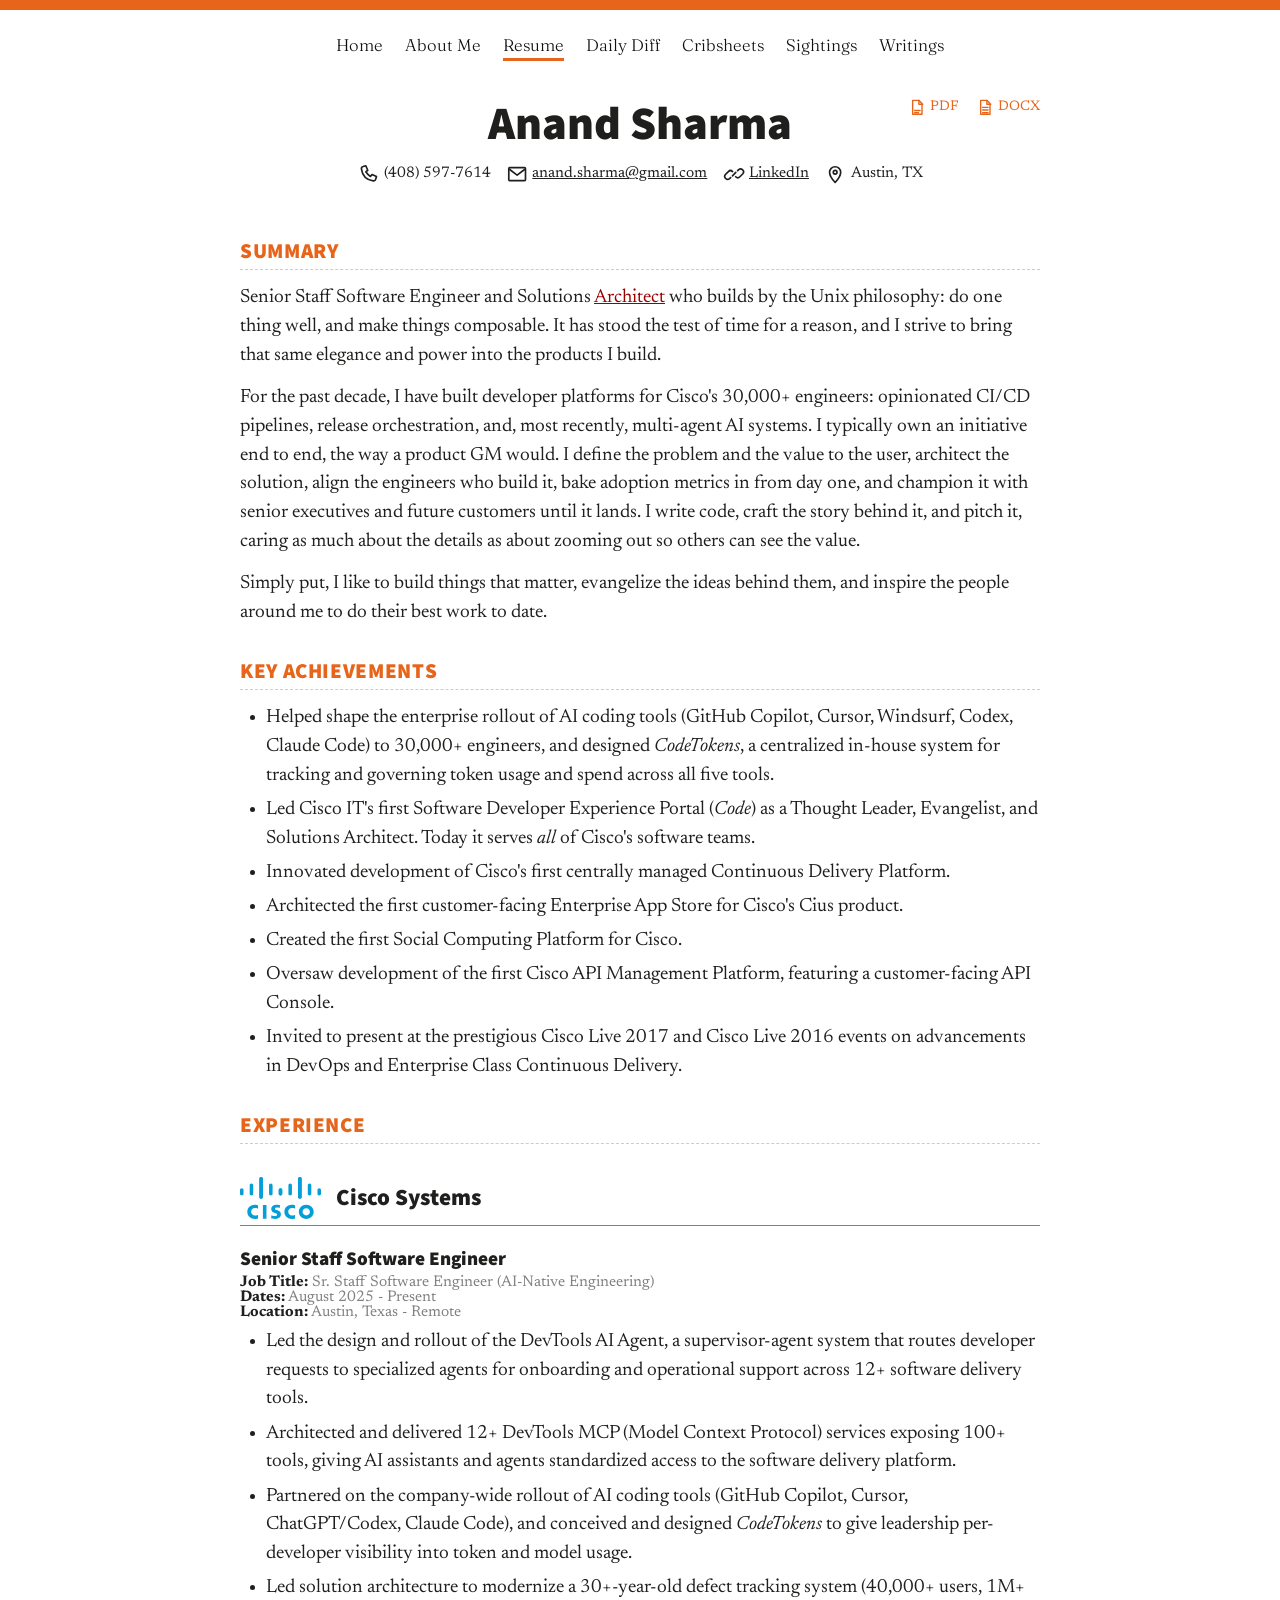
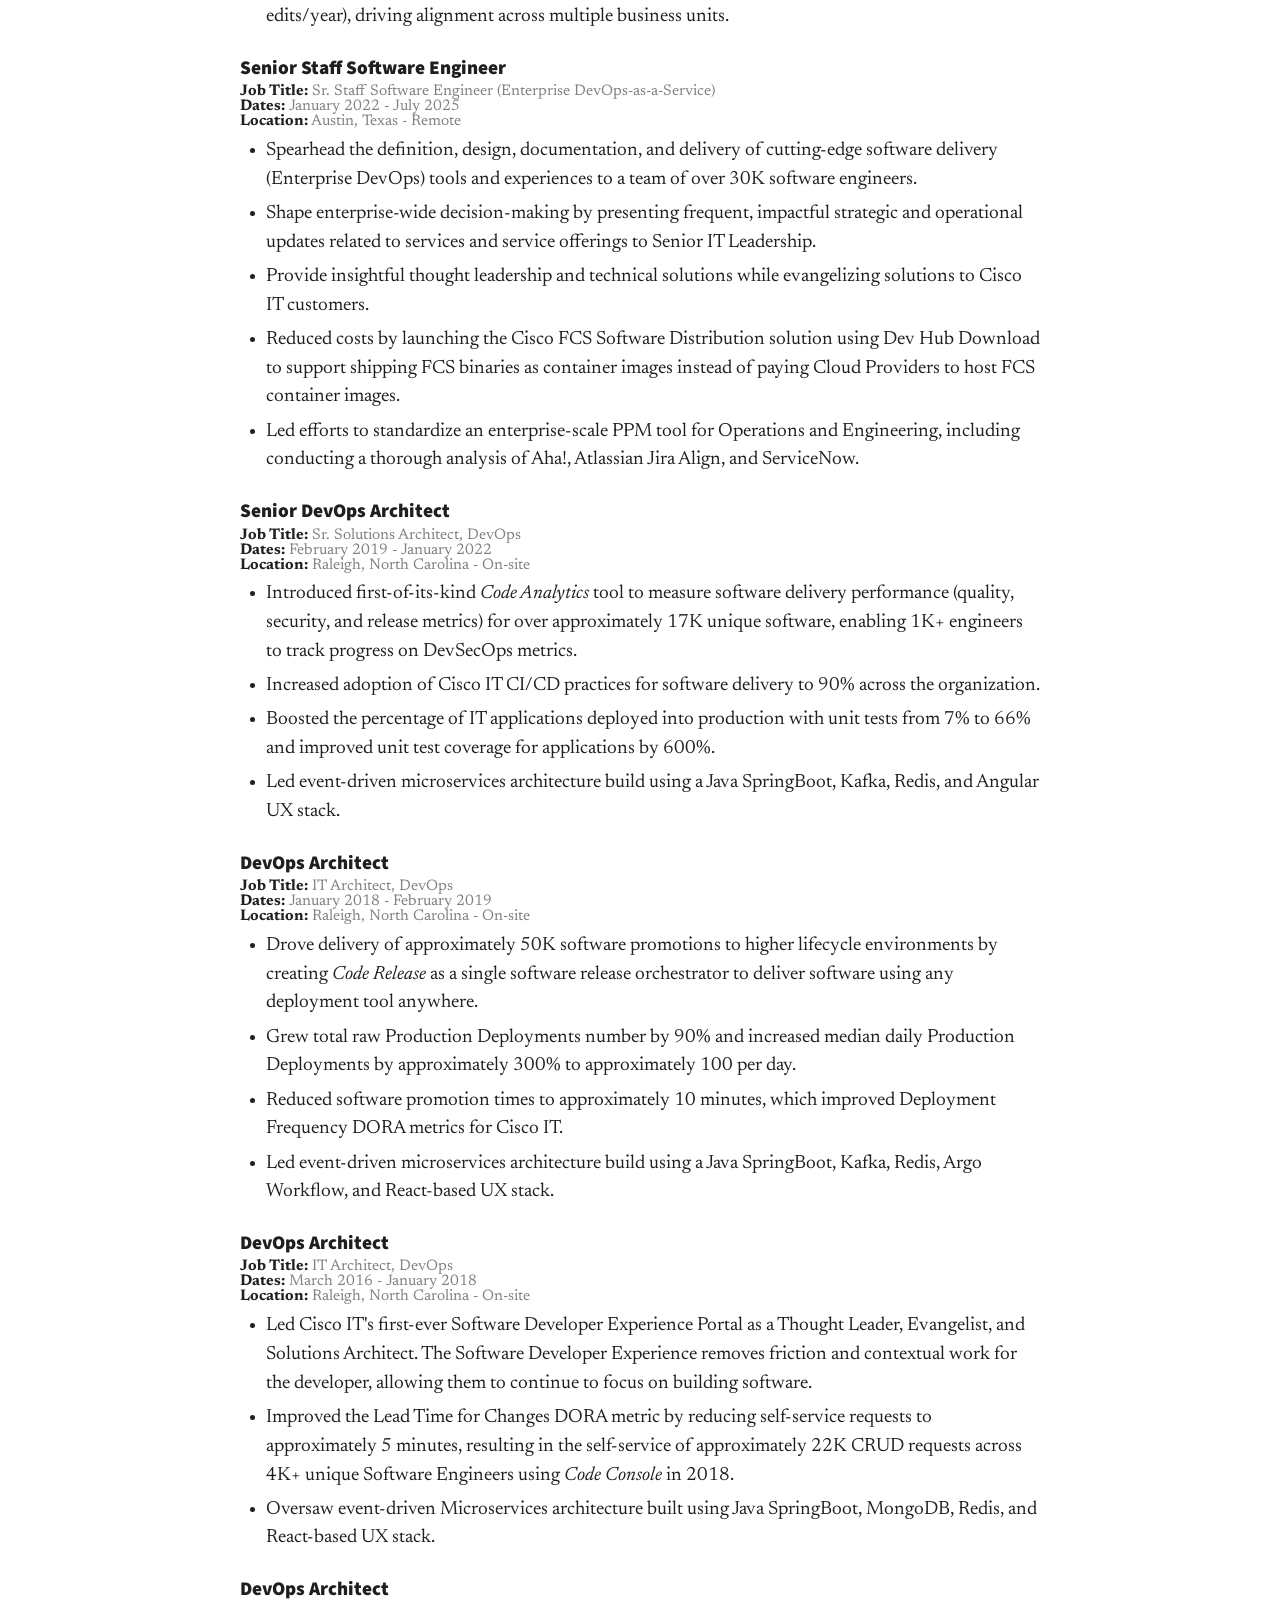
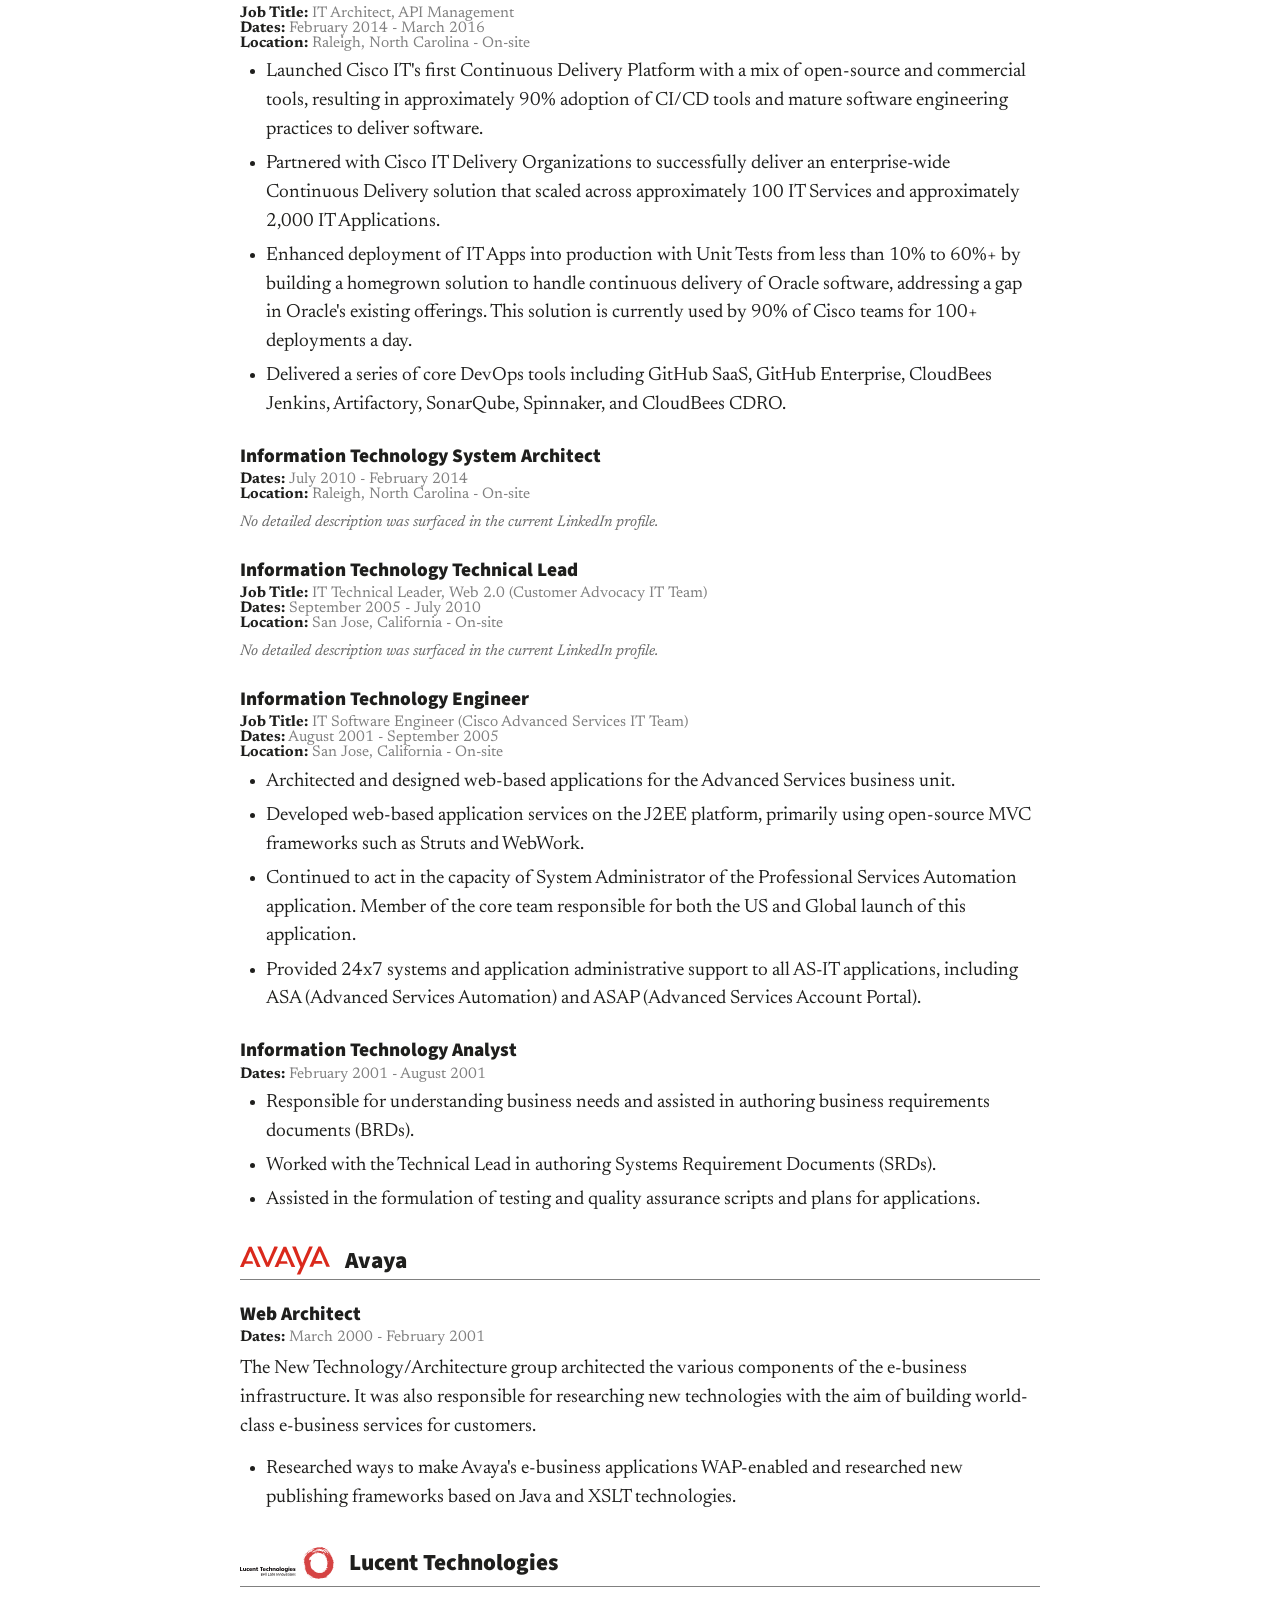
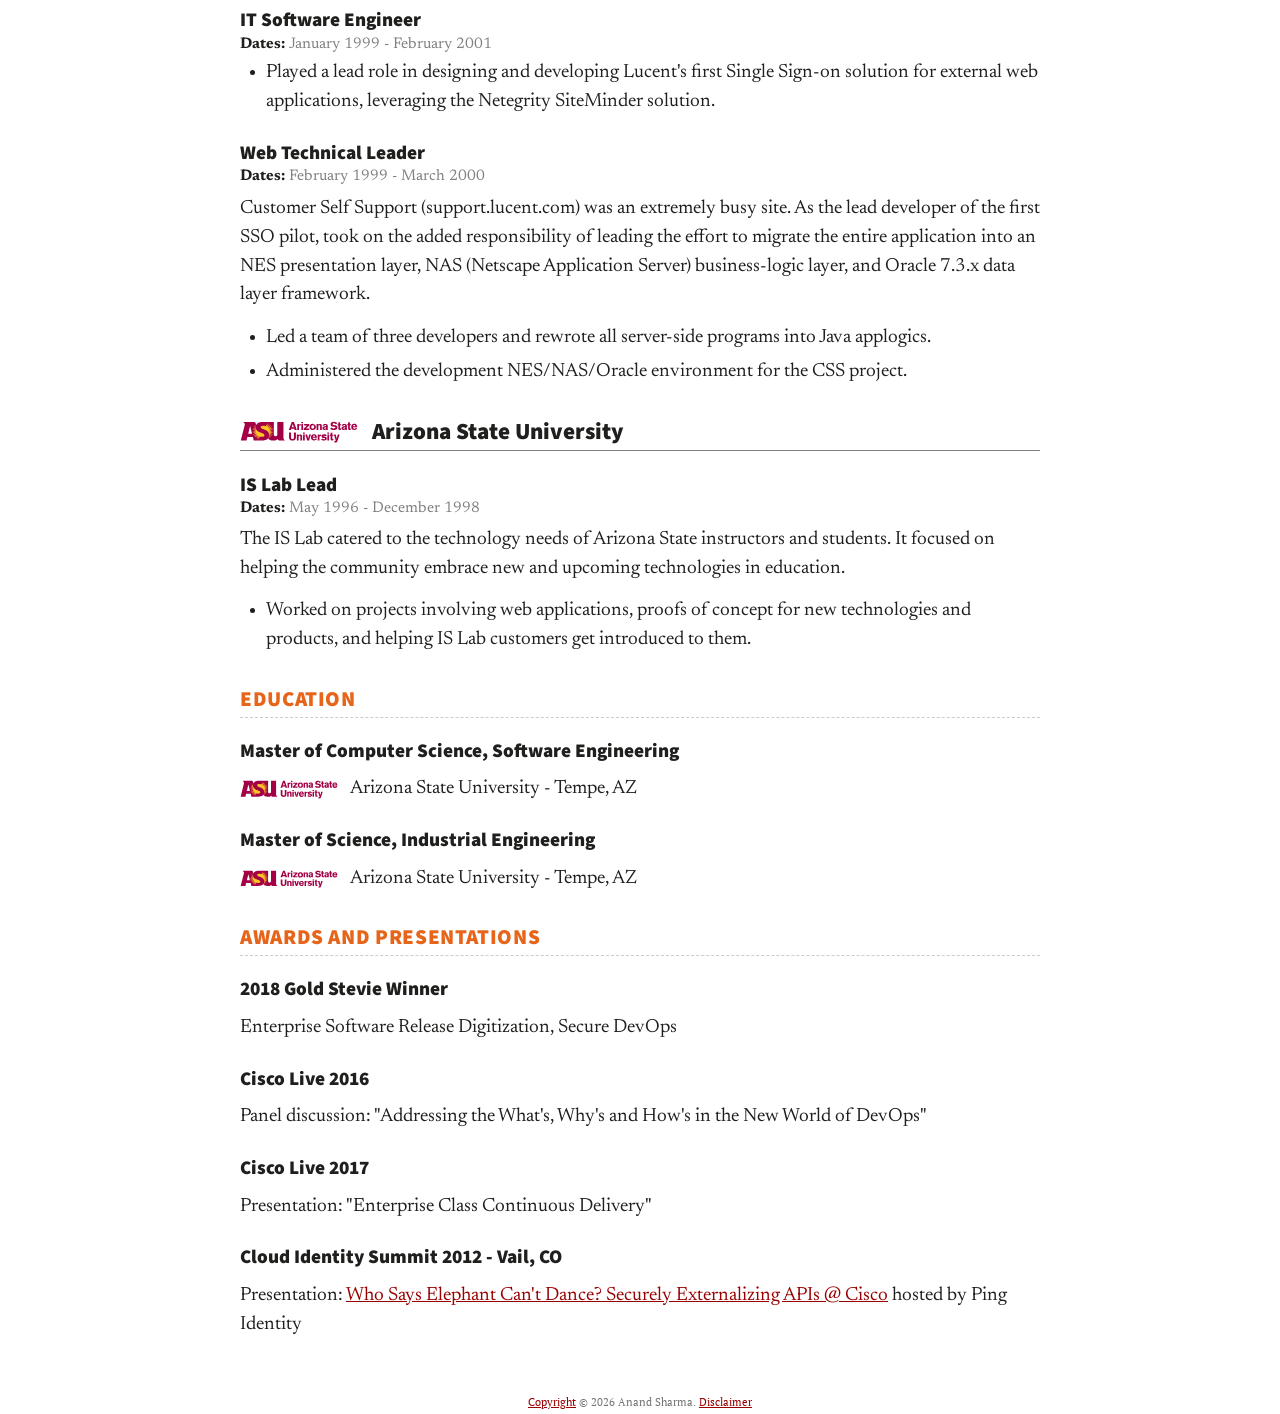
==== index.html @ 770afbb3 "Add Sightings to the site nav Sightings (sightings.indrayam.com) joins the shared nav after Cribshee" ====
<!DOCTYPE html>
<html lang="en">

<head>
    <meta charset="utf-8">
    <meta name="viewport" content="width=device-width, initial-scale=1">
    <title>Anand Sharma's Resume</title>
    <meta name="description"
        content="Anand Sharma's resume: software architect, developer platform builder, and DevOps leader.">
        <link rel="canonical" href="https://resume.indrayam.com/">
        <meta property="og:type" content="website">
        <meta property="og:title" content="Anand Sharma&#x27;s Resume">
        <meta property="og:description" content="Anand Sharma&#x27;s resume: software architect, developer platform builder, and DevOps leader.">
        <meta property="og:url" content="https://resume.indrayam.com/">
        <meta property="og:site_name" content="Anand Sharma&#x27;s Resume">
        <meta property="og:image" content="https://resume.indrayam.com/images/og-resume.png">
        <meta property="og:image:alt" content="Anand Sharma&#x27;s Resume">
        <meta name="twitter:card" content="summary_large_image">
        <meta name="twitter:title" content="Anand Sharma&#x27;s Resume">
        <meta name="twitter:description" content="Anand Sharma&#x27;s resume: software architect, developer platform builder, and DevOps leader.">
        <meta name="twitter:image" content="https://resume.indrayam.com/images/og-resume.png">
    <meta name="content-source" content="./references/resume.md">
    <link rel="icon" href="/favicon.ico" sizes="any">
    <link rel="apple-touch-icon" href="/apple-touch-icon.png">
    <link rel="preconnect" href="https://fonts.googleapis.com">
    <link rel="preconnect" href="https://fonts.gstatic.com" crossorigin>
    <link rel="stylesheet" href="https://fonts.googleapis.com/css2?family=Fraunces:opsz,wght@9..144,300&amp;family=Lora:wght@400;700;900&amp;family=Newsreader:opsz,wght@6..72,400;6..72,700;6..72,900&amp;family=PT+Serif:wght@400;700&amp;family=Source+Sans+Pro:wght@400;700;900&amp;display=swap">
    <link rel="stylesheet" href="./style.css">
</head>

<body class="resume-site">
    <header class="site-header">
      <nav class="site-nav" aria-label="Site navigation">
        <ul>
          <li><a href="https://indrayam.com/">Home</a></li>
          <li><a href="https://blog.indrayam.com/aboutme.html">About Me</a></li>
          <li><a href="https://resume.indrayam.com/" aria-current="page">Resume</a></li>
          <li><a href="https://dailydiff.indrayam.com/">Daily Diff</a></li>
          <li><a href="https://cribsheets.indrayam.com/">Cribsheets</a></li>
          <li><a href="https://sightings.indrayam.com/">Sightings</a></li>
          <li><a href="https://blog.indrayam.com/">Writings</a></li>
        </ul>
      </nav>
    </header>

    <main class="post resume-page">
        <!-- Resume content is maintained in references/resume.md. -->
        <header class="resume-identity">
            <div class="resume-actions">
                <a class="resume-download" href="./output/pdf/anand-sharma-resume.pdf" target="_blank"
                    rel="noopener" aria-label="Open resume as PDF">
                    <svg class="resume-download-icon" xmlns="http://www.w3.org/2000/svg" viewBox="0 0 24 24" fill="none"
                        stroke="currentColor" stroke-width="1.8" stroke-linecap="round" stroke-linejoin="round"
                        aria-hidden="true">
                        <path d="M6 3h8l4 4v14H6z"></path>
                        <path d="M14 3v5h5"></path>
                        <path d="M8.5 16h7"></path>
                        <path d="M8.5 19h5"></path>
                    </svg>
                    <span>PDF</span>
                </a>
                <a class="resume-download" href="./output/docx/anand-sharma-resume.docx" download
                    aria-label="Download resume as a Word document (DOCX)">
                    <svg class="resume-download-icon" xmlns="http://www.w3.org/2000/svg" viewBox="0 0 24 24" fill="none"
                        stroke="currentColor" stroke-width="1.8" stroke-linecap="round" stroke-linejoin="round"
                        aria-hidden="true">
                        <path d="M6 3h8l4 4v14H6z"></path>
                        <path d="M14 3v5h5"></path>
                        <path d="M8.5 12h7"></path>
                        <path d="M8.5 15.5h7"></path>
                        <path d="M8.5 19h7"></path>
                    </svg>
                    <span>DOCX</span>
                </a>
            </div>
            <h1>Anand Sharma</h1>
            <div class="resume-contact" aria-label="Contact information">
                <span class="resume-contact-item">
                    <svg class="resume-contact-icon" viewBox="0 0 24 24" aria-hidden="true">
                        <path
                            d="M6.6 3.8 9.5 3l2.1 4.8-2.1 1.7a16.6 16.6 0 0 0 5 5l1.7-2.1 4.8 2.1-.8 2.9c-.3 1.2-1.5 2-2.7 1.8C10.4 18.2 5.8 13.6 4.8 6.5 4.6 5.3 5.4 4.1 6.6 3.8Z">
                        </path>
                    </svg>
                    <span>(408) 597-7614</span>
                </span>
                <a href="mailto:anand.sharma@gmail.com">
                    <svg class="resume-contact-icon" viewBox="0 0 24 24" aria-hidden="true">
                        <rect x="3" y="5" width="18" height="14" rx="1"></rect>
                        <path d="m4 7 8 6 8-6"></path>
                    </svg>
                    <span>anand.sharma@gmail.com</span>
                </a>
                <a href="https://www.linkedin.com/in/indrayam/">
                    <svg class="resume-contact-icon" viewBox="0 0 24 24" aria-hidden="true">
                        <path d="M10.2 13.8 13.8 10.2"></path>
                        <path d="m8.2 15.8-1.1 1.1a3.2 3.2 0 0 1-4.5-4.5l3.2-3.2a3.2 3.2 0 0 1 4.5 0"></path>
                        <path d="m15.8 8.2 1.1-1.1a3.2 3.2 0 0 1 4.5 4.5l-3.2 3.2a3.2 3.2 0 0 1-4.5 0"></path>
                    </svg>
                    <span>LinkedIn</span>
                </a>
                <span class="resume-contact-item">
                    <svg class="resume-contact-icon" viewBox="0 0 24 24" aria-hidden="true">
                        <path d="M12 21s6-6.3 6-11a6 6 0 1 0-12 0c0 4.7 6 11 6 11Z"></path>
                        <circle cx="12" cy="10" r="2"></circle>
                    </svg>
                    <span>Austin, TX</span>
                </span>
            </div>
        </header>

        <h2>Summary</h2>

        <p>Senior Staff Software Engineer and Solutions <a href="/architect.html">Architect</a> who builds by the Unix
            philosophy: do one thing well, and make things composable. It has stood the test of time for a reason, and
            I strive to bring that same elegance and power into the products I build.</p>
        <p>For the past decade, I have built developer platforms for Cisco's 30,000+ engineers: opinionated CI/CD
            pipelines, release orchestration, and, most recently, multi-agent AI systems. I typically own an initiative
            end to end, the way a product GM would. I define the problem and the value to the user, architect the
            solution, align the engineers who build it, bake adoption metrics in from day one, and champion it with
            senior executives and future customers until it lands. I write code, craft the story behind it, and pitch
            it, caring as much about the details as about zooming out so others can see the value.</p>
        <p>Simply put, I like to build things that matter, evangelize the ideas behind them, and inspire the people
            around me to do their best work to date.</p>

        <h2>Key Achievements</h2>
        <ul>
            <li>Helped shape the enterprise rollout of AI coding tools (GitHub Copilot, Cursor, Windsurf, Codex, Claude
                Code) to 30,000+ engineers, and designed <em>CodeTokens</em>, a centralized in-house system for tracking and
                governing token usage and spend across all five tools.</li>
            <li>Led Cisco IT's first Software Developer Experience Portal (<em>Code</em>) as a Thought Leader,
                Evangelist, and Solutions Architect. Today it serves <em>all</em> of Cisco's software teams.</li>
            <li>Innovated development of Cisco's first centrally managed Continuous Delivery Platform.</li>
            <li>Architected the first customer-facing Enterprise App Store for Cisco's Cius product.</li>
            <li>Created the first Social Computing Platform for Cisco.</li>
            <li>Oversaw development of the first Cisco API Management Platform, featuring a customer-facing API Console.
            </li>
            <li>Invited to present at the prestigious Cisco Live 2017 and Cisco Live 2016 events on advancements in
                DevOps and Enterprise Class Continuous Delivery.</li>
        </ul>

        <h2>Experience</h2>

        <h3 class="resume-employer">
            <span class="resume-brand-logo resume-brand-cisco" aria-hidden="true"><img src="./images/cisco.svg"
                    alt="" loading="lazy" decoding="async"></span>
            <span>Cisco Systems</span>
        </h3>

        <section class="resume-role">
            <h4>Senior Staff Software Engineer</h4>
            <p class="resume-meta"><strong>Job Title:</strong> Sr. Staff Software Engineer (AI-Native
                Engineering)<br><strong>Dates:</strong> August 2025 - Present<br><strong>Location:</strong>
                Austin, Texas - Remote</p>
            <ul>
                <li>Led the design and rollout of the DevTools AI Agent, a supervisor-agent system that routes developer
                    requests to specialized agents for onboarding and operational support across 12+ software delivery
                    tools.</li>
                <li>Architected and delivered 12+ DevTools MCP (Model Context Protocol) services exposing 100+ tools,
                    giving AI assistants and agents standardized access to the software delivery platform.</li>
                <li>Partnered on the company-wide rollout of AI coding tools (GitHub Copilot, Cursor, ChatGPT/Codex,
                    Claude Code), and conceived and designed <em>CodeTokens</em> to give leadership per-developer visibility into
                    token and model usage.</li>
                <li>Led solution architecture to modernize a 30+-year-old defect tracking system (40,000+ users, 1M+
                    edits/year), driving alignment across multiple business units.</li>
            </ul>
        </section>

        <section class="resume-role">
            <h4>Senior Staff Software Engineer</h4>
            <p class="resume-meta"><strong>Job Title:</strong> Sr. Staff Software Engineer (Enterprise
                DevOps-as-a-Service)<br><strong>Dates:</strong> January 2022 - July 2025<br><strong>Location:</strong>
                Austin, Texas - Remote</p>
            <ul>
                <li>Spearhead the definition, design, documentation, and delivery of cutting-edge software delivery
                    (Enterprise DevOps) tools and experiences to a team of over 30K software engineers.</li>
                <li>Shape enterprise-wide decision-making by presenting frequent, impactful strategic and operational
                    updates related to services and service offerings to Senior IT Leadership.</li>
                <li>Provide insightful thought leadership and technical solutions while evangelizing solutions to Cisco
                    IT customers.</li>
                <li>Reduced costs by launching the Cisco FCS Software Distribution solution using Dev Hub Download to
                    support shipping FCS binaries as container images instead of paying Cloud Providers to host FCS
                    container images.</li>
                <li>Led efforts to standardize an enterprise-scale PPM tool for Operations and Engineering, including
                    conducting a thorough analysis of Aha!, Atlassian Jira Align, and ServiceNow.</li>
            </ul>
        </section>

        <section class="resume-role">
            <h4>Senior DevOps Architect</h4>
            <p class="resume-meta"><strong>Job Title:</strong> Sr. Solutions Architect,
                DevOps<br><strong>Dates:</strong> February 2019 - January 2022<br><strong>Location:</strong> Raleigh,
                North Carolina - On-site</p>
            <ul>
                <li>Introduced first-of-its-kind <em>Code Analytics</em> tool to measure software delivery performance (quality,
                    security, and release metrics) for over approximately 17K unique software, enabling 1K+ engineers to
                    track progress on DevSecOps metrics.</li>
                <li>Increased adoption of Cisco IT CI/CD practices for software delivery to 90% across the organization.
                </li>
                <li>Boosted the percentage of IT applications deployed into production with unit tests from 7% to 66%
                    and improved unit test coverage for applications by 600%.</li>
                <li>Led event-driven microservices architecture build using a Java SpringBoot, Kafka, Redis, and Angular
                    UX stack.</li>
            </ul>
        </section>

        <section class="resume-role">
            <h4>DevOps Architect</h4>
            <p class="resume-meta"><strong>Job Title:</strong> IT Architect, DevOps<br><strong>Dates:</strong> January
                2018 - February 2019<br><strong>Location:</strong> Raleigh, North Carolina - On-site</p>
            <ul>
                <li>Drove delivery of approximately 50K software promotions to higher lifecycle environments by creating
                    <em>Code Release</em> as a single software release orchestrator to deliver software using any deployment tool
                    anywhere.</li>
                <li>Grew total raw Production Deployments number by 90% and increased median daily Production
                    Deployments by approximately 300% to approximately 100 per day.</li>
                <li>Reduced software promotion times to approximately 10 minutes, which improved Deployment Frequency
                    DORA metrics for Cisco IT.</li>
                <li>Led event-driven microservices architecture build using a Java SpringBoot, Kafka, Redis, Argo
                    Workflow, and React-based UX stack.</li>
            </ul>
        </section>

        <section class="resume-role">
            <h4>DevOps Architect</h4>
            <p class="resume-meta"><strong>Job Title:</strong> IT Architect, DevOps<br><strong>Dates:</strong> March
                2016 - January 2018<br><strong>Location:</strong> Raleigh, North Carolina - On-site</p>
            <ul>
                <li>Led Cisco IT's first-ever Software Developer Experience Portal as a Thought Leader, Evangelist, and
                    Solutions Architect. The Software Developer Experience removes friction and contextual work for the
                    developer, allowing them to continue to focus on building software.</li>
                <li>Improved the Lead Time for Changes DORA metric by reducing self-service requests to approximately 5
                    minutes, resulting in the self-service of approximately 22K CRUD requests across 4K+ unique Software
                    Engineers using <em>Code Console</em> in 2018.</li>
                <li>Oversaw event-driven Microservices architecture built using Java SpringBoot, MongoDB, Redis, and
                    React-based UX stack.</li>
            </ul>
        </section>

        <section class="resume-role">
            <h4>DevOps Architect</h4>
            <p class="resume-meta"><strong>Job Title:</strong> IT Architect, API Management<br><strong>Dates:</strong>
                February 2014 - March 2016<br><strong>Location:</strong> Raleigh, North Carolina - On-site</p>
            <ul>
                <li>Launched Cisco IT's first Continuous Delivery Platform with a mix of open-source and commercial
                    tools, resulting in approximately 90% adoption of CI/CD tools and mature software engineering
                    practices to deliver software.</li>
                <li>Partnered with Cisco IT Delivery Organizations to successfully deliver an enterprise-wide Continuous
                    Delivery solution that scaled across approximately 100 IT Services and approximately 2,000 IT
                    Applications.</li>
                <li>Enhanced deployment of IT Apps into production with Unit Tests from less than 10% to 60%+ by
                    building a homegrown solution to handle continuous delivery of Oracle software, addressing a gap in
                    Oracle's existing offerings. This solution is currently used by 90% of Cisco teams for 100+
                    deployments a day.</li>
                <li>Delivered a series of core DevOps tools including GitHub SaaS, GitHub Enterprise, CloudBees Jenkins,
                    Artifactory, SonarQube, Spinnaker, and CloudBees CDRO.</li>
            </ul>
        </section>

        <section class="resume-role">
            <h4>Information Technology System Architect</h4>
            <p class="resume-meta"><strong>Dates:</strong> July 2010 - February 2014<br><strong>Location:</strong>
                Raleigh, North Carolina - On-site</p>
            <p class="resume-note">No detailed description was surfaced in the current LinkedIn profile.</p>
        </section>

        <section class="resume-role">
            <h4>Information Technology Technical Lead</h4>
            <p class="resume-meta"><strong>Job Title:</strong> IT Technical Leader, Web 2.0 (Customer Advocacy IT
                Team)<br><strong>Dates:</strong> September 2005 - July 2010<br><strong>Location:</strong> San Jose,
                California - On-site</p>
            <p class="resume-note">No detailed description was surfaced in the current LinkedIn profile.</p>
        </section>

        <section class="resume-role">
            <h4>Information Technology Engineer</h4>
            <p class="resume-meta"><strong>Job Title:</strong> IT Software Engineer (Cisco Advanced Services IT
                Team)<br><strong>Dates:</strong> August 2001 - September 2005<br><strong>Location:</strong> San Jose,
                California - On-site</p>
            <ul>
                <li>Architected and designed web-based applications for the Advanced Services business unit.</li>
                <li>Developed web-based application services on the J2EE platform, primarily using open-source MVC
                    frameworks such as Struts and WebWork.</li>
                <li>Continued to act in the capacity of System Administrator of the Professional Services Automation
                    application. Member of the core team responsible for both the US and Global launch of this
                    application.</li>
                <li>Provided 24x7 systems and application administrative support to all AS-IT applications, including
                    ASA (Advanced Services Automation) and ASAP (Advanced Services Account Portal).</li>
            </ul>
        </section>

        <section class="resume-role">
            <h4>Information Technology Analyst</h4>
            <p class="resume-meta"><strong>Dates:</strong> February 2001 - August 2001</p>
            <ul>
                <li>Responsible for understanding business needs and assisted in authoring business requirements
                    documents (BRDs).</li>
                <li>Worked with the Technical Lead in authoring Systems Requirement Documents (SRDs).</li>
                <li>Assisted in the formulation of testing and quality assurance scripts and plans for applications.
                </li>
            </ul>
        </section>

        <h3 class="resume-employer">
            <span class="resume-brand-logo resume-brand-avaya" aria-hidden="true"><img src="./images/avaya.svg"
                    alt="" loading="lazy" decoding="async"></span>
            <span>Avaya</span>
        </h3>
        <section class="resume-role">
            <h4>Web Architect</h4>
            <p class="resume-meta"><strong>Dates:</strong> March 2000 - February 2001</p>
            <p>The New Technology/Architecture group architected the various components of the e-business
                infrastructure. It was also responsible for researching new technologies with the aim of building
                world-class e-business services for customers.</p>
            <ul>
                <li>Researched ways to make Avaya's e-business applications WAP-enabled and researched new publishing
                    frameworks based on Java and XSLT technologies.</li>
            </ul>
        </section>

        <h3 class="resume-employer">
            <span class="resume-brand-logo resume-brand-lucent" aria-hidden="true"><img src="./images/lucent.svg"
                    alt="" loading="lazy" decoding="async"></span>
            <span>Lucent Technologies</span>
        </h3>
        <section class="resume-role">
            <h4>IT Software Engineer</h4>
            <p class="resume-meta"><strong>Dates:</strong> January 1999 - February 2001</p>
            <ul>
                <li>Played a lead role in designing and developing Lucent's first Single Sign-on solution for external
                    web applications, leveraging the Netegrity SiteMinder solution.</li>
            </ul>
        </section>

        <section class="resume-role">
            <h4>Web Technical Leader</h4>
            <p class="resume-meta"><strong>Dates:</strong> February 1999 - March 2000</p>
            <p>Customer Self Support (support.lucent.com) was an extremely busy site. As the lead developer of the first
                SSO pilot, took on the added responsibility of leading the effort to migrate the entire application into
                an NES presentation layer, NAS (Netscape Application Server) business-logic layer, and Oracle 7.3.x data
                layer framework.</p>
            <ul>
                <li>Led a team of three developers and rewrote all server-side programs into Java applogics.</li>
                <li>Administered the development NES/NAS/Oracle environment for the CSS project.</li>
            </ul>
        </section>

        <h3 class="resume-employer">
            <span class="resume-brand-logo resume-brand-asu" aria-hidden="true"><img src="./images/asu.svg"
                    alt="" loading="lazy" decoding="async"></span>
            <span>Arizona State University</span>
        </h3>
        <section class="resume-role">
            <h4>IS Lab Lead</h4>
            <p class="resume-meta"><strong>Dates:</strong> May 1996 - December 1998</p>
            <p>The IS Lab catered to the technology needs of Arizona State instructors and students. It focused on
                helping the community embrace new and upcoming technologies in education.</p>
            <ul>
                <li>Worked on projects involving web applications, proofs of concept for new technologies and products,
                    and helping IS Lab customers get introduced to them.</li>
            </ul>
        </section>

        <h2>Education</h2>
        <section class="resume-role">
            <h3 class="resume-item">Master of Computer Science, Software Engineering</h3>
            <div class="resume-institution">
                <span class="resume-brand-logo resume-brand-asu" aria-hidden="true"><img src="./images/asu.svg"
                        alt="" loading="lazy" decoding="async"></span>
                <span>Arizona State University - Tempe, AZ</span>
            </div>
        </section>
        <section class="resume-role">
            <h3 class="resume-item">Master of Science, Industrial Engineering</h3>
            <div class="resume-institution">
                <span class="resume-brand-logo resume-brand-asu" aria-hidden="true"><img src="./images/asu.svg"
                        alt="" loading="lazy" decoding="async"></span>
                <span>Arizona State University - Tempe, AZ</span>
            </div>
        </section>

        <h2>Awards and Presentations</h2>
        <section class="resume-role">
            <h3 class="resume-item">2018 Gold Stevie Winner</h3>
            <p>Enterprise Software Release Digitization, Secure DevOps</p>
        </section>

        <section class="resume-role">
            <h3 class="resume-item">Cisco Live 2016</h3>
            <p>Panel discussion: "Addressing the What's, Why's and How's in the New World of DevOps"</p>
        </section>
        <section class="resume-role">
            <h3 class="resume-item">Cisco Live 2017</h3>
            <p>Presentation: "Enterprise Class Continuous Delivery"</p>
        </section>
        <section class="resume-role">
            <h3 class="resume-item">Cloud Identity Summit 2012 - Vail, CO</h3>
            <p>Presentation: <a
                    href="https://www.slideshare.net/slideshow/who-says-elephant-cant-dance/13698356?utm_source=clipboard_share_button&amp;utm_campaign=slideshare_make_sharing_viral_v2&amp;utm_variation=variant&amp;utm_medium=share">Who
                    Says Elephant Can't Dance? Securely Externalizing APIs @ Cisco</a> hosted by Ping Identity</p>
        </section>
    </main>

    <footer class="copyright">
        <a href="https://creativecommons.org/licenses/by-nd-nc/1.0/">Copyright</a> &copy; 2026 Anand Sharma. <a
            href="https://blog.indrayam.com/disclaimer.html">Disclaimer</a>
    </footer>
</body>

</html>
---- style.css ----
/*  
Theme Name: Emma
Theme URI: http://indrayam.com/
Description: A simple theme with lots of orange.
Version: 1.0
Author: Anand Sharma
Author URI: http://indrayam.com/

*/

/* Shared visual vocabulary with the main site. */
:root {
	--color-text: #333333;
	--color-heading: #333333;
	--color-content: #1f1f1d;
	--color-muted: #808080;
	--color-faint: #999999;
	--color-link: #990000;
	--color-accent: #e7651a;
	--color-panel: #ffffff;
	--color-panel-alt: #fcf7f4;
	--color-border: #808080;
	--color-border-light: #cccccc;
	--color-quote-border: #ebd4c8;
	--color-archive-border: #cbd5d8;
	--color-archive-accent: #8fa6ad;
	--font-site-body: "PT Serif", Georgia, "Times New Roman", serif;
	--font-content: Newsreader, Georgia, "Times New Roman", serif;
	--font-heading: Lora, Georgia, "Times New Roman", serif;
	--font-ui: "Source Sans Pro", Arial, sans-serif;
}

/* Shared responsive baseline for every page in this project. */
html {
	max-width: 100%;
	overflow-x: hidden;
}

*,
*::before,
*::after {
	box-sizing: border-box;
}

img,
svg,
video,
canvas {
	max-width: 100%;
	height: auto;
}

iframe,
object,
embed {
	max-width: 100%;
}

.post iframe,
.post object,
.post embed {
	display: block;
	width: 100%;
}

table {
	max-width: 100%;
	overflow-x: auto;
}

.post table {
	display: block;
	width: 100%;
	overflow-x: auto;
}

pre,
code,
a {
	max-width: 100%;
	overflow-wrap: anywhere;
}

body {
	margin: 0 0 5px;
	max-width: 100%;
	overflow-x: hidden;
	color: var(--color-text);
	font-family: var(--font-site-body);
	font-size: 17px;
	background-image: url("./images/blue-dash.gif");
	border-top: 10px solid var(--color-accent);
}

h1 {
	font-family: var(--font-heading);
	font-size: 2em;
	font-weight: 900;
	line-height: normal;
	margin-top: 0pt;
	margin-bottom: 0pt;
	padding-top: 1pt;
}

h2 {
	font-family: var(--font-heading);
	font-size: 1.5em;
	font-weight: 700;
	line-height: normal;
	margin-top: 0pt;
	margin-bottom: 5pt;
	padding-top: 0pt;
	border-style: none none dashed none;
	border-color: var(--color-border-light);
	border-width: 0 0 1px 0;
}

h2 a {
	color: var(--color-heading);
	text-decoration: none;
}

h3 {
	font-size: 1.17em;
	font-weight: normal;
	line-height: normal;
	color: var(--color-muted);
	margin-top: 0pt;
	padding-top: 0pt;
}

h4 {
	font-size: 1em;
	font-weight: bold;
	line-height: normal;
	color: var(--color-muted);
	margin-top: 0pt;
	margin-bottom: 0pt;
	padding-top: 0pt;
}

a {
	color: var(--color-link);
	text-decoration: underline;
}

blockquote {
	font: normal 17px/1.6 var(--font-heading);
	margin: 1.2em clamp(10px, 5vw, 45px) 1.4em;
	border: 1px solid var(--color-quote-border);
	border-left: 4px solid var(--color-accent);
	padding: 12px 16px 10px 16px;
	background-color: var(--color-panel-alt);
}

blockquote p {
	margin: 0;
}

blockquote cite {
	display: block;
	margin-top: 10px;
	font: italic 14px/1.5 var(--font-site-body);
	color: #666666;
	text-align: right;
}

blockquote cite a {
	color: var(--color-link);
}

.archival-note {
	font: italic 11pt Georgia, "Times New Roman", Times, serif;
	line-height: 1.55;
	text-align: left;
	margin: 1.2em clamp(10px, 5vw, 45px) 1.4em;
	border: 1px solid var(--color-archive-border);
	border-left: 4px solid var(--color-archive-accent);
	padding: 12px 16px 10px 16px;
	background-color: #f4f7f7;
	color: #59666a;
}

.archival-note p {
	margin: 0;
}

pre {
	font: normal 9pt courier, sans-serif;
	margin-left: 10px; 
	margin-right: 10px; 
	border: 1px solid var(--color-accent);
	border-left: 1px solid var(--color-accent);
	padding: 5px 5px 5px 10px;
	background-color: #FFFFCC;
	overflow: auto;
	max-width: 100%;
}

/* Reusable content components */

.post {
	margin-top: 24pt;
	margin-bottom: 10pt;
	background-color: var(--color-panel);
	border: 1px solid var(--color-border);
	padding:15px;
	width: calc(100% - 20px);
	max-width: 760px;
	margin-left: auto;
	margin-right: auto;
	min-width: 0;
	overflow-wrap: anywhere;
}

.copyright {
	font-family: var(--font-site-body);
	font-size: 0.6875rem;
	margin-top: 5px;
	text-align:center;
	color: #767676;
}

/* Narrower viewports: content nearly full width with 10px insets. */
@media screen and (max-width: 899px) {
	.post {
		width: auto !important;
		max-width: none !important;
		margin-left: 10px !important;
		margin-right: 10px !important;
	}

	.post {
		padding: 12px;
	}

	blockquote,
	.archival-note {
		margin-left: 0.5rem;
		margin-right: 0.5rem;
	}
}

/* Give large desktop screens a little more breathing room without changing
   the existing tablet and phone layouts. */
@media screen and (min-width: 1280px) and (hover: hover) and (pointer: fine) {
	.post {
		max-width: 840px;
	}
}

/* Resume page additions. The surrounding chrome intentionally remains the
   same as the blog: the resume is another post on the same site. */
.resume-page {
	padding: 20px;
	font-family: var(--font-content);
	font-size: 19.2px;
	line-height: 1.5;
	color: var(--color-content);
}

.resume-identity {
	position: relative;
	clear: both;
	margin: 0 0 1.25em;
	padding: 0.2em 0 1.2em;
	text-align: center;
}

.resume-actions {
	position: absolute;
	top: 0;
	right: 0;
	display: inline-flex;
	align-items: center;
	gap: 0.9em;
}

/* PDF and DOCX links */
.resume-download {
	display: inline-flex;
	align-items: center;
	gap: 0.25em;
	color: var(--color-accent);
	font-size: 0.72em;
	text-decoration: none;
}

.resume-download-icon {
	width: 1.35em;
	height: 1.35em;
}

.article-page {
	clear: both;
	padding: 20px;
	font-family: var(--font-content);
	font-size: 19.2px;
	line-height: 1.5;
	color: var(--color-content);
}

.error-page {
	font-family: var(--font-content);
	font-size: 19.2px;
	line-height: 1.5;
	color: var(--color-content);
}

.error-page .aboutme-hero {
	clear: both;
	margin: 0 auto 28px;
	text-align: center;
}

.error-page .aboutme-hero img {
	display: block;
	height: auto;
	width: 80%;
	max-width: 100%;
	margin: 0 auto;
}

.error-page .aboutme-image-caption {
	width: 80%;
	margin: 4px auto 0;
	color: #767676;
	font-size: 0.5625rem;
	line-height: 1.3;
	text-align: center;
}

.error-page .aboutme {
	margin: 0;
	padding: 0;
}

.error-page .error-code {
	box-sizing: border-box;
	max-width: 100%;
	margin: 1.4rem 0;
	padding: 1rem 1.15rem;
	overflow-x: auto;
	color: var(--color-content);
	background: var(--color-panel-alt);
	border: 1px solid var(--color-border-light);
	border-left: 4px solid var(--color-accent);
	border-radius: 6px;
	font: 0.9rem/1.55 ui-monospace, SFMono-Regular, Menlo, Monaco, Consolas, "Liberation Mono", "Courier New", monospace;
	white-space: pre;
}

.error-page .error-code code {
	font: inherit;
}

.architect-book {
	margin: 1.4em 0 2em;
	text-align: center;
}

.architect-book img {
	display: inline-block;
	max-width: min(100%, 300px);
	height: auto;
	border: 0;
}

.architect-mantra {
	font-style: italic;
}

.resume-identity h1 {
	font-family: var(--font-ui);
	font-size: clamp(1.875rem, 3.75vw, 2.9rem);
	font-weight: 900;
	letter-spacing: 0;
	line-height: 1.02;
	margin: 0;
	margin-bottom: 0.315em;
	padding: 0;
}

.resume-contact {
	display: flex;
	align-items: center;
	justify-content: center;
	flex-wrap: wrap;
	gap: 0.55em 1em;
	font-family: var(--font-content);
	font-size: 0.8em;
	line-height: normal;
}

.resume-contact a,
.resume-contact-item {
	display: inline-flex;
	align-items: center;
	gap: 4px;
	color: var(--color-content);
	white-space: nowrap;
}

.resume-contact a {
	text-decoration: underline;
}

.resume-contact a:hover {
	color: var(--color-link);
}

.resume-contact-icon {
	width: 1.45em;
	height: 1.45em;
	fill: none;
	stroke: currentColor;
	stroke-linecap: round;
	stroke-linejoin: round;
	stroke-width: 1.8;
	flex: 0 0 auto;
}

.resume-page h2 {
	font-family: var(--font-ui);
	font-weight: 900;
	color: var(--color-accent);
	font-size: 1.1em;
	letter-spacing: 0.03em;
	margin-top: 1.35em;
	margin-bottom: 0.65em;
	padding-bottom: 3px;
	border-bottom: 1px dashed var(--color-border-light);
	text-transform: uppercase;
}

.resume-page > h2:first-child {
	margin-top: 0;
}

.resume-page h3.resume-employer {
	font-family: var(--font-ui);
	font-weight: 900;
	color: var(--color-content);
	font-size: 1.2em;
	display: flex;
	align-items: center;
	flex-wrap: wrap;
	gap: 0.65em;
	margin-top: 1.25em;
	margin-bottom: 0.35em;
	padding-bottom: 2px;
	border-bottom: 1px solid var(--color-border);
}

.resume-brand-logo {
	display: inline-flex;
	align-items: center;
	justify-content: center;
	flex: 0 0 auto;
	line-height: 1;
}

.resume-page h3.resume-employer > span:last-child {
	min-width: 0;
}

.resume-brand-cisco {
	width: 3.5em;
	height: 2.15em;
}

.resume-brand-cisco img {
	display: block;
	width: 100%;
	height: 100%;
	object-fit: contain;
}

.resume-brand-avaya {
	width: 3.9em;
	height: 1.45em;
}

.resume-brand-lucent {
	width: 4.1em;
	height: 1.85em;
}

.resume-brand-asu {
	width: 5.1em;
	height: 1.25em;
}

.resume-brand-avaya img,
.resume-brand-lucent img,
.resume-brand-asu img {
	display: block;
	width: 100%;
	height: 100%;
	object-fit: contain;
}

.resume-institution {
	display: flex;
	align-items: center;
	gap: 0.65em;
	margin: 0.55em 0 0.7em;
}

.resume-page h4,
.resume-page h3.resume-item {
	font-family: var(--font-ui);
	font-weight: 900;
	color: var(--color-content);
	font-size: 1em;
	margin-top: 1em;
	margin-bottom: 0.12em;
}

.resume-page p {
	margin-top: 0.55em;
	margin-bottom: 0.7em;
}

.resume-page .resume-role {
	margin-bottom: 1.15em;
	page-break-inside: avoid;
}

.resume-page .resume-meta {
	color: var(--color-muted);
	font-size: 0.8em;
	line-height: normal;
	margin: 0 0 0.5em;
}

.resume-page .resume-meta strong {
	color: var(--color-content);
}

.resume-page ul {
	margin: 0.35em 0 0.7em 1.35em;
	padding: 0;
}

.resume-page li {
	list-style: disc;
	margin: 0.28em 0;
}

.resume-page .resume-list-tight li {
	margin: 0.12em 0;
}

.resume-page .resume-note {
	color: #666666;
	font-size: 0.8em;
	font-style: italic;
}

.resume-page .resume-skill-group {
	margin: 0.9em 0;
}

.resume-page .resume-skill-group strong {
	color: var(--color-accent);
	font-family: var(--font-ui);
	font-style: normal;
	font-weight: 700;
}

@media screen and (max-width: 600px) {
	body {
		font-size: 16px;
	}

	blockquote,
	.archival-note {
		margin-left: 0;
		margin-right: 0;
		padding: 10px 12px;
	}

	.resume-page {
		padding: 15px 10px;
	}

	.resume-actions {
		position: static;
		justify-content: flex-end;
		margin-bottom: 0.5em;
	}

	.resume-contact {
		font-size: 0.82em;
		gap: 0.55em 1em;
	}

	.resume-contact a,
	.resume-contact-item {
		min-width: 0;
		white-space: normal;
	}

	.resume-page h2 {
		font-size: 1em;
	}
}

@media print {
	.resume-page .resume-role {
		page-break-inside: avoid;
	}
}

/* Home-style chrome, matching The Daily Diff: white page, no box, centered site links, masthead heading. */
body { background-image: none !important; background-color: #ffffff; }
.site-header { max-width: 760px; margin: 18px auto 14px; }
.site-nav ul { display: flex; flex-wrap: wrap; justify-content: center; gap: 4px 22px; margin: 0; padding: 0; list-style: none; }
.site-nav li { margin: 0; padding: 0; background: none; }
.site-nav a { display: inline-block; padding: 4px 0; color: #111111; font-family: Fraunces, Georgia, "Times New Roman", serif; font-size: 1.05rem; font-weight: 300; line-height: 1.6; text-decoration: underline; text-decoration-color: transparent; text-decoration-thickness: 3px; text-underline-offset: 7px; transition: text-decoration-color 0.15s ease; }
.site-nav a:hover, .site-nav a:focus-visible, .site-nav a[aria-current="page"] { text-decoration-color: #e7651a; }
.site-nav a:focus-visible { outline: 2px solid #e7651a; outline-offset: 4px; }
.post { border: none !important; margin-top: 0 !important; }
.page-masthead { text-align: center; padding-bottom: 0.45rem; }
.page-masthead-name { font-family: "Source Sans Pro", Arial, sans-serif; font-weight: 900; font-size: clamp(2.5rem, 5vw, 3.85rem); letter-spacing: 0; line-height: 1.02; color: #333333; margin: 0; padding: 0; border: 0; }
.page-masthead-tagline { font-family: Newsreader, Georgia, "Times New Roman", serif; font-size: 0.92rem; letter-spacing: 0.02em; line-height: 1.6; color: #555555; margin: 0.15rem 0 0; }
.page-masthead + * { margin-top: 1em; }
.page-masthead-rule { height: 0; border: none; border-top: 4px double #808080; margin: 1.1rem 0 0.32rem; }
@media screen and (max-width: 899px) { .site-header { max-width: none; margin-left: 10px; margin-right: 10px; } }
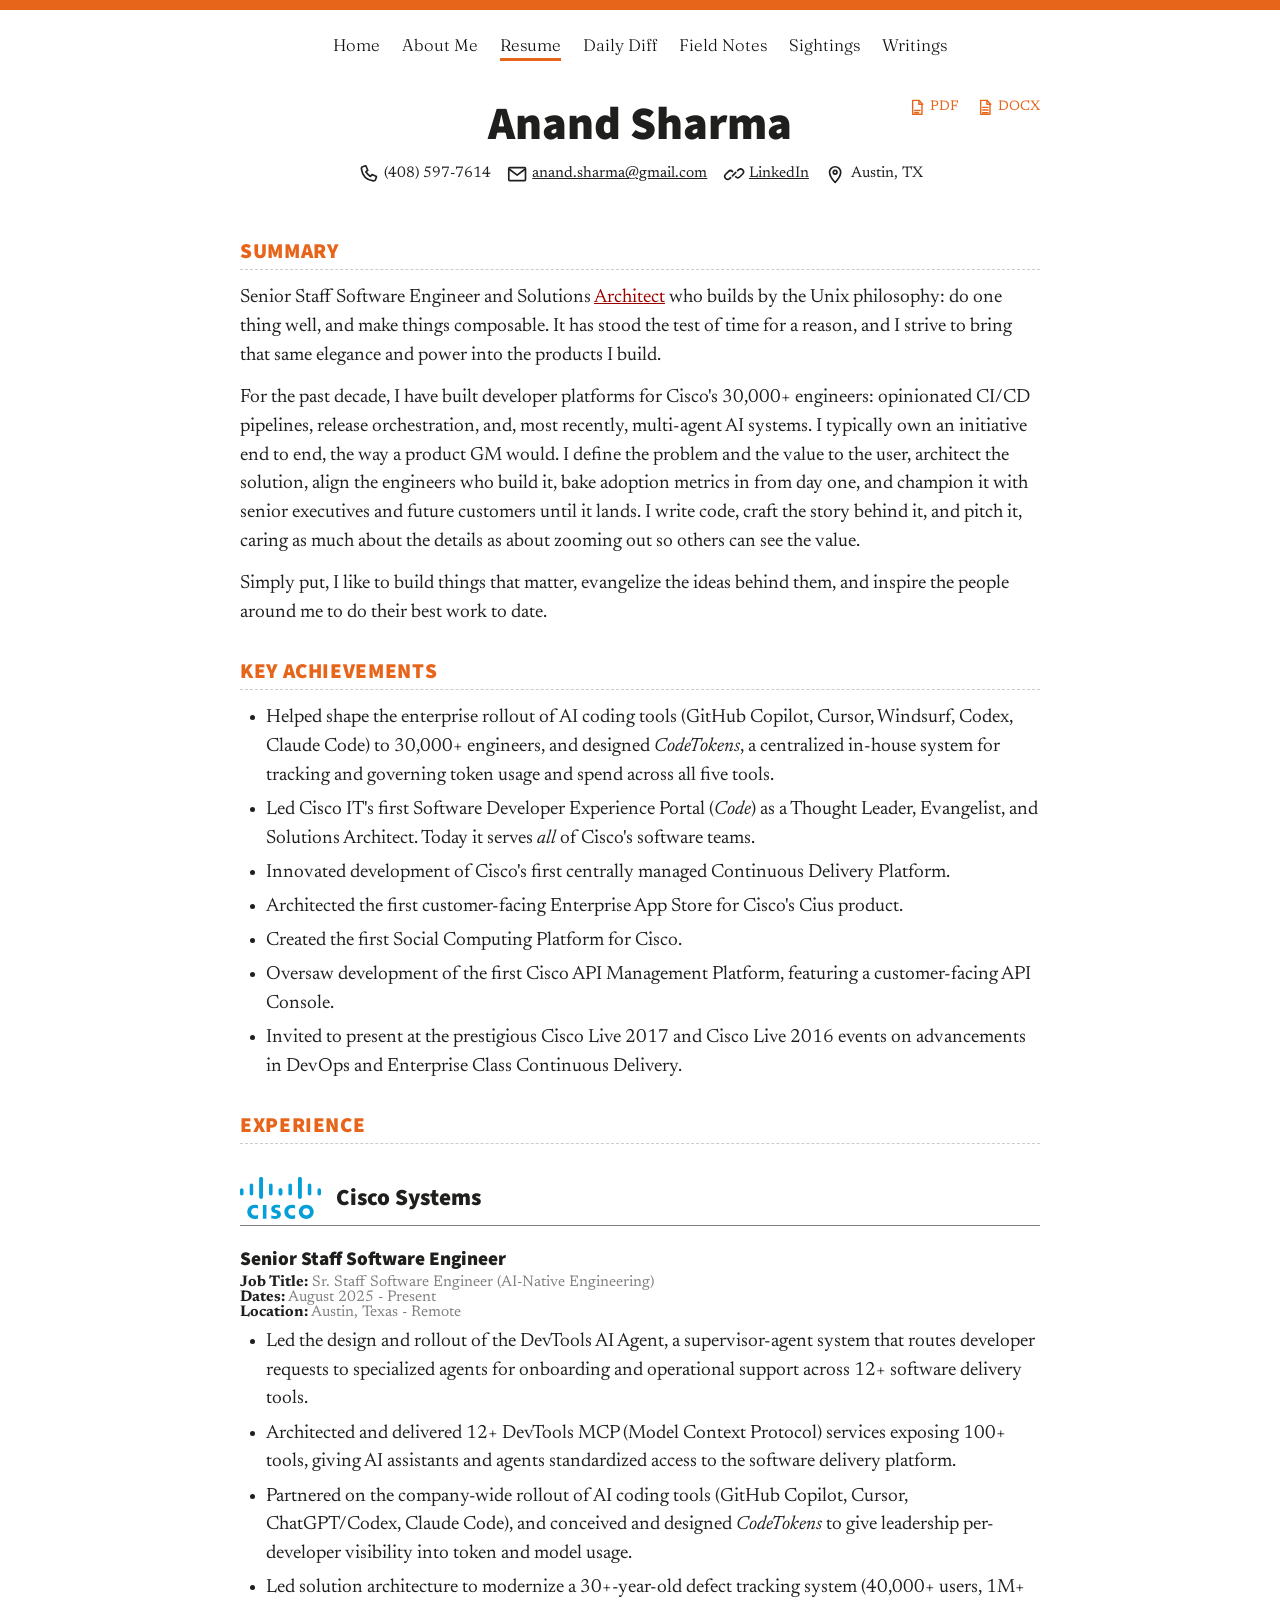
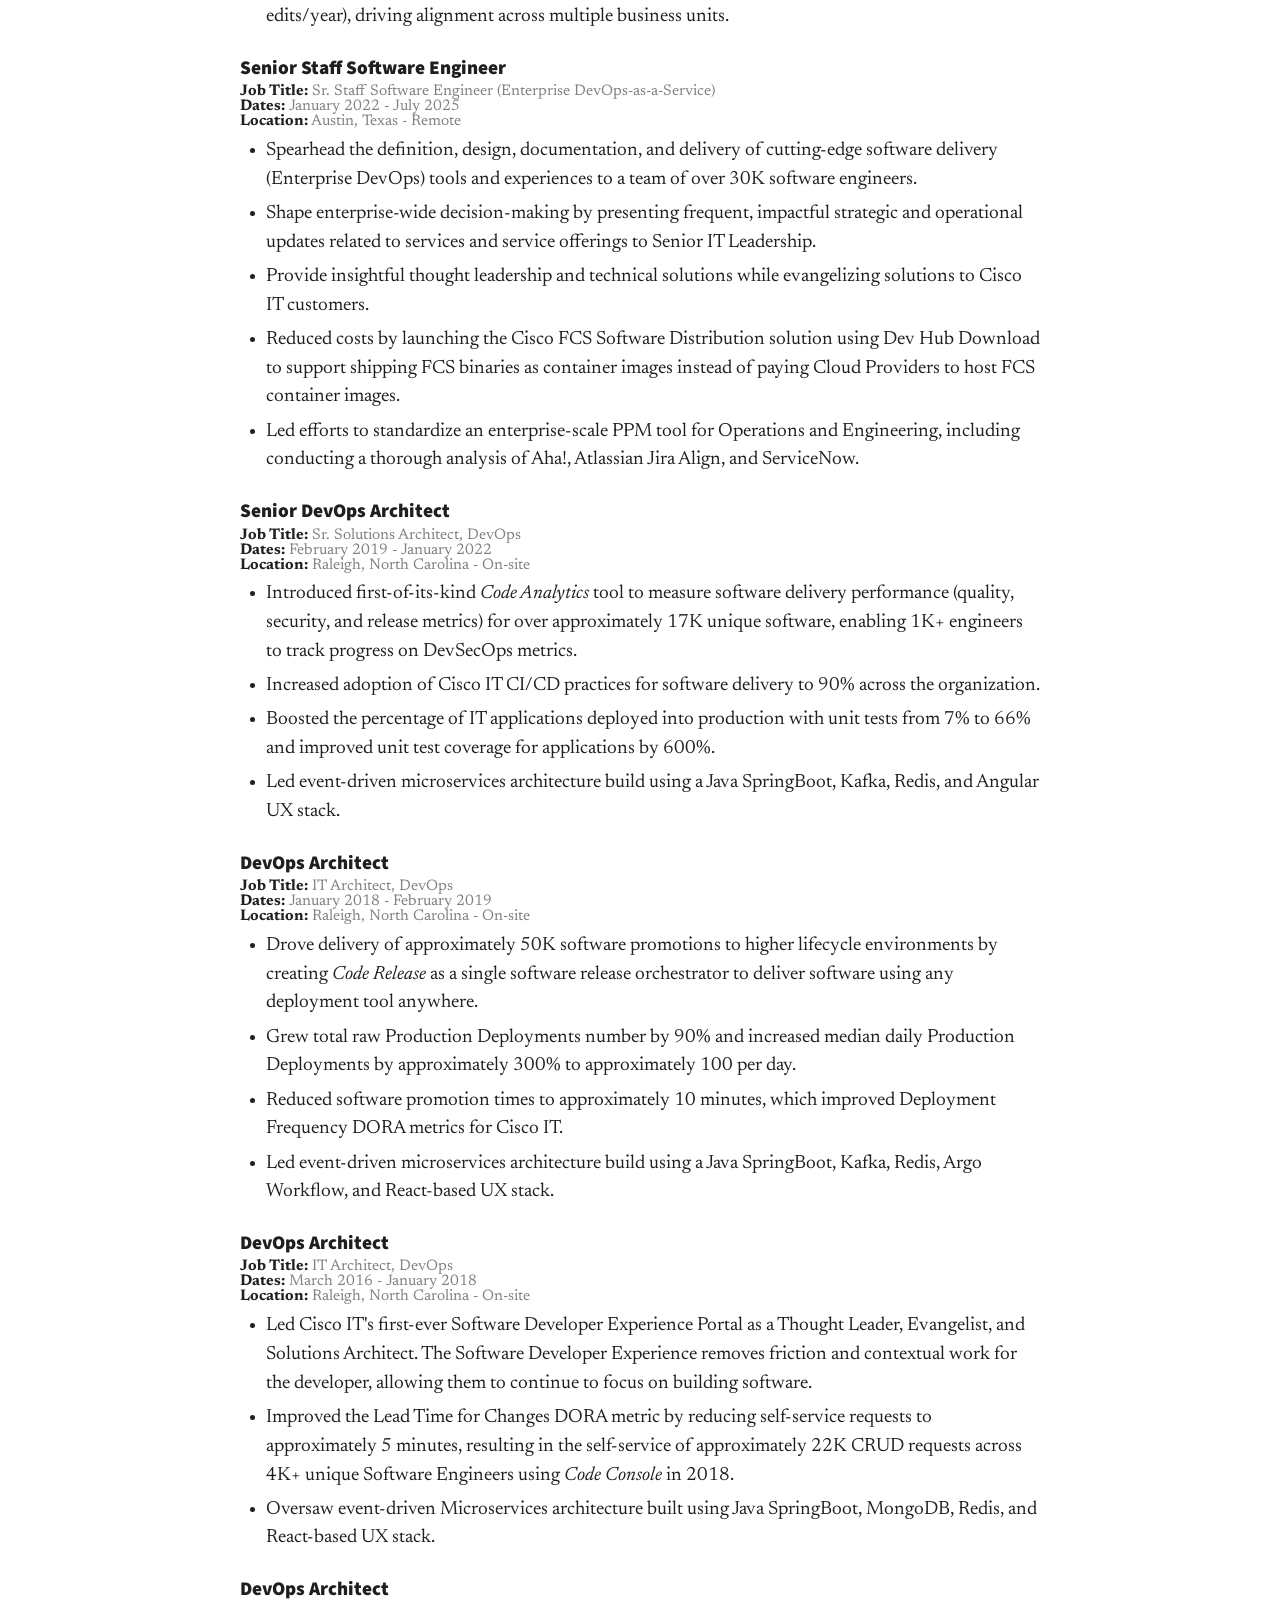
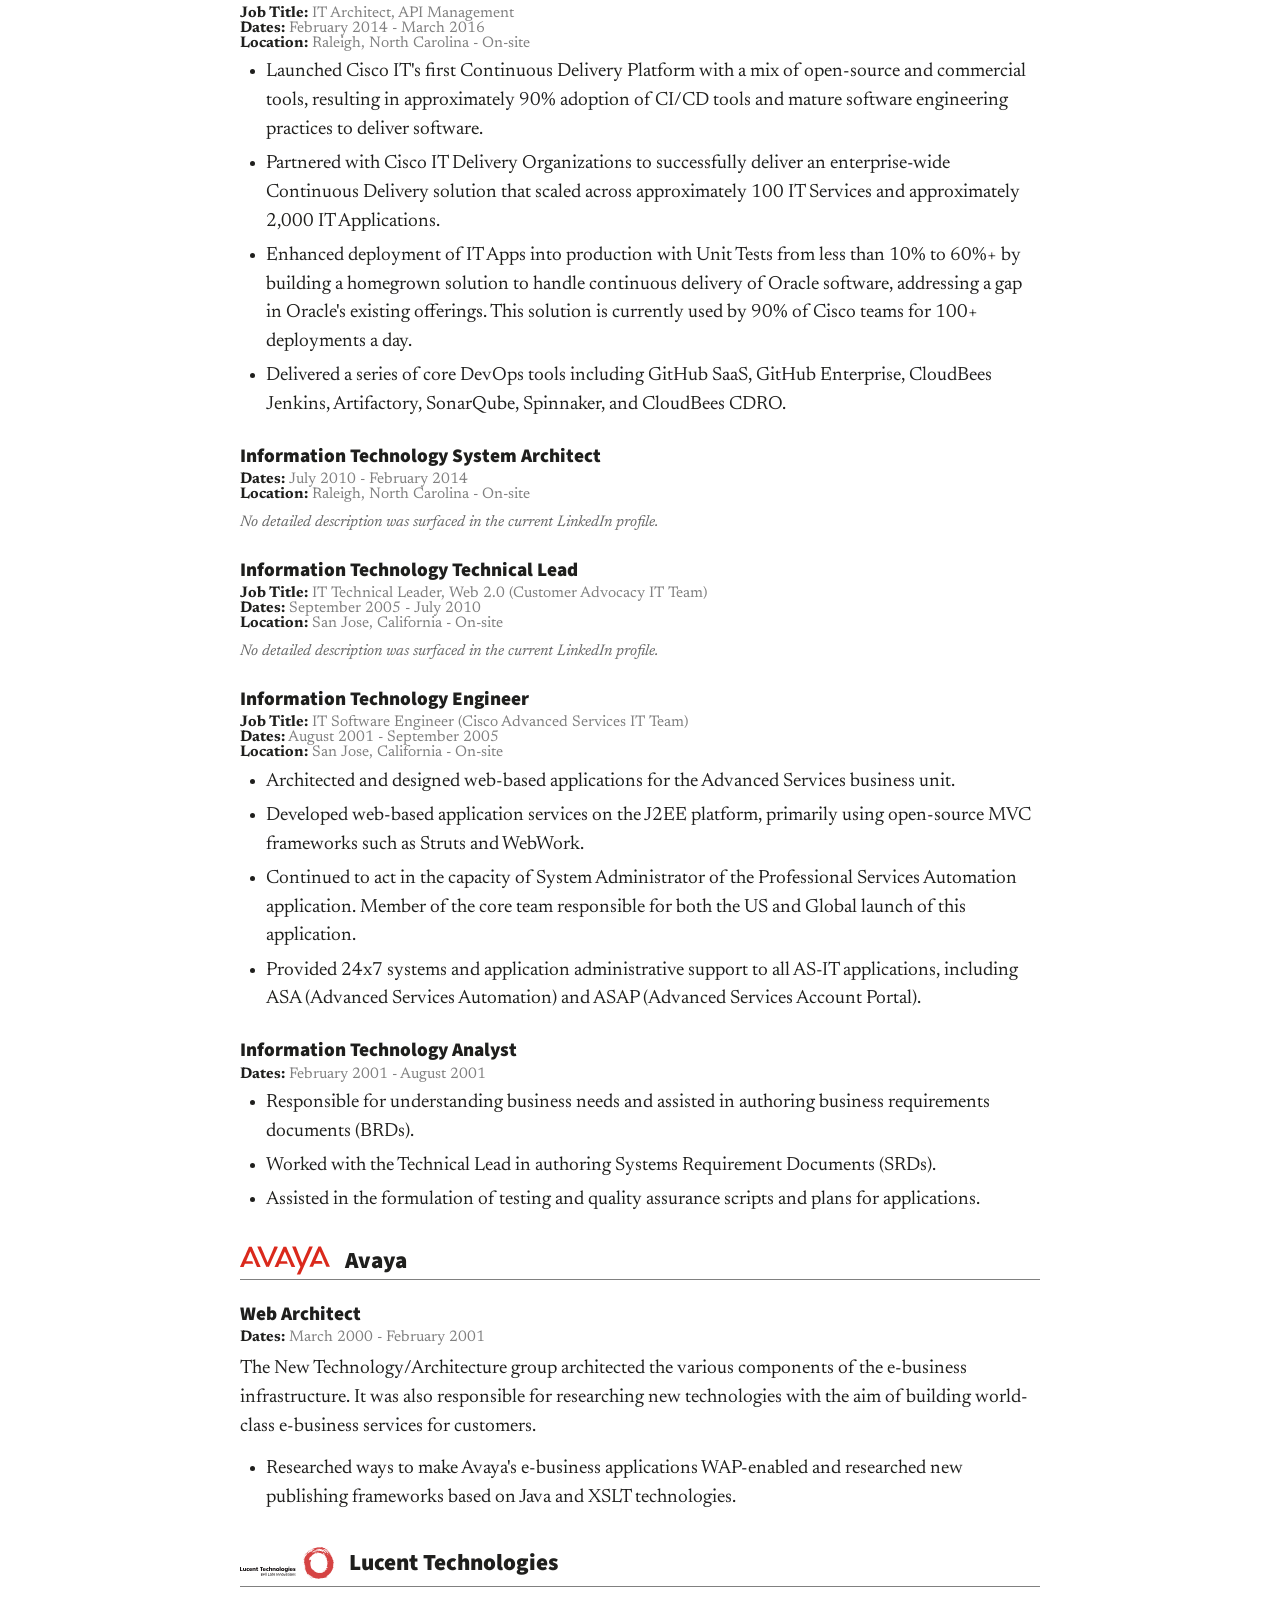
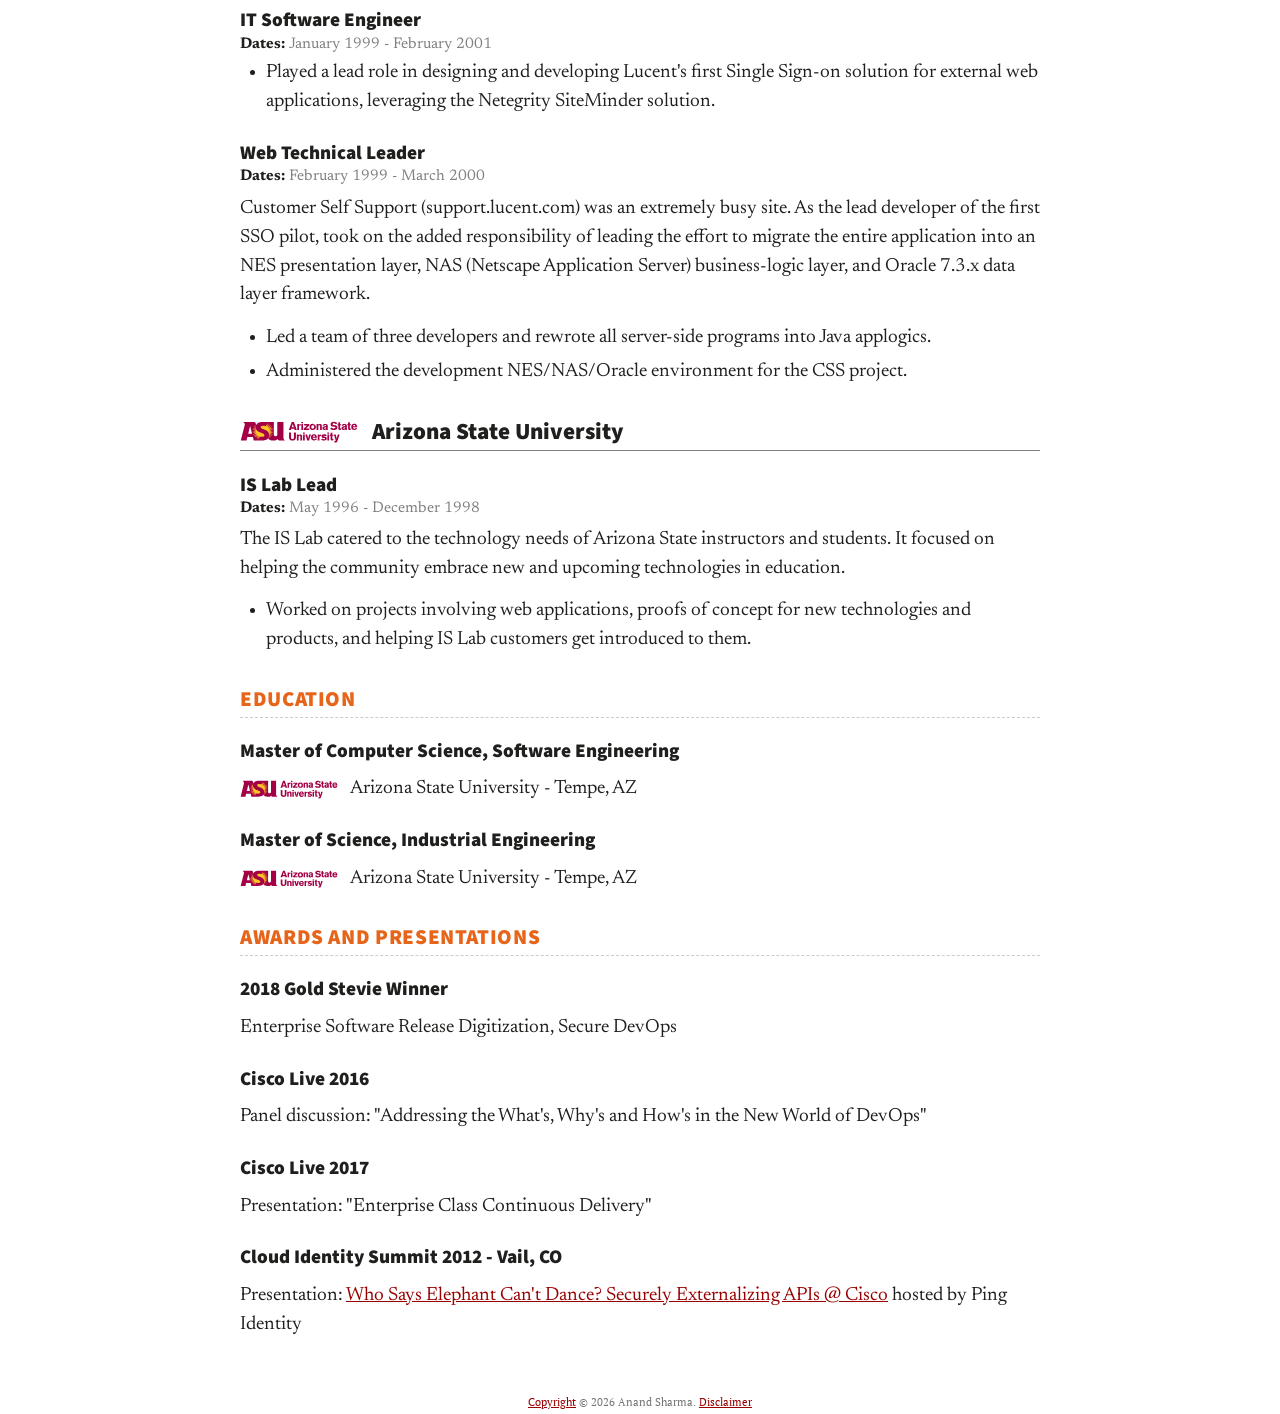
==== commit c1e9baf7: "Rebrand Cribsheets to Field Notes The explainer site is now Field Notes at fieldnotes.indrayam.com; " ====
--- a/index.html
+++ b/index.html
@@ -36,7 +36,7 @@
           <li><a href="https://blog.indrayam.com/aboutme.html">About Me</a></li>
           <li><a href="https://resume.indrayam.com/" aria-current="page">Resume</a></li>
           <li><a href="https://dailydiff.indrayam.com/">Daily Diff</a></li>
-          <li><a href="https://cribsheets.indrayam.com/">Cribsheets</a></li>
+          <li><a href="https://fieldnotes.indrayam.com/">Field Notes</a></li>
           <li><a href="https://sightings.indrayam.com/">Sightings</a></li>
           <li><a href="https://blog.indrayam.com/">Writings</a></li>
         </ul>
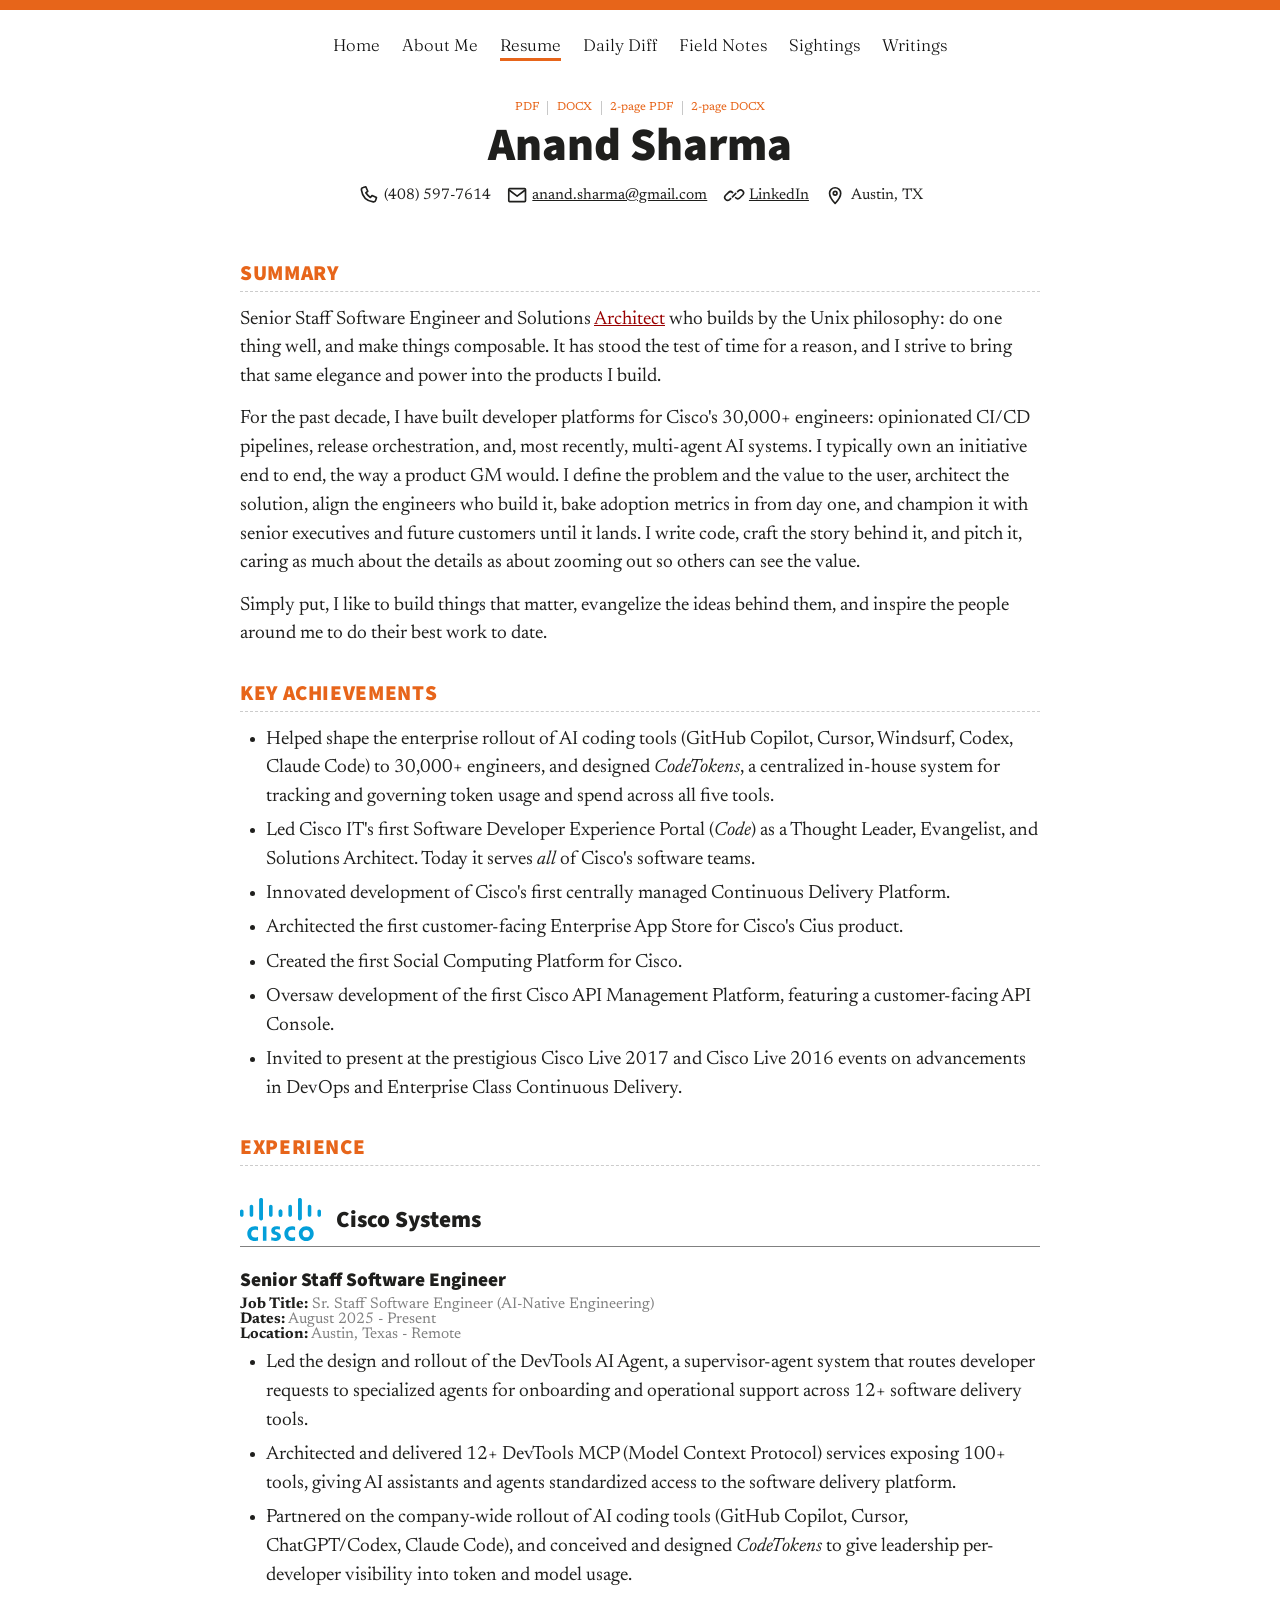
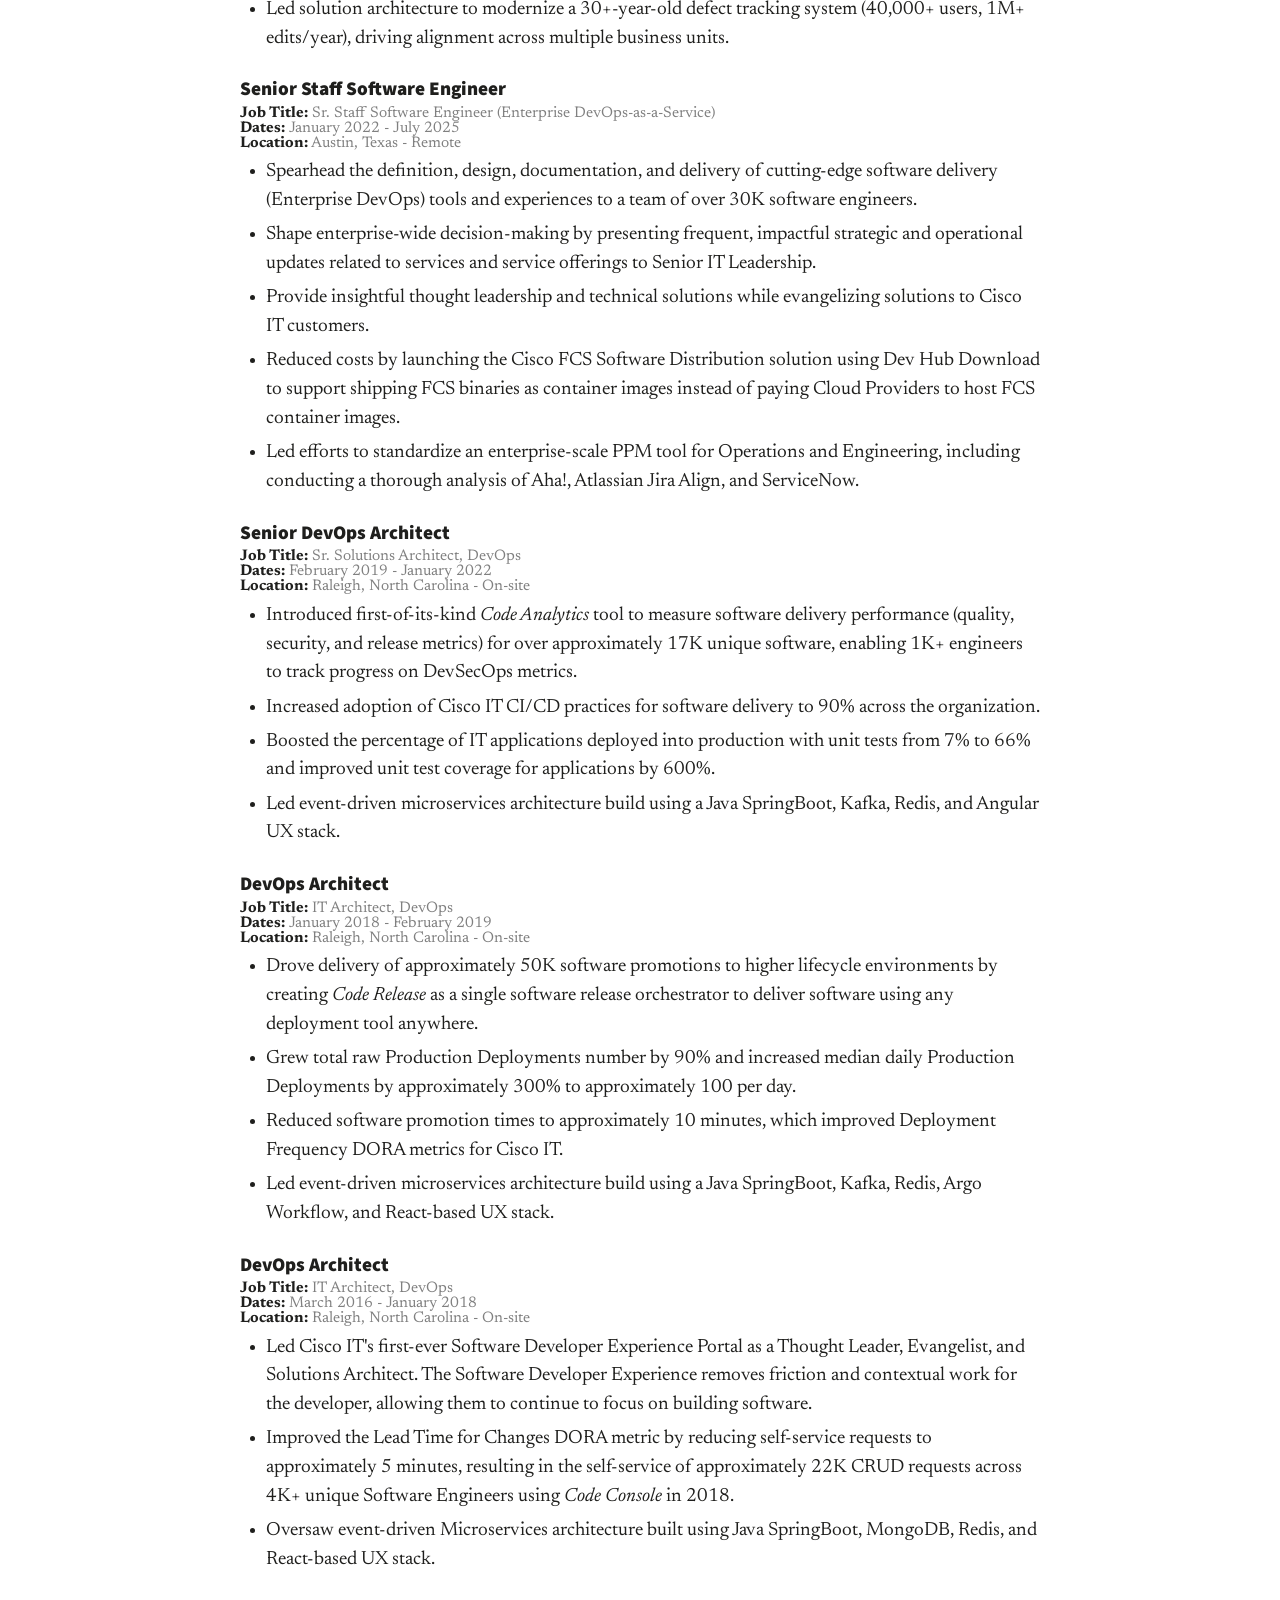
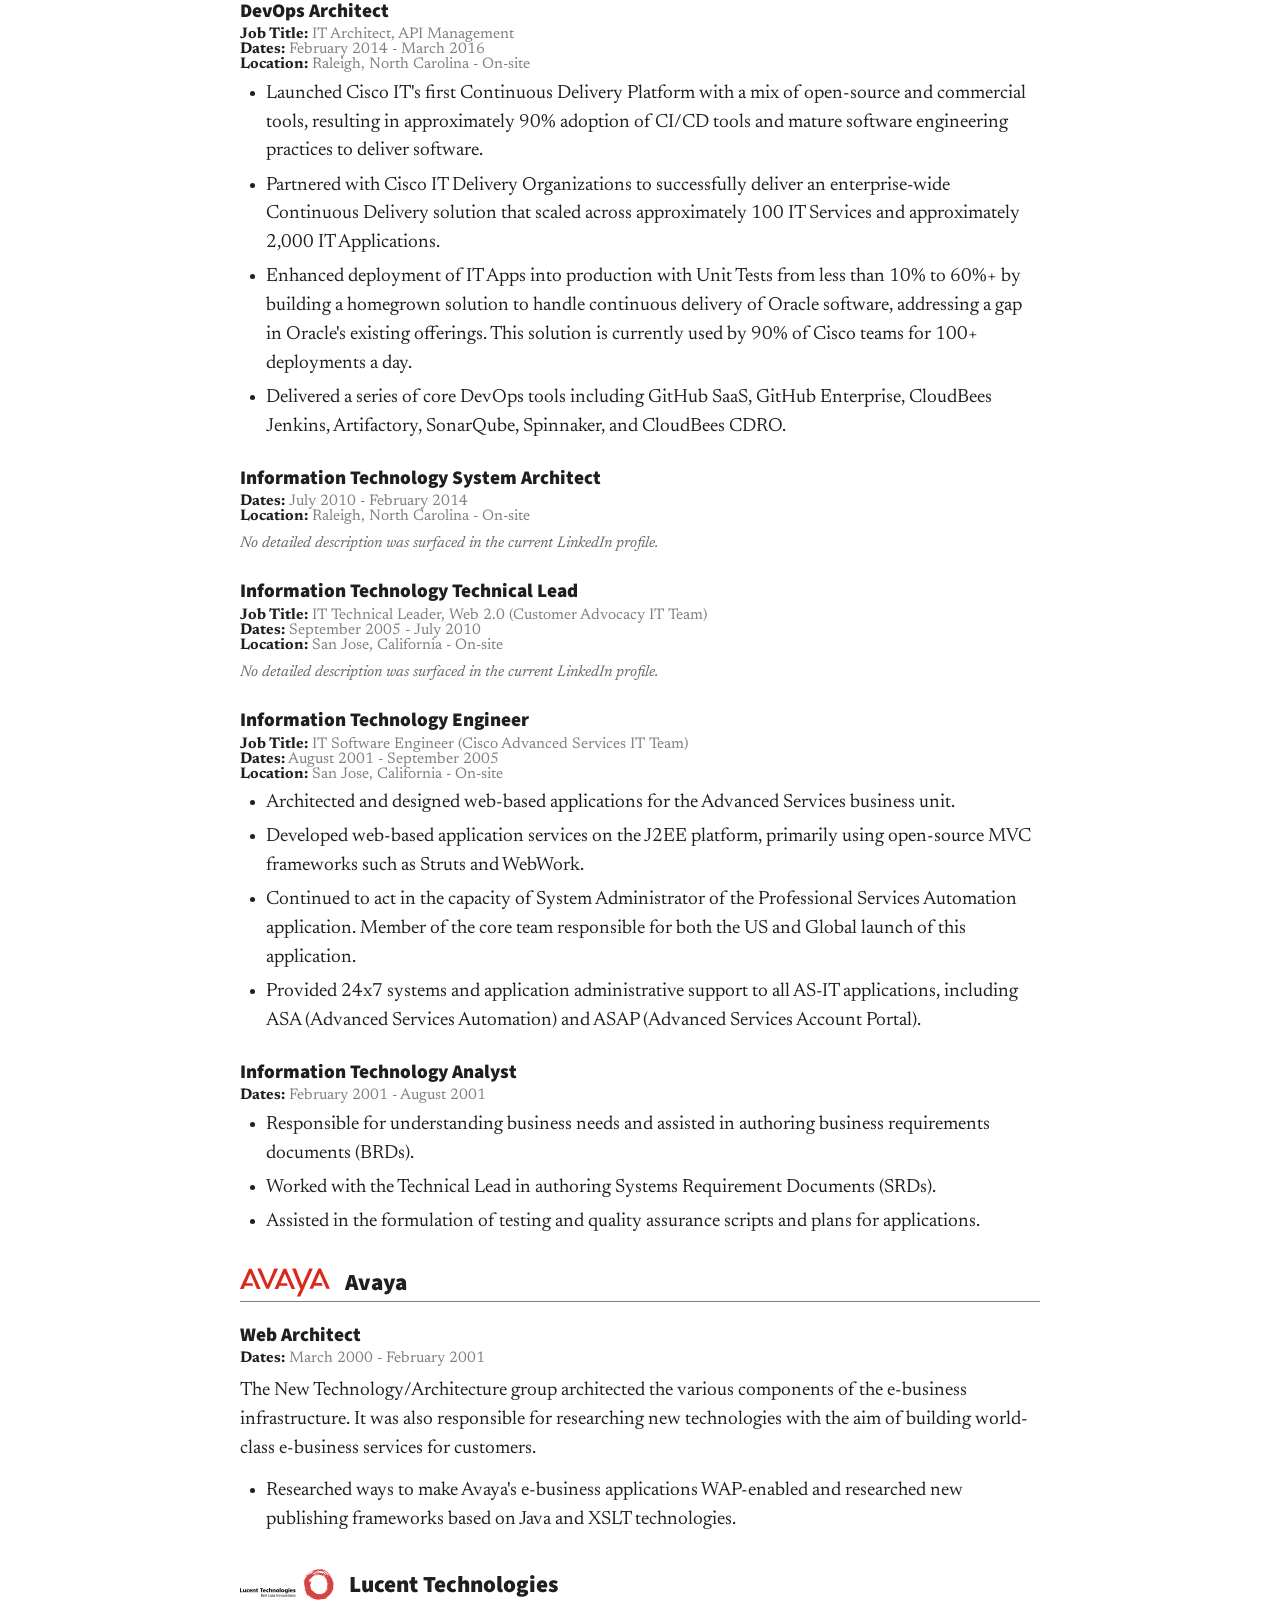
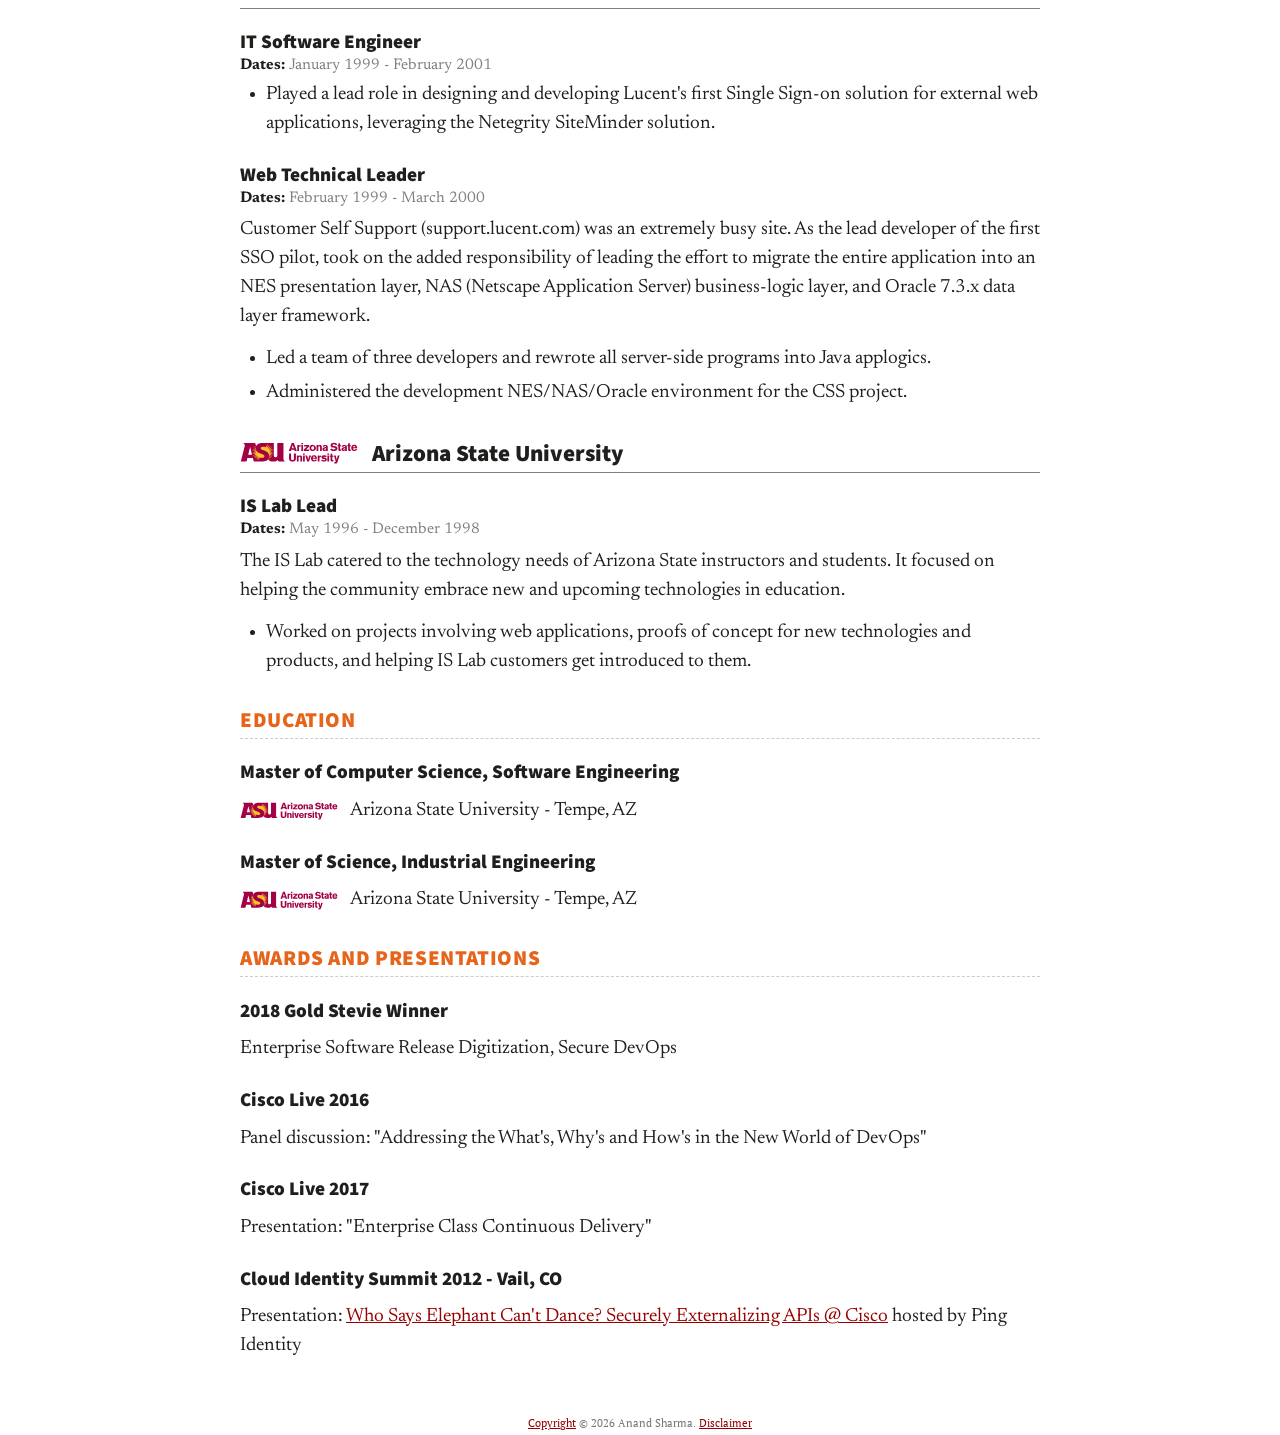
==== commit b5f2dc1d: "Add 2-page resume and restyle both 2-page versions - New general 2-page resume (DOCX and PDF), built" ====
--- a/index.html
+++ b/index.html
@@ -49,28 +49,19 @@
             <div class="resume-actions">
                 <a class="resume-download" href="./output/pdf/anand-sharma-resume.pdf" target="_blank"
                     rel="noopener" aria-label="Open resume as PDF">
-                    <svg class="resume-download-icon" xmlns="http://www.w3.org/2000/svg" viewBox="0 0 24 24" fill="none"
-                        stroke="currentColor" stroke-width="1.8" stroke-linecap="round" stroke-linejoin="round"
-                        aria-hidden="true">
-                        <path d="M6 3h8l4 4v14H6z"></path>
-                        <path d="M14 3v5h5"></path>
-                        <path d="M8.5 16h7"></path>
-                        <path d="M8.5 19h5"></path>
-                    </svg>
                     <span>PDF</span>
                 </a>
                 <a class="resume-download" href="./output/docx/anand-sharma-resume.docx" download
                     aria-label="Download resume as a Word document (DOCX)">
-                    <svg class="resume-download-icon" xmlns="http://www.w3.org/2000/svg" viewBox="0 0 24 24" fill="none"
-                        stroke="currentColor" stroke-width="1.8" stroke-linecap="round" stroke-linejoin="round"
-                        aria-hidden="true">
-                        <path d="M6 3h8l4 4v14H6z"></path>
-                        <path d="M14 3v5h5"></path>
-                        <path d="M8.5 12h7"></path>
-                        <path d="M8.5 15.5h7"></path>
-                        <path d="M8.5 19h7"></path>
-                    </svg>
                     <span>DOCX</span>
+                </a>
+                <a class="resume-download" href="./output/pdf/anand-sharma-resume-2page.pdf" target="_blank"
+                    rel="noopener" aria-label="Open 2-page resume as PDF">
+                    <span>2-page PDF</span>
+                </a>
+                <a class="resume-download" href="./output/docx/anand-sharma-resume-2page.docx" download
+                    aria-label="Download 2-page resume as a Word document (DOCX)">
+                    <span>2-page DOCX</span>
                 </a>
             </div>
             <h1>Anand Sharma</h1>
--- a/style.css
+++ b/style.css
@@ -268,27 +268,25 @@
 }
 
 .resume-actions {
-	position: absolute;
-	top: 0;
-	right: 0;
-	display: inline-flex;
+	display: flex;
+	flex-wrap: wrap;
+	justify-content: center;
 	align-items: center;
-	gap: 0.9em;
-}
-
-/* PDF and DOCX links */
+	row-gap: 0.3em;
+	margin-bottom: 0.4em;
+}
+
+/* PDF and DOCX links, separated by thin grey rules */
 .resume-download {
-	display: inline-flex;
-	align-items: center;
-	gap: 0.25em;
+	padding: 0 0.75em;
 	color: var(--color-accent);
-	font-size: 0.72em;
+	font-size: 0.6em;
+	line-height: 1.2;
 	text-decoration: none;
 }
 
-.resume-download-icon {
-	width: 1.35em;
-	height: 1.35em;
+.resume-download + .resume-download {
+	border-left: 1px solid #c8c8c8;
 }
 
 .article-page {
@@ -583,12 +581,6 @@
 
 	.resume-page {
 		padding: 15px 10px;
-	}
-
-	.resume-actions {
-		position: static;
-		justify-content: flex-end;
-		margin-bottom: 0.5em;
 	}
 
 	.resume-contact {
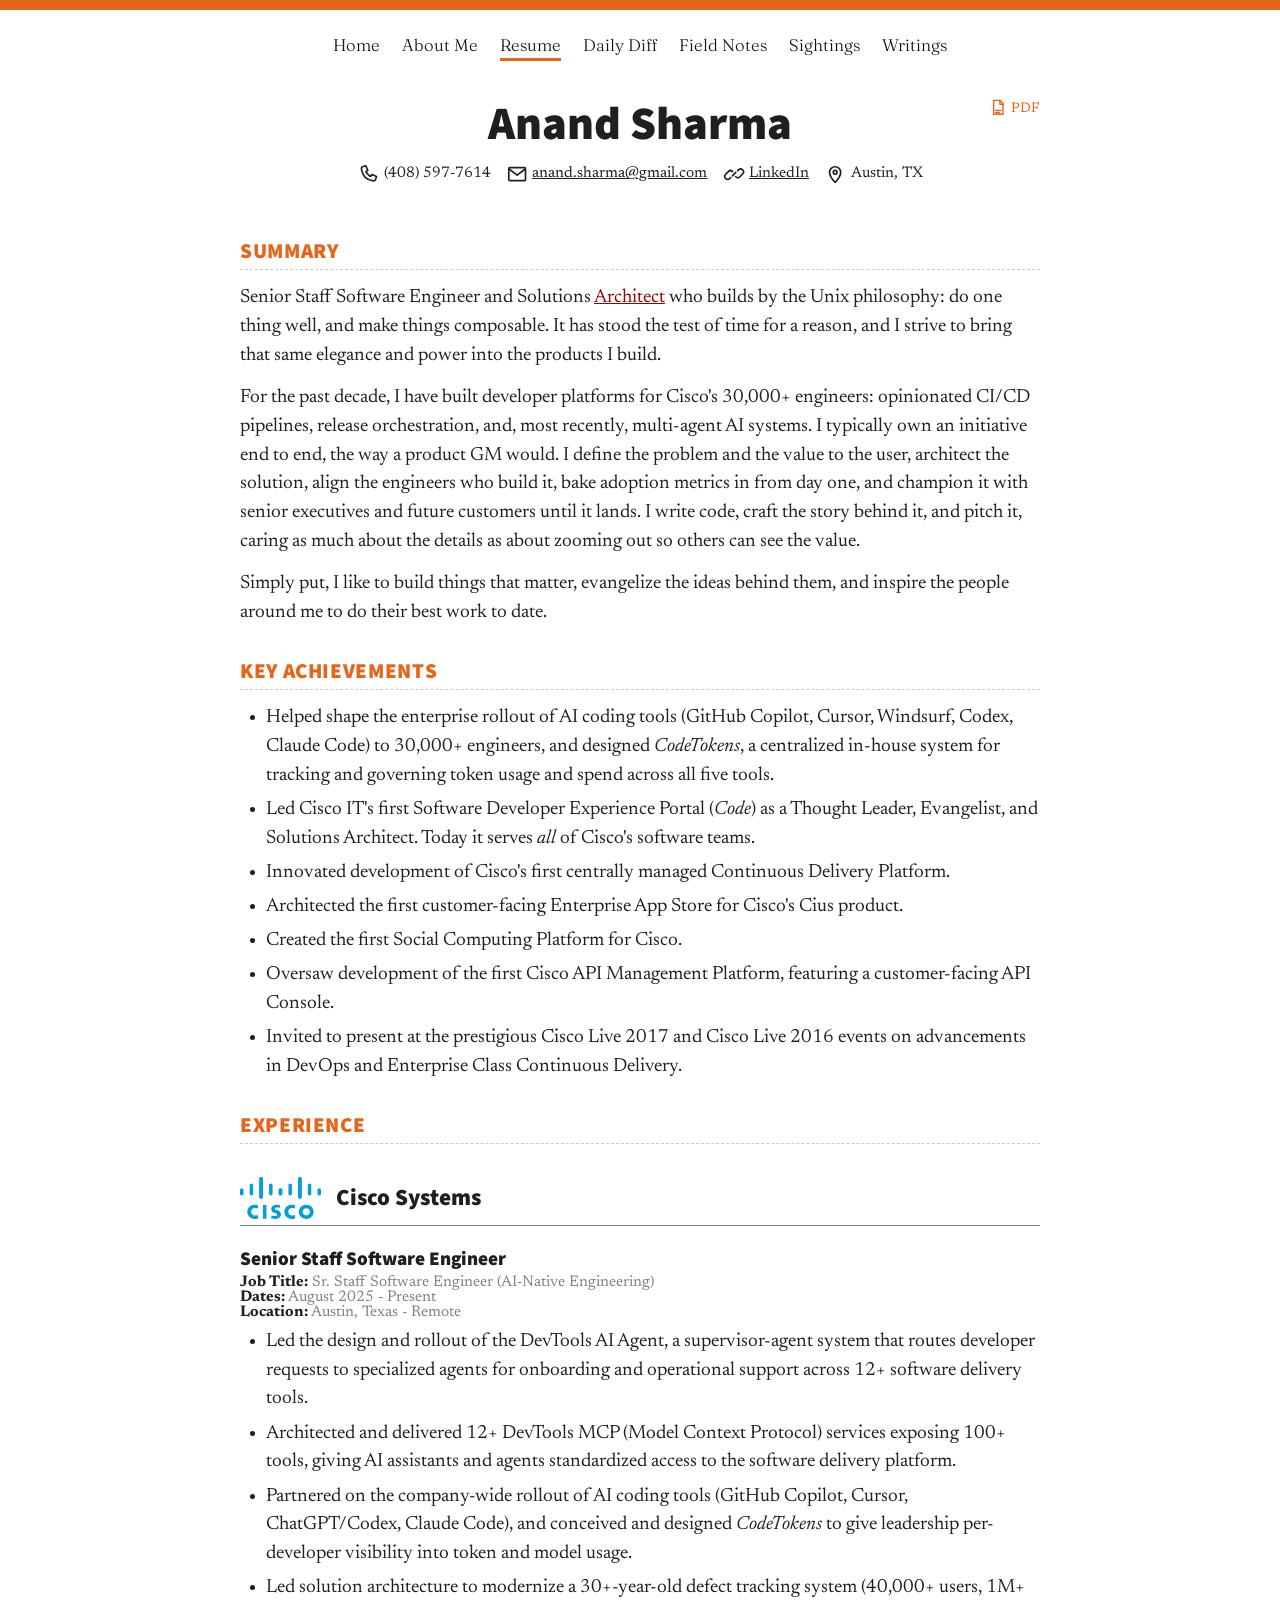
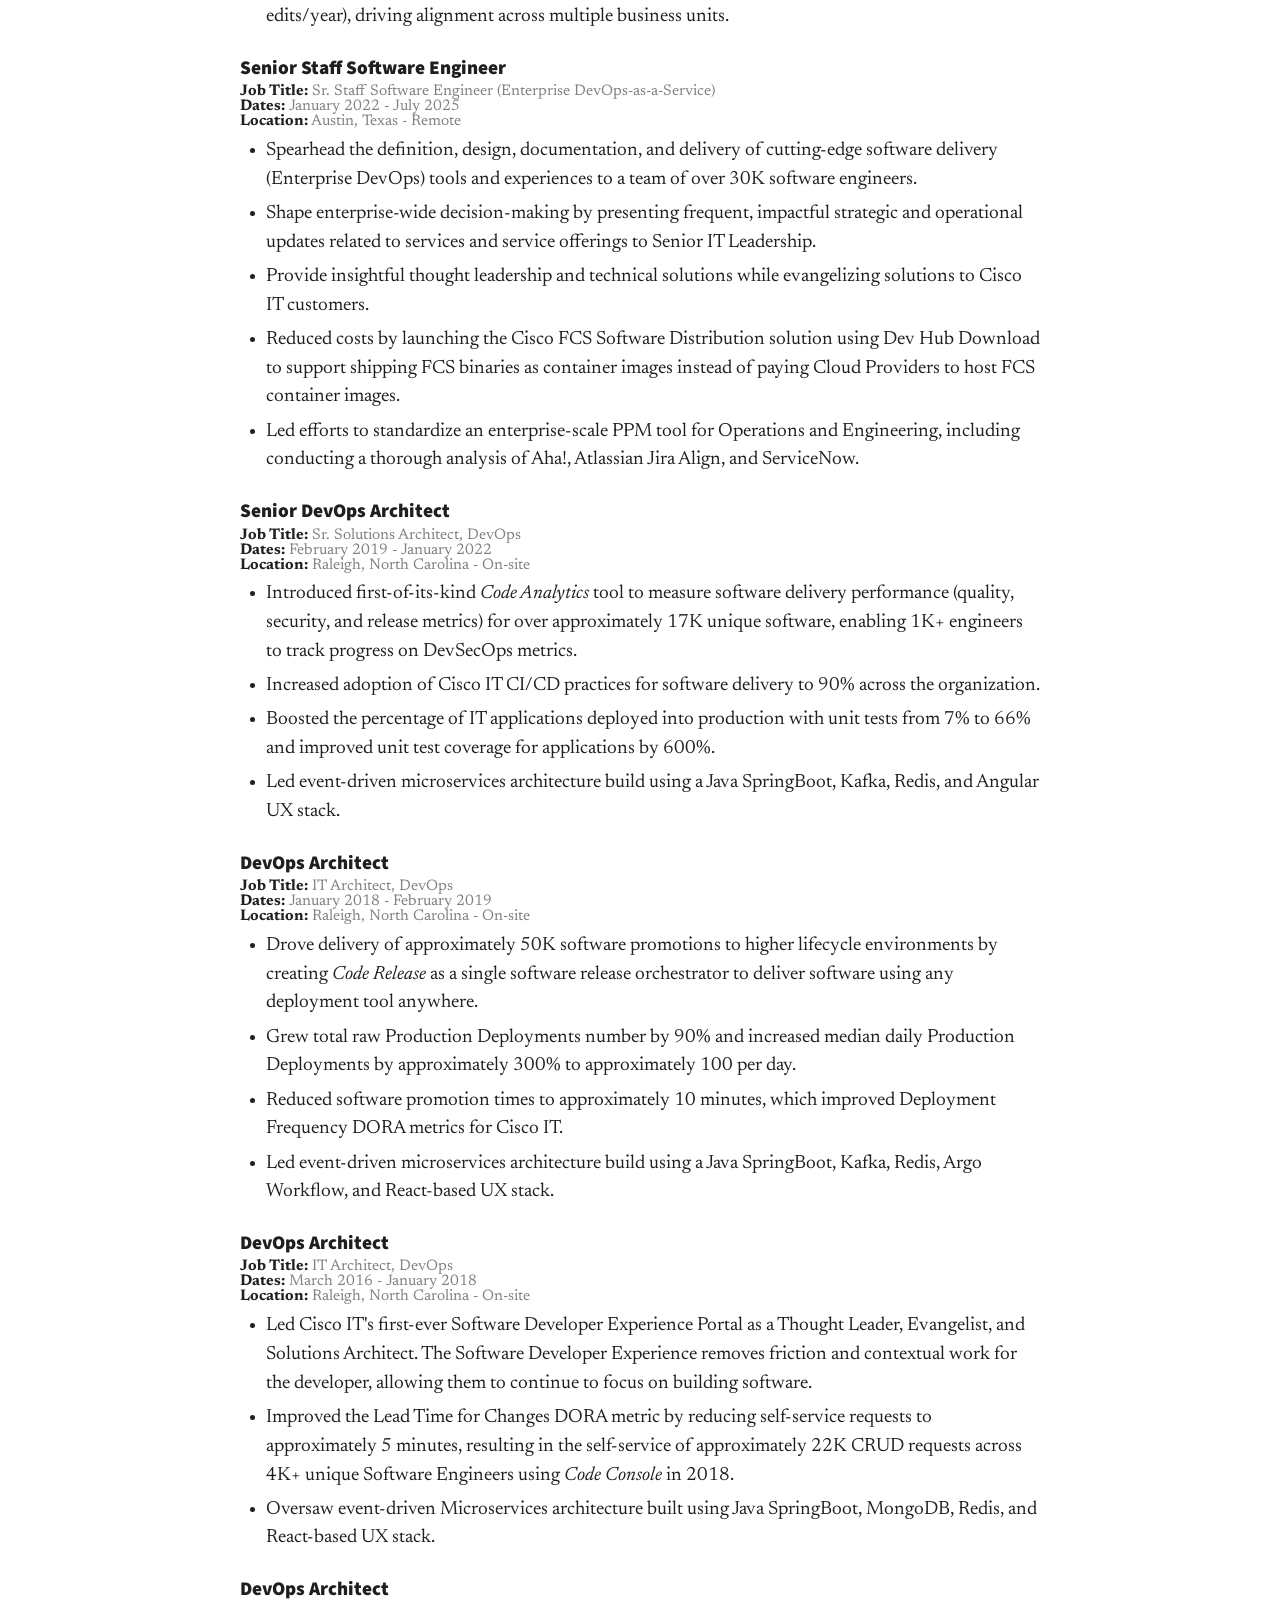
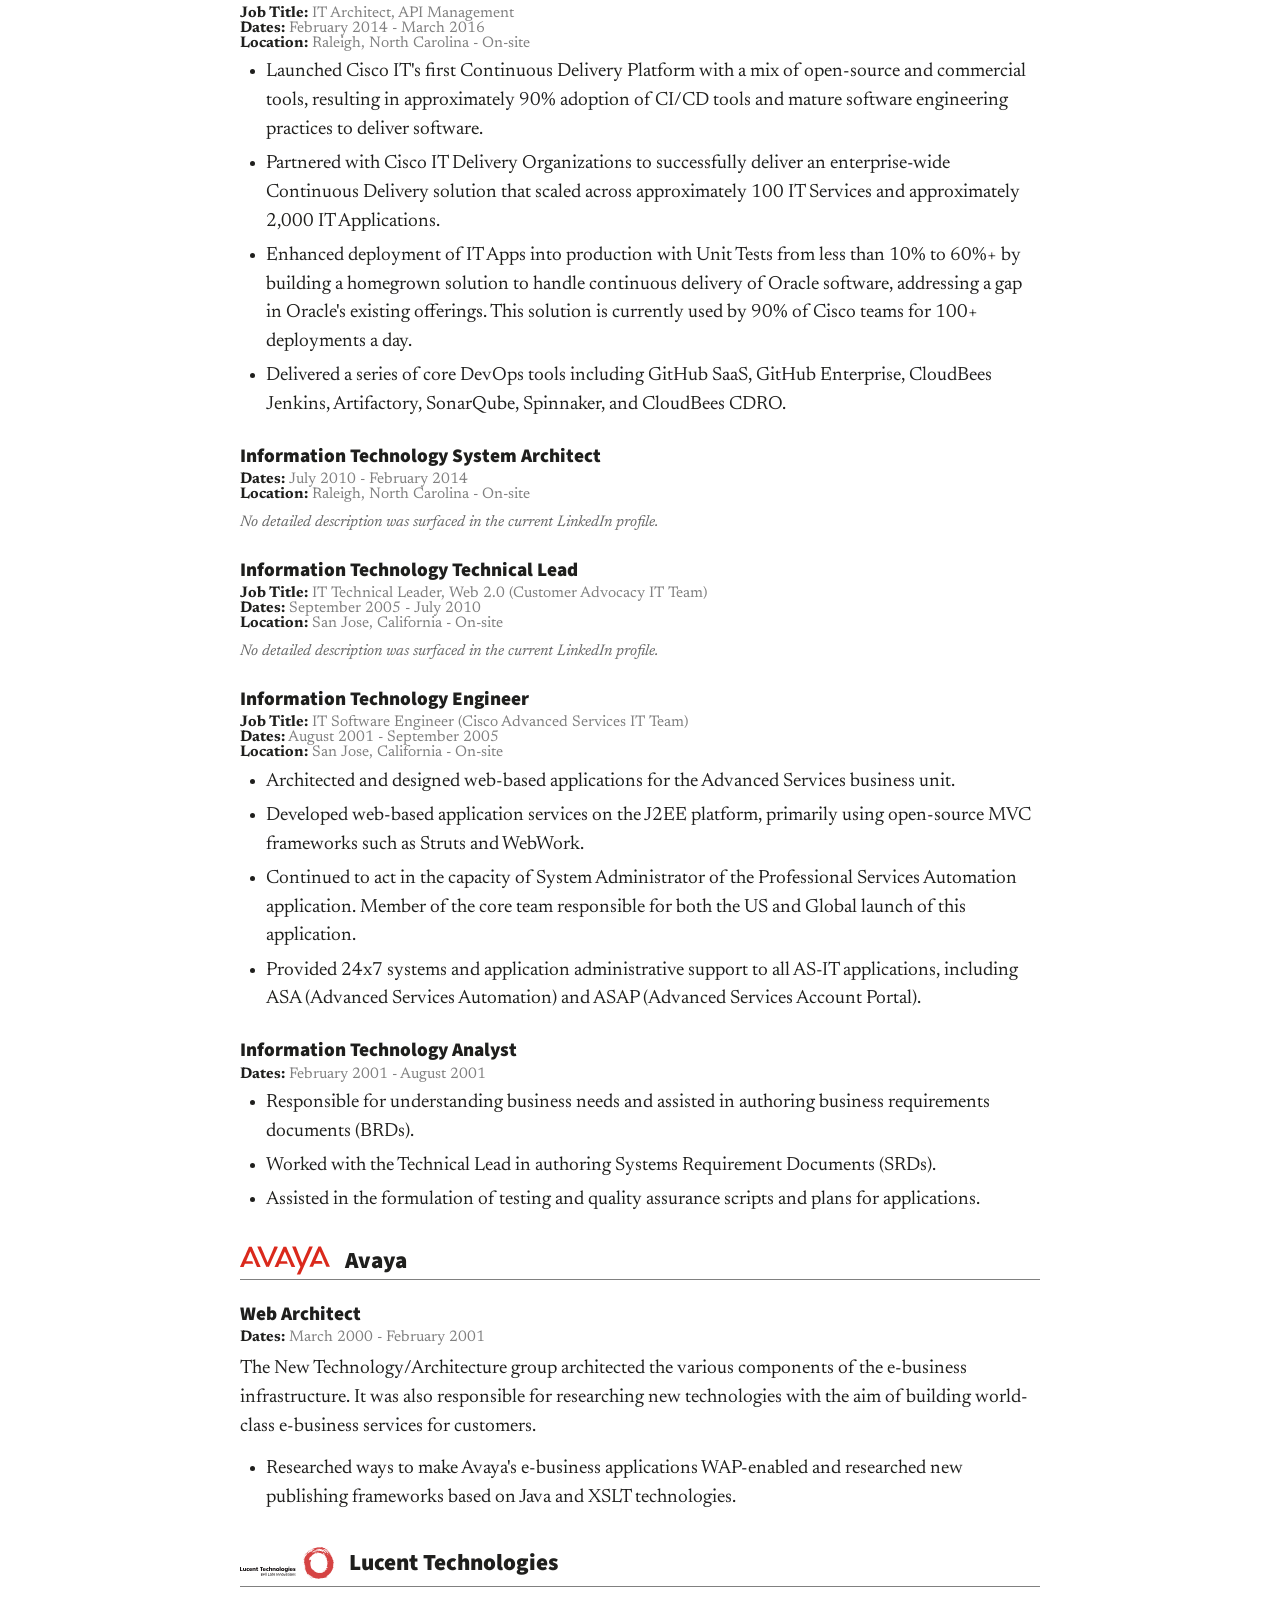
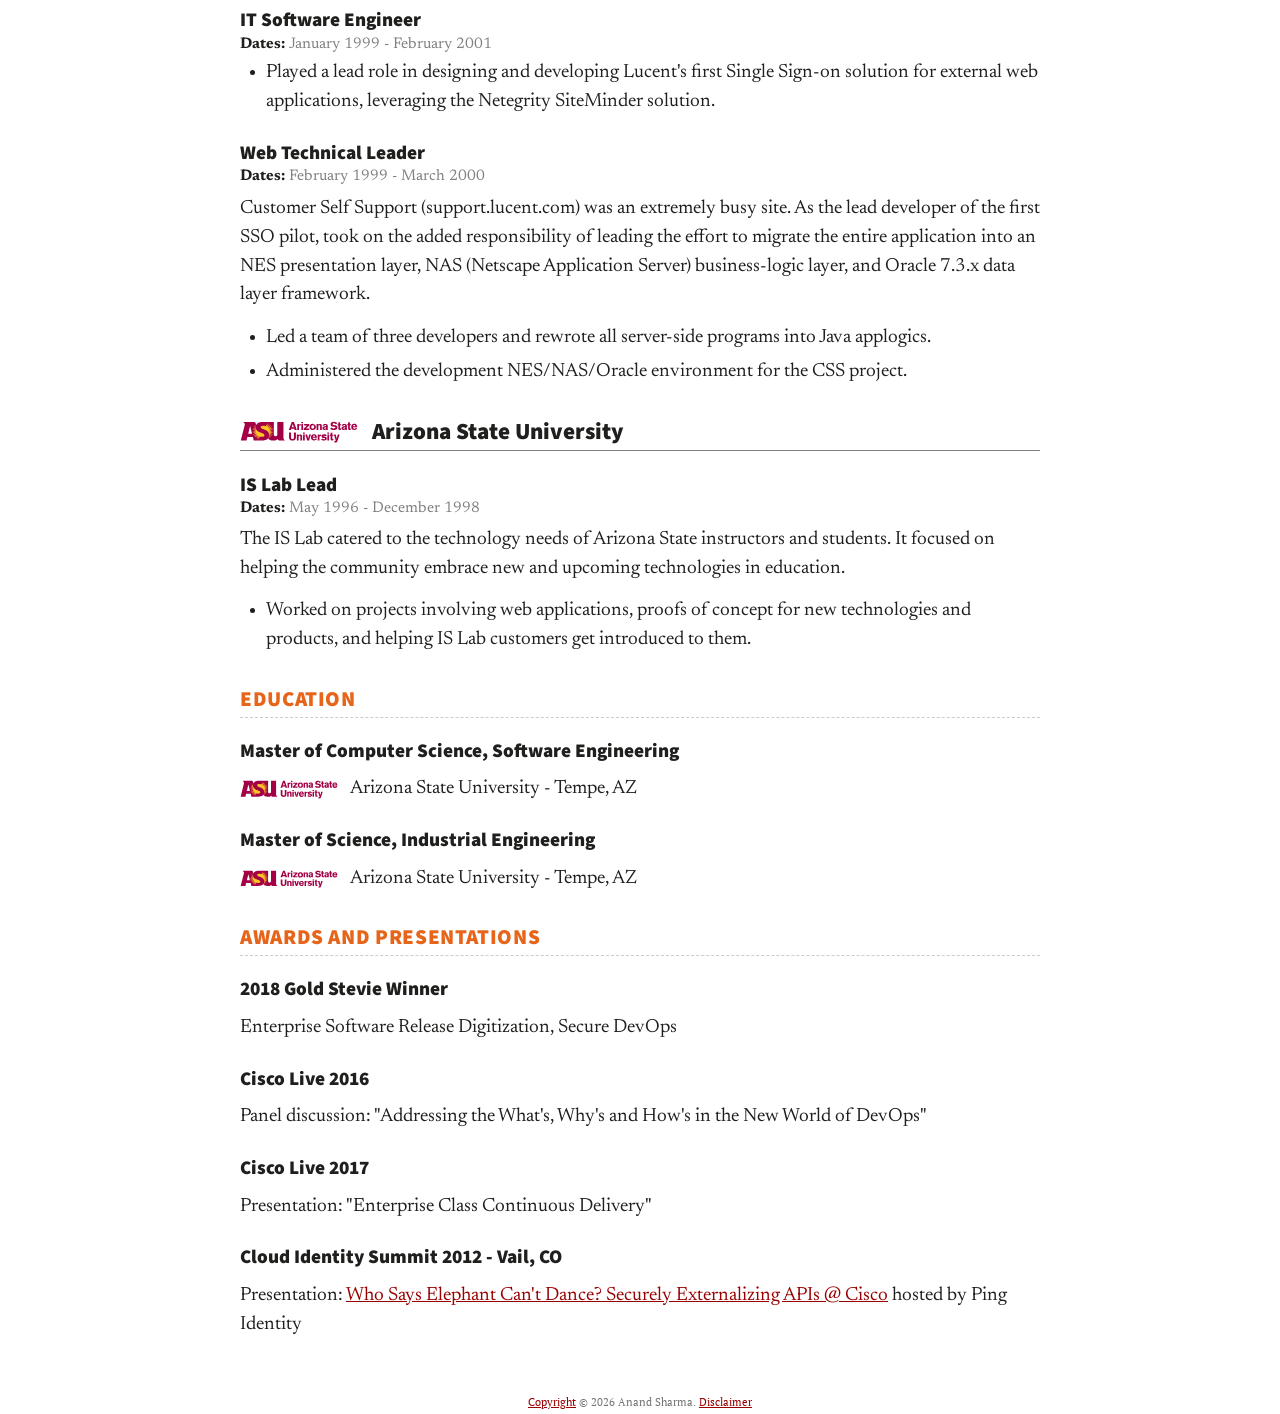
==== commit c638b1a9: "Federal resume IRS fixes; resume page links only the PDF - Federal resume: 10 pt body text (IRS mini" ====
--- a/index.html
+++ b/index.html
@@ -49,19 +49,15 @@
             <div class="resume-actions">
                 <a class="resume-download" href="./output/pdf/anand-sharma-resume.pdf" target="_blank"
                     rel="noopener" aria-label="Open resume as PDF">
+                    <svg class="resume-download-icon" xmlns="http://www.w3.org/2000/svg" viewBox="0 0 24 24" fill="none"
+                        stroke="currentColor" stroke-width="1.8" stroke-linecap="round" stroke-linejoin="round"
+                        aria-hidden="true">
+                        <path d="M6 3h8l4 4v14H6z"></path>
+                        <path d="M14 3v5h5"></path>
+                        <path d="M8.5 16h7"></path>
+                        <path d="M8.5 19h5"></path>
+                    </svg>
                     <span>PDF</span>
-                </a>
-                <a class="resume-download" href="./output/docx/anand-sharma-resume.docx" download
-                    aria-label="Download resume as a Word document (DOCX)">
-                    <span>DOCX</span>
-                </a>
-                <a class="resume-download" href="./output/pdf/anand-sharma-resume-2page.pdf" target="_blank"
-                    rel="noopener" aria-label="Open 2-page resume as PDF">
-                    <span>2-page PDF</span>
-                </a>
-                <a class="resume-download" href="./output/docx/anand-sharma-resume-2page.docx" download
-                    aria-label="Download 2-page resume as a Word document (DOCX)">
-                    <span>2-page DOCX</span>
                 </a>
             </div>
             <h1>Anand Sharma</h1>
--- a/style.css
+++ b/style.css
@@ -268,25 +268,34 @@
 }
 
 .resume-actions {
-	display: flex;
-	flex-wrap: wrap;
-	justify-content: center;
+	position: absolute;
+	top: 0;
+	right: 0;
+	display: inline-flex;
 	align-items: center;
-	row-gap: 0.3em;
-	margin-bottom: 0.4em;
-}
-
-/* PDF and DOCX links, separated by thin grey rules */
+	gap: 0.9em;
+}
+
+/* PDF and DOCX links */
 .resume-download {
-	padding: 0 0.75em;
+	display: inline-flex;
+	align-items: center;
+	gap: 0.25em;
 	color: var(--color-accent);
-	font-size: 0.6em;
-	line-height: 1.2;
+	font-size: 0.72em;
 	text-decoration: none;
 }
 
-.resume-download + .resume-download {
-	border-left: 1px solid #c8c8c8;
+.resume-download-icon {
+	width: 1.35em;
+	height: 1.35em;
+}
+
+/* The labels are capitals with no descenders, so centering the line box
+   leaves them about 2px above the icon's middle; nudge them down. */
+.resume-download span {
+	position: relative;
+	top: 0.14em;
 }
 
 .article-page {
@@ -581,6 +590,12 @@
 
 	.resume-page {
 		padding: 15px 10px;
+	}
+
+	.resume-actions {
+		position: static;
+		justify-content: flex-end;
+		margin-bottom: 0.5em;
 	}
 
 	.resume-contact {
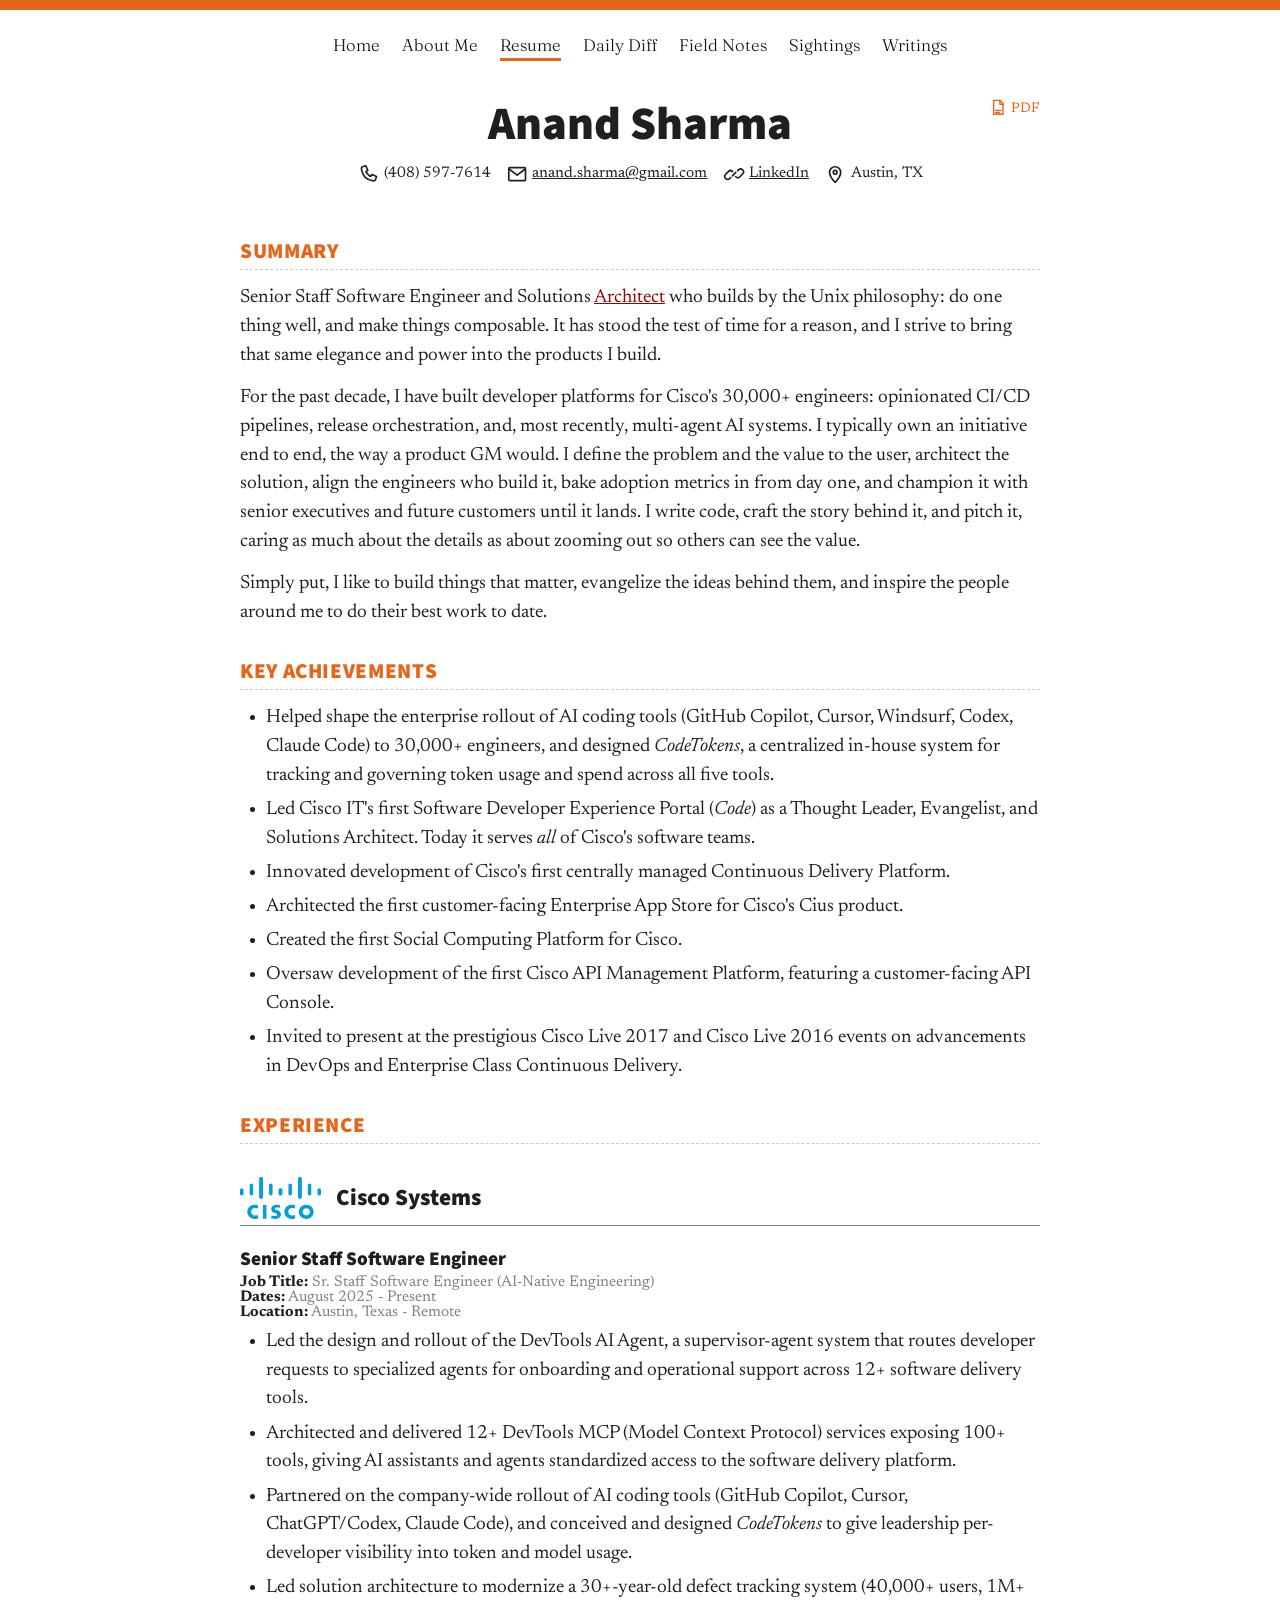
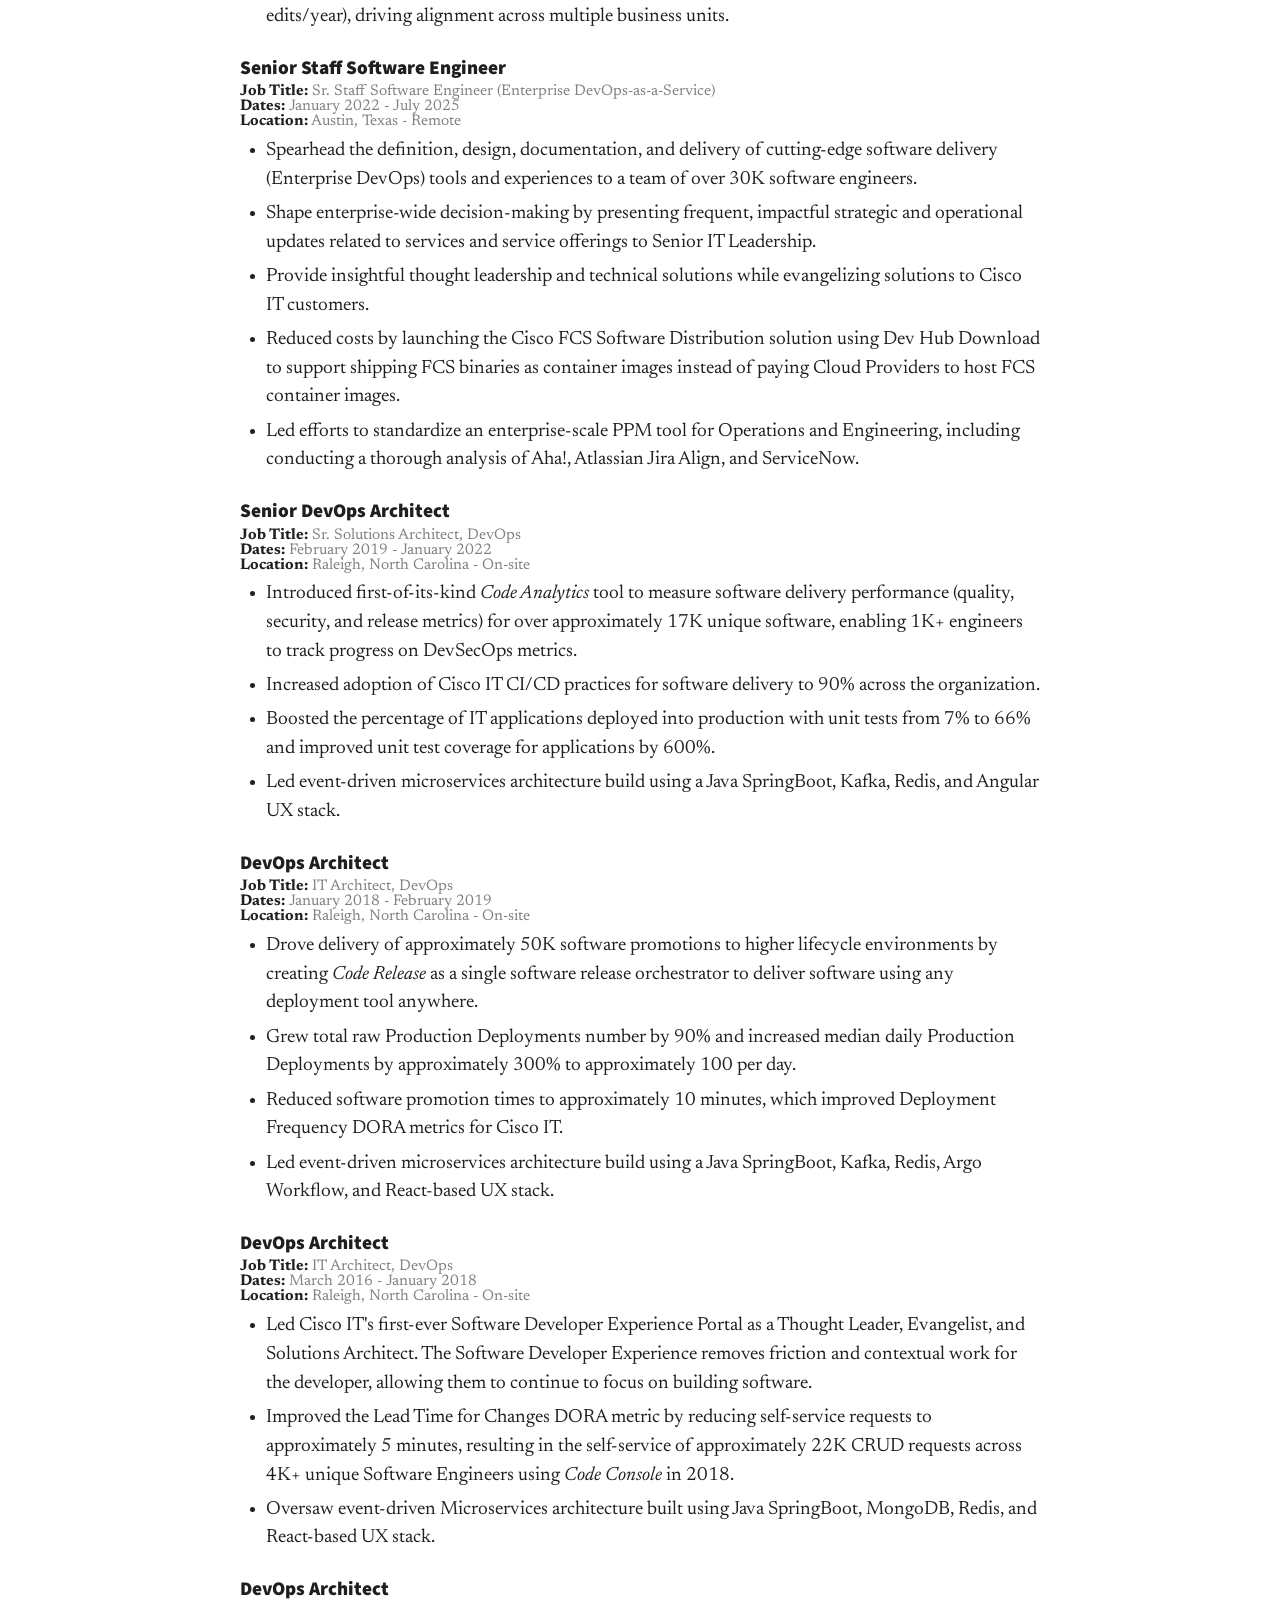
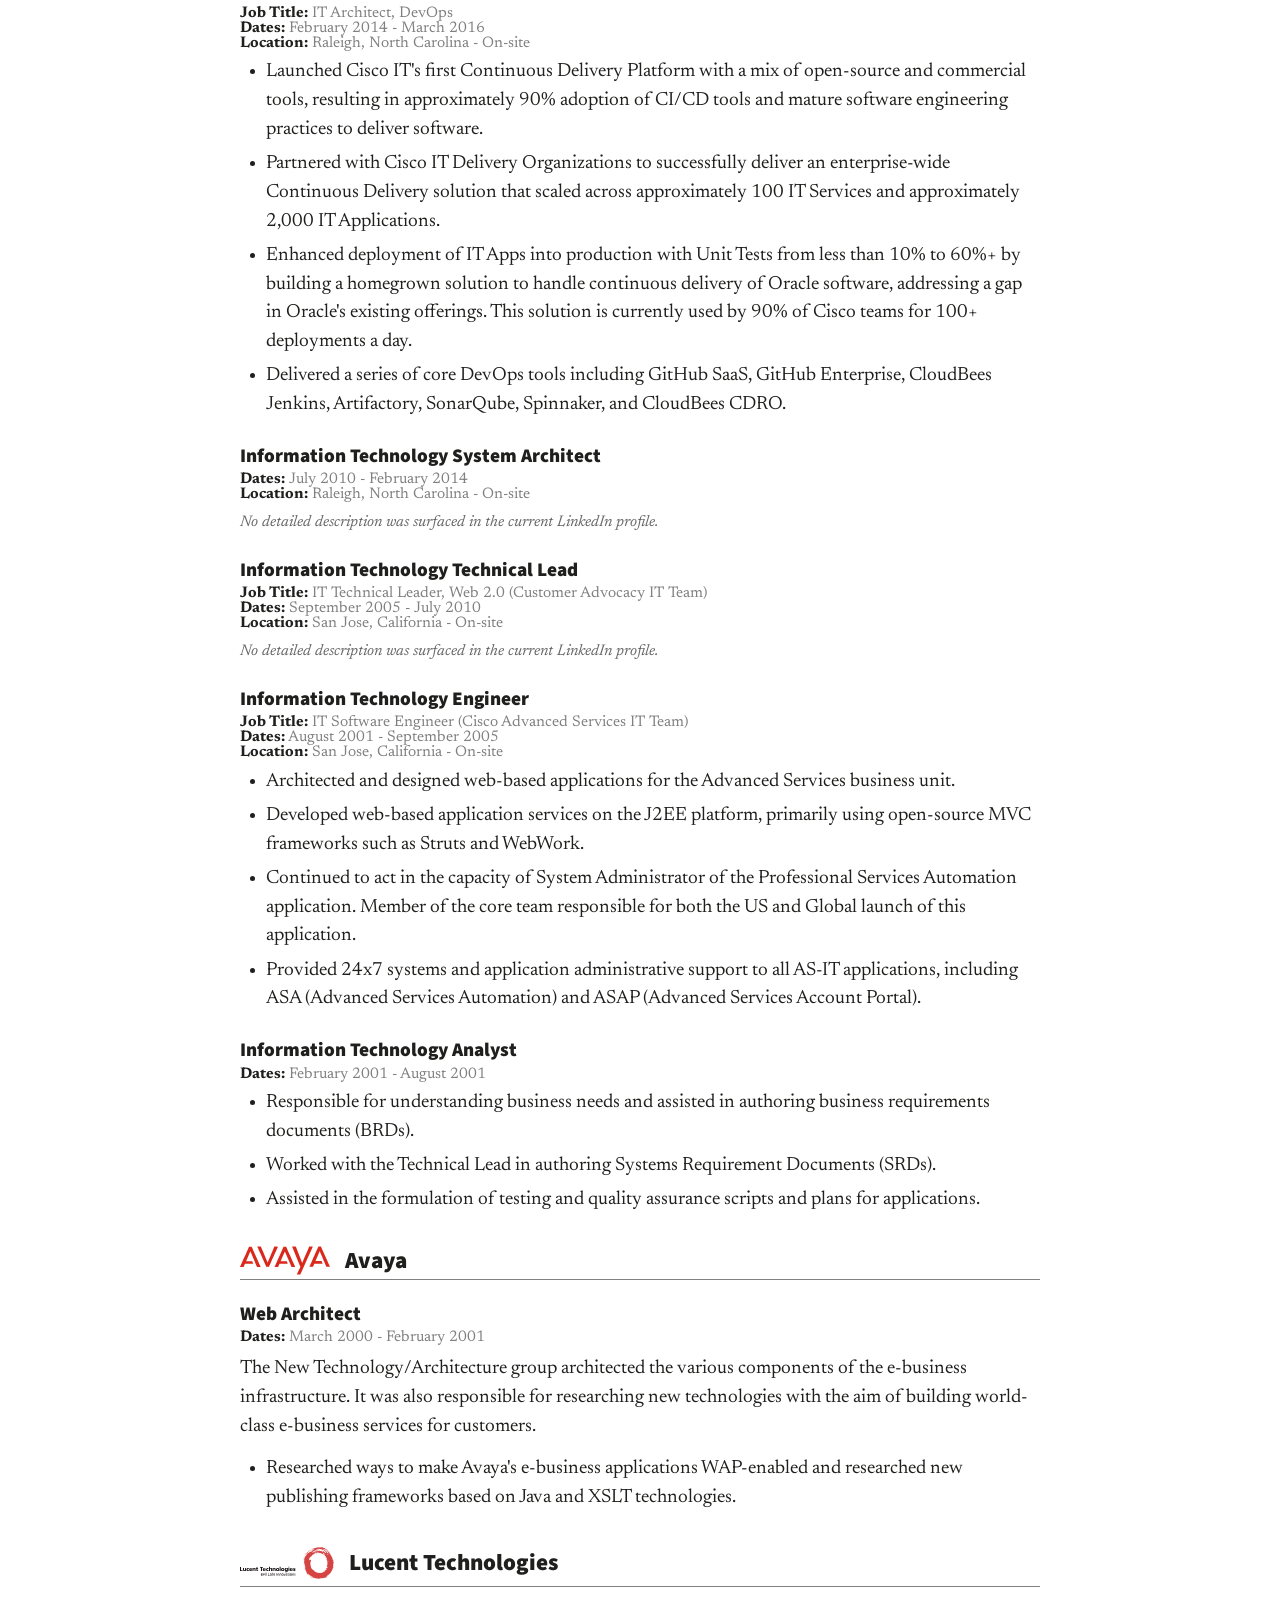
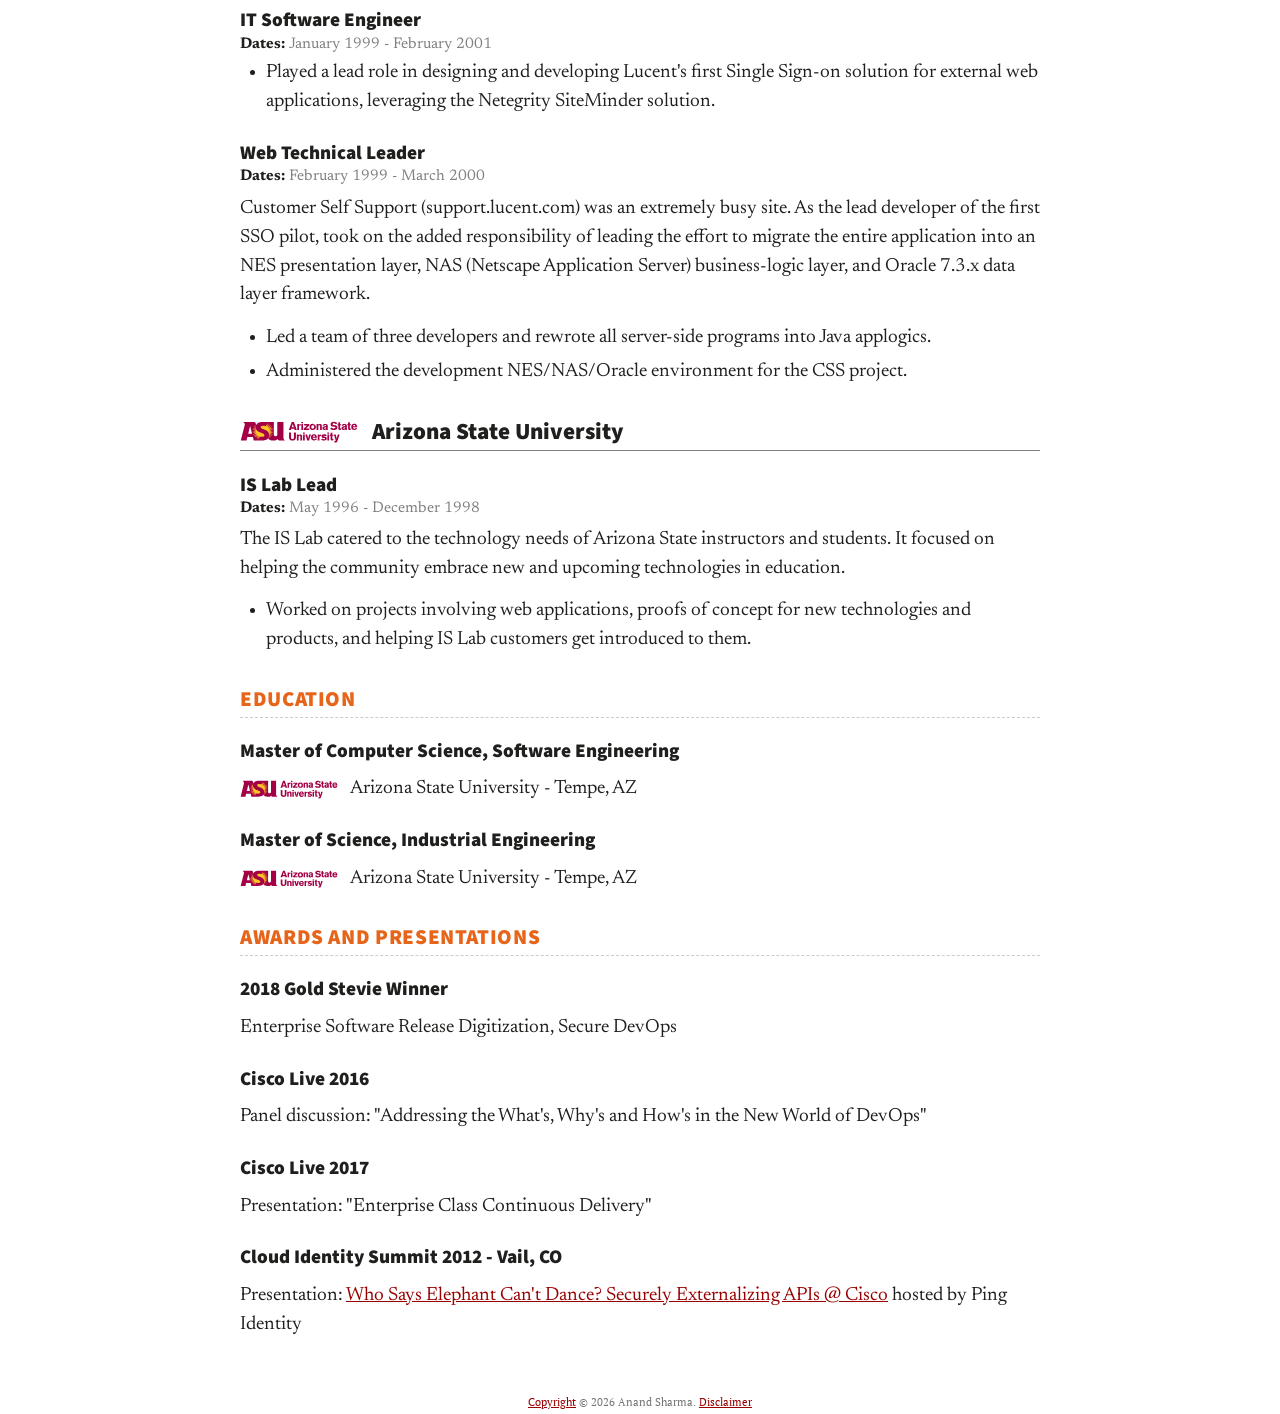
==== commit 56e5286d: "Federal resume: exact dates, merged Lucent role, 2014 title fix - Use MM/DD/YYYY dates for every rol" ====
--- a/index.html
+++ b/index.html
@@ -225,7 +225,7 @@
 
         <section class="resume-role">
             <h4>DevOps Architect</h4>
-            <p class="resume-meta"><strong>Job Title:</strong> IT Architect, API Management<br><strong>Dates:</strong>
+            <p class="resume-meta"><strong>Job Title:</strong> IT Architect, DevOps<br><strong>Dates:</strong>
                 February 2014 - March 2016<br><strong>Location:</strong> Raleigh, North Carolina - On-site</p>
             <ul>
                 <li>Launched Cisco IT's first Continuous Delivery Platform with a mix of open-source and commercial
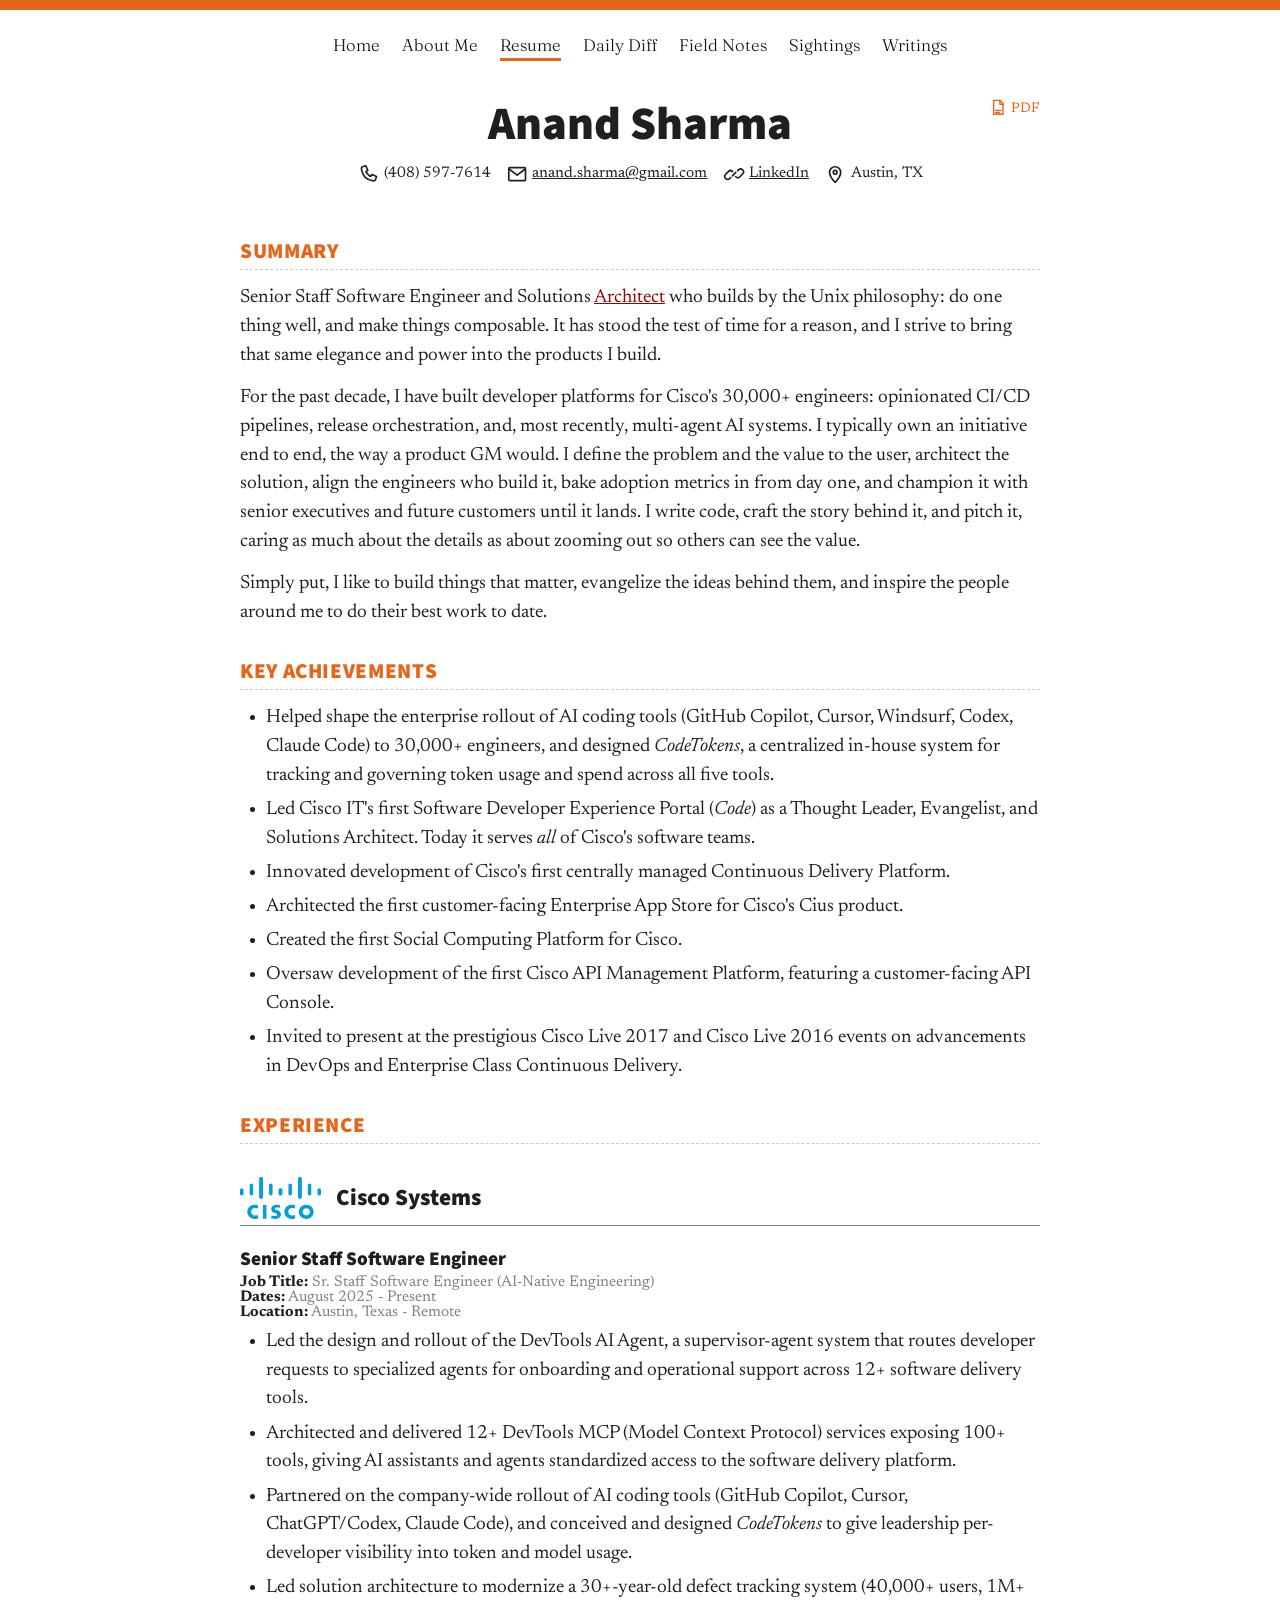
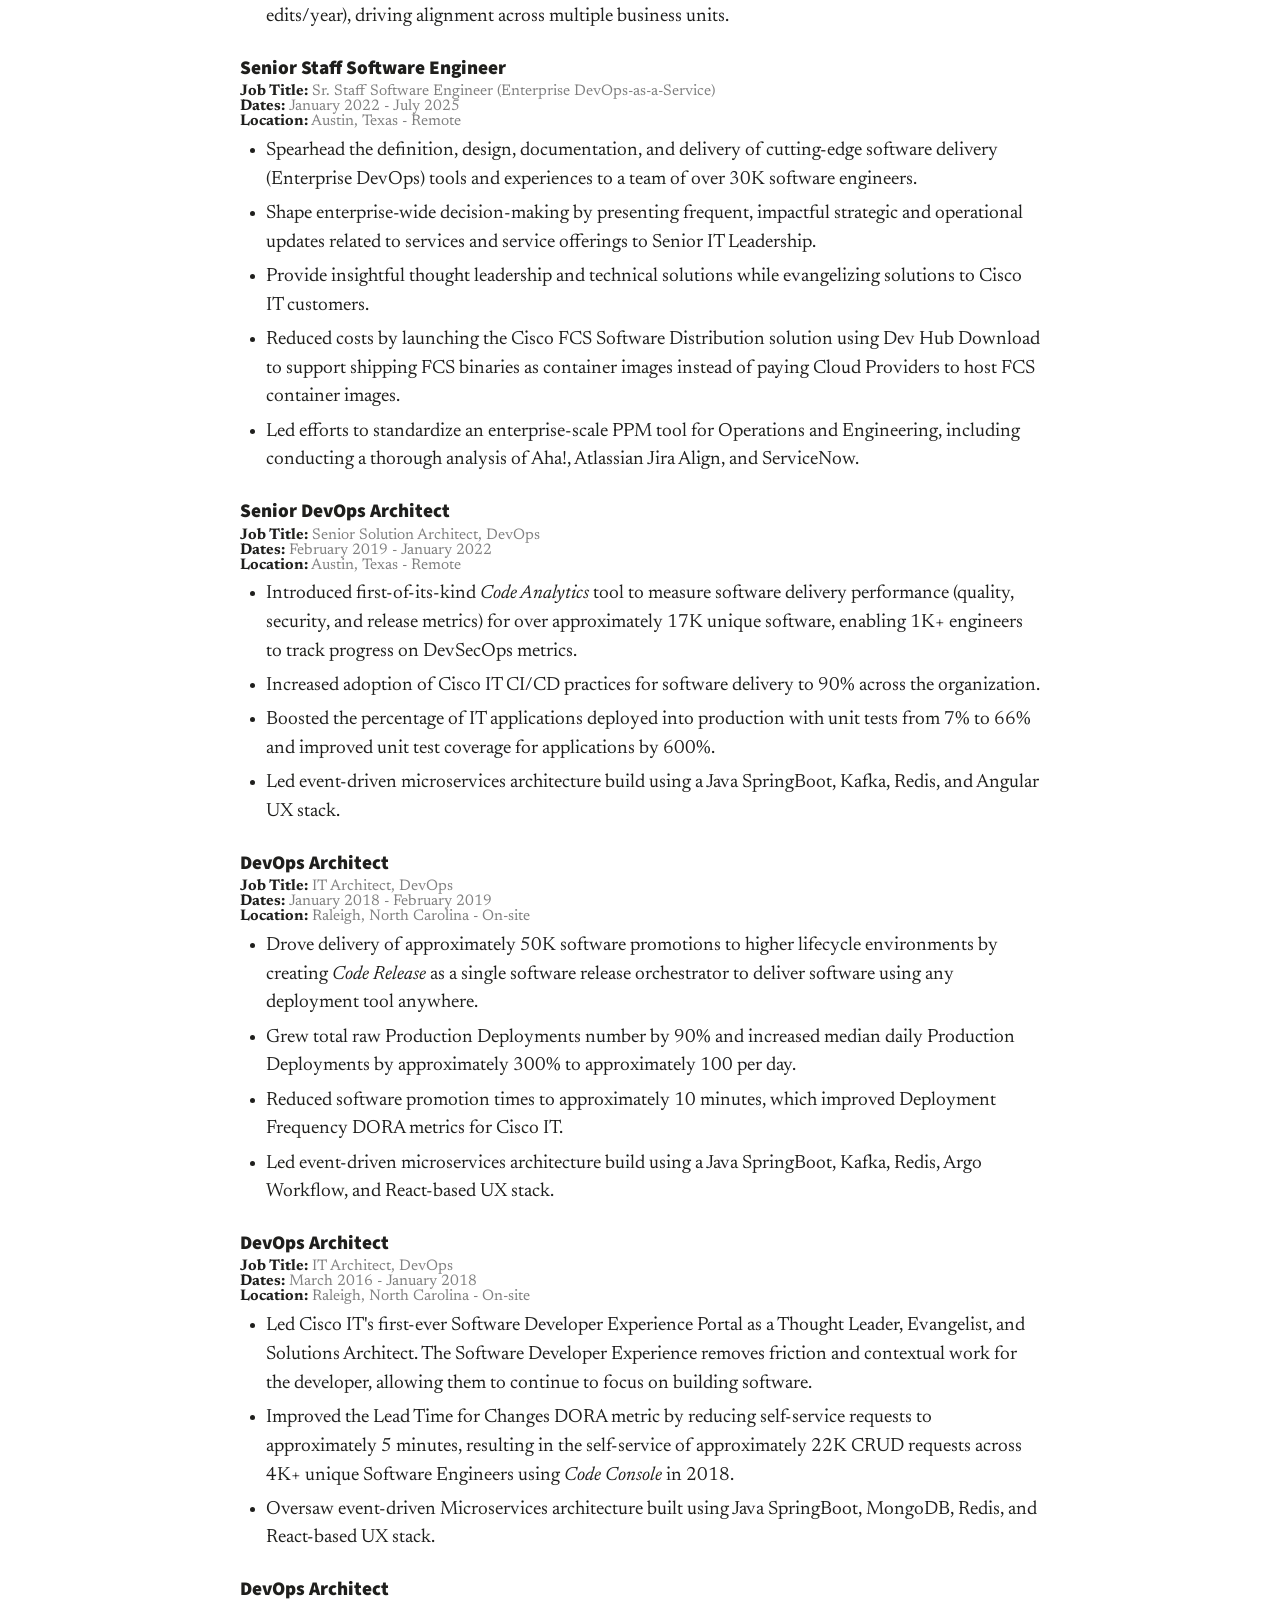
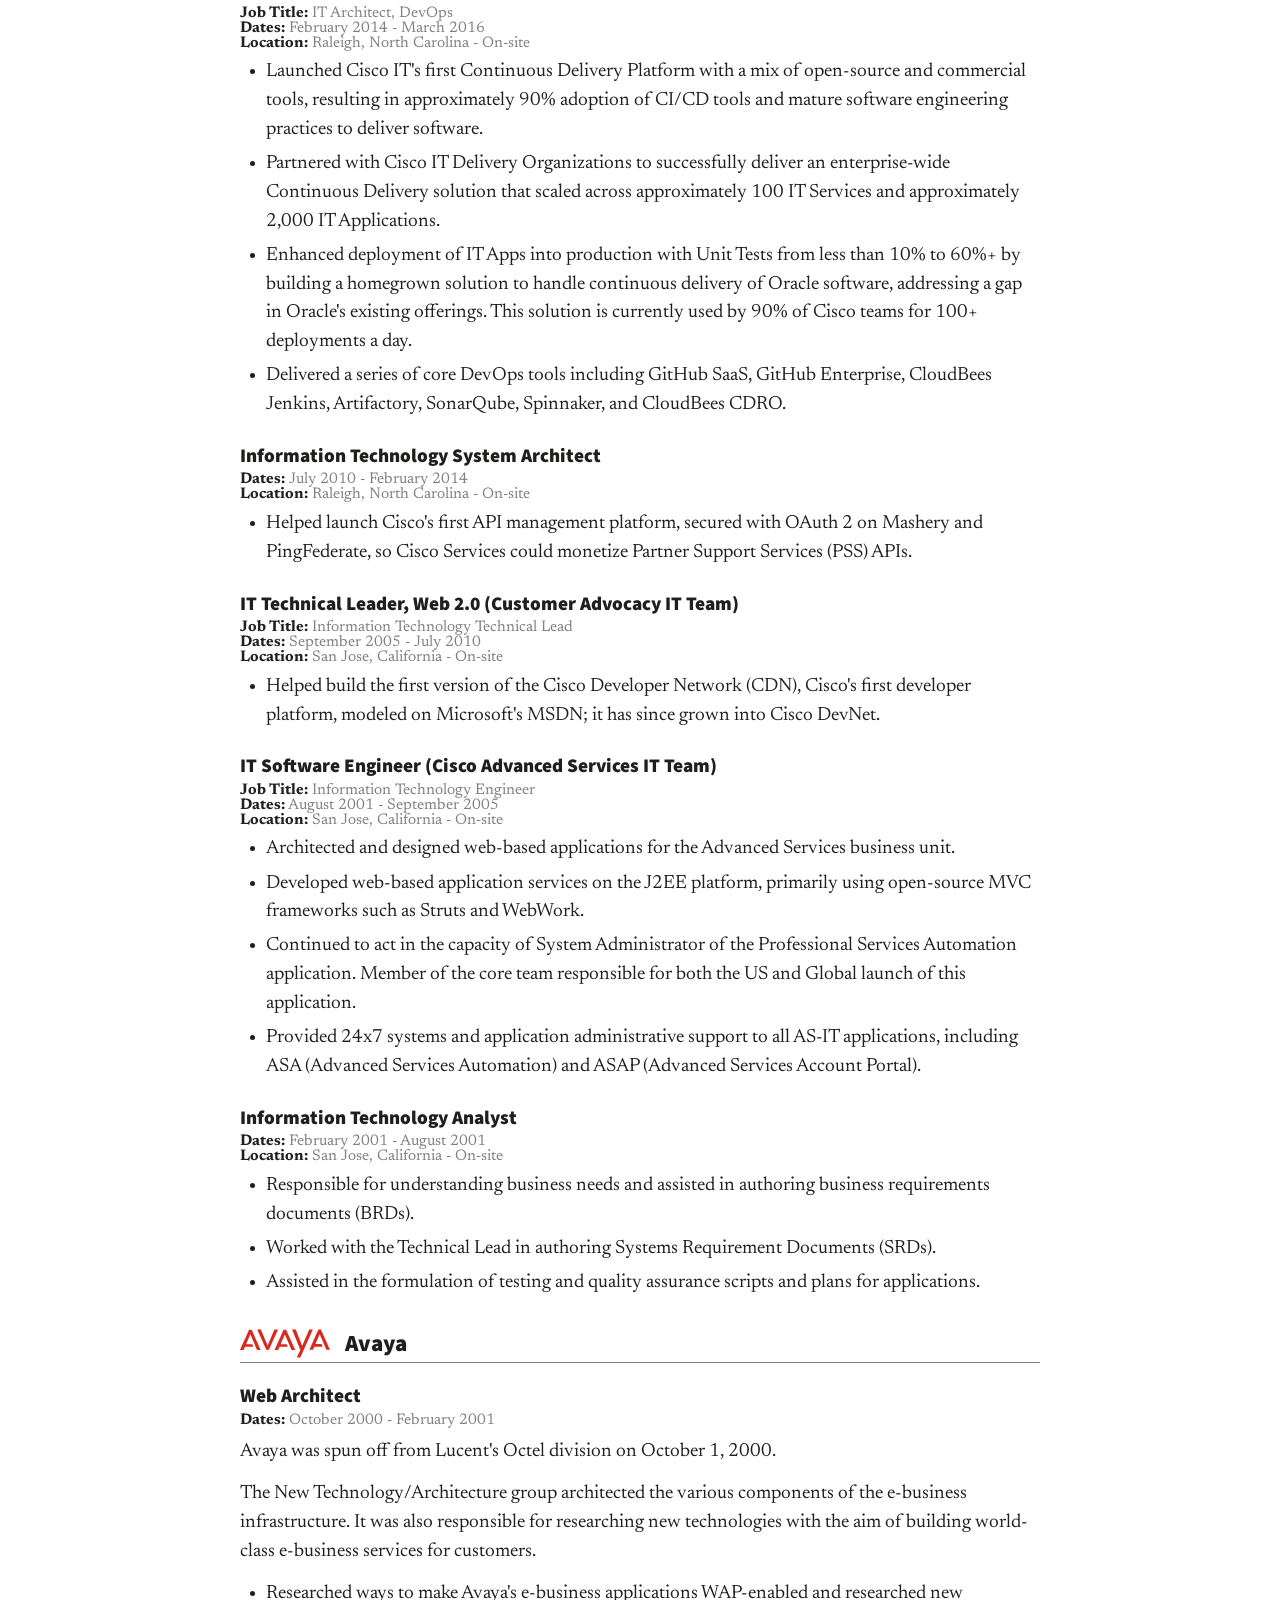
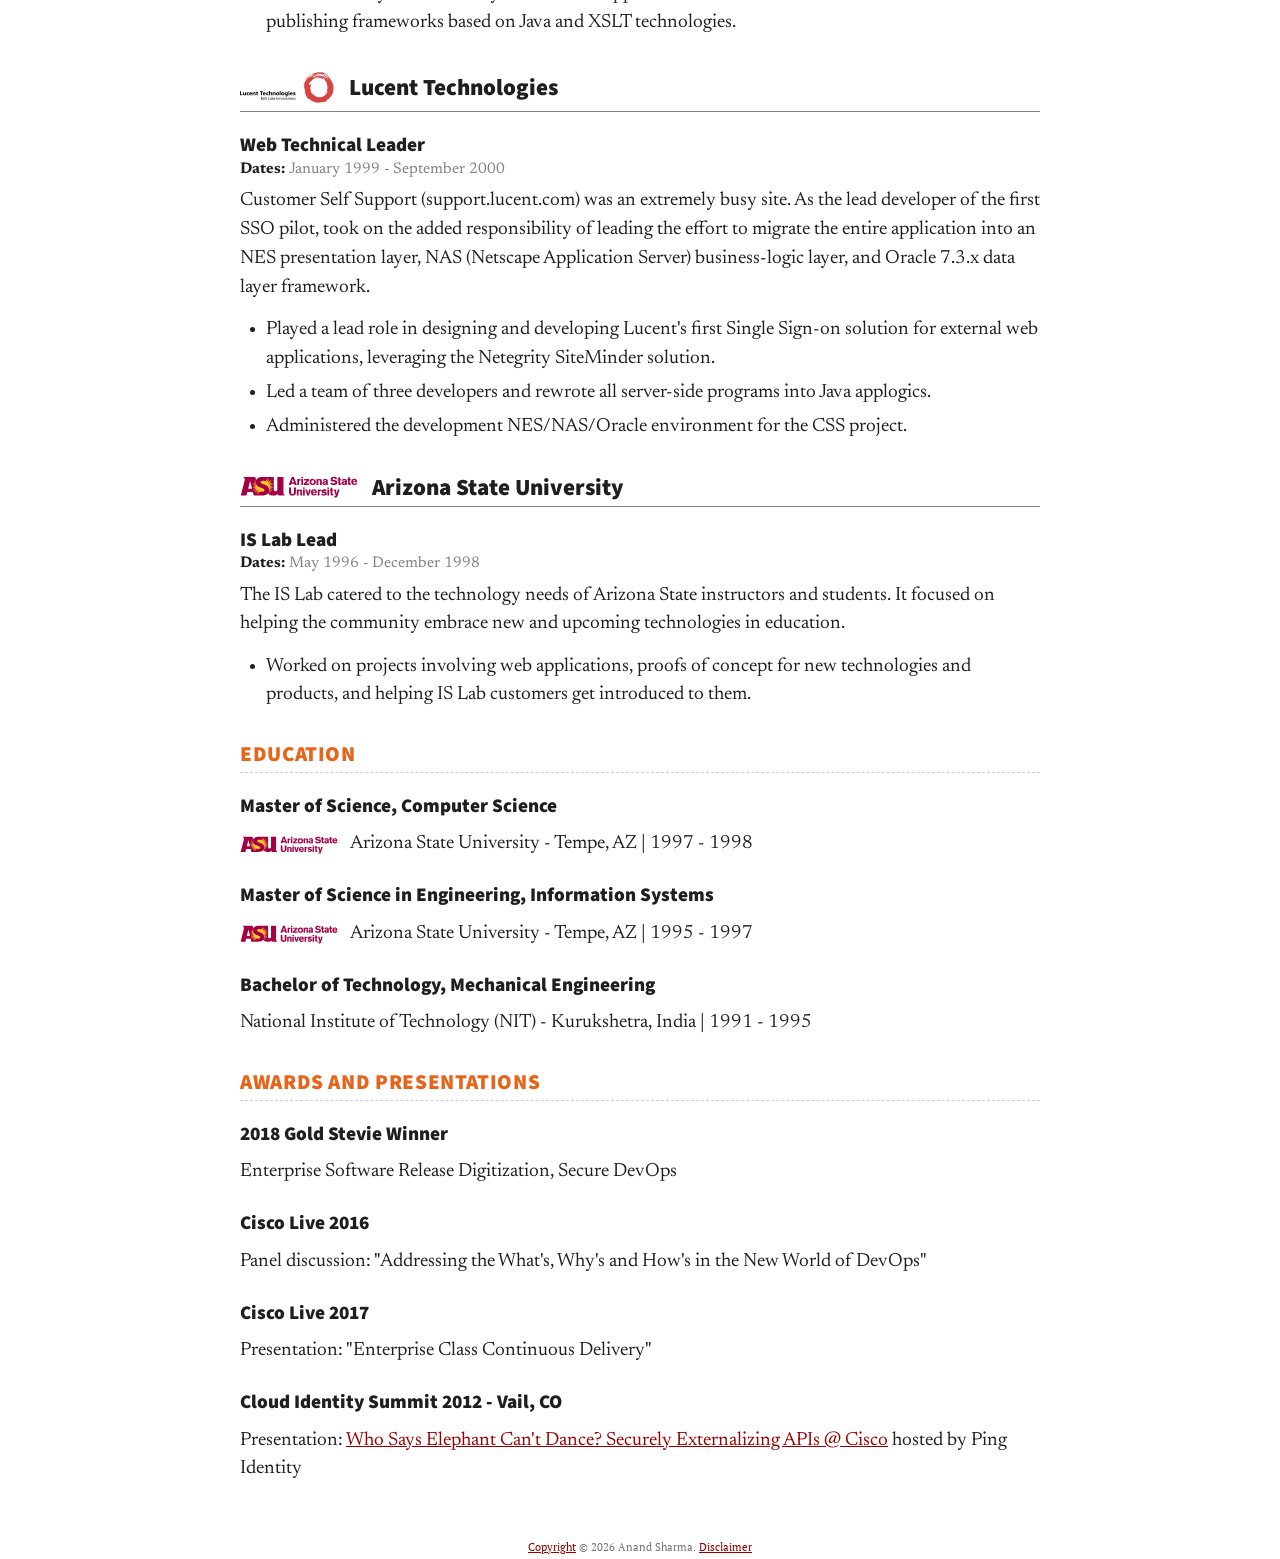
==== commit dc6fe990: "Align all resume versions with LinkedIn Bring the main, 2-page, and federal resumes (DOCX and PDF), " ====
--- a/index.html
+++ b/index.html
@@ -174,9 +174,9 @@
 
         <section class="resume-role">
             <h4>Senior DevOps Architect</h4>
-            <p class="resume-meta"><strong>Job Title:</strong> Sr. Solutions Architect,
-                DevOps<br><strong>Dates:</strong> February 2019 - January 2022<br><strong>Location:</strong> Raleigh,
-                North Carolina - On-site</p>
+            <p class="resume-meta"><strong>Job Title:</strong> Senior Solution Architect,
+                DevOps<br><strong>Dates:</strong> February 2019 - January 2022<br><strong>Location:</strong> Austin,
+                Texas - Remote</p>
             <ul>
                 <li>Introduced first-of-its-kind <em>Code Analytics</em> tool to measure software delivery performance (quality,
                     security, and release metrics) for over approximately 17K unique software, enabling 1K+ engineers to
@@ -247,21 +247,26 @@
             <h4>Information Technology System Architect</h4>
             <p class="resume-meta"><strong>Dates:</strong> July 2010 - February 2014<br><strong>Location:</strong>
                 Raleigh, North Carolina - On-site</p>
-            <p class="resume-note">No detailed description was surfaced in the current LinkedIn profile.</p>
-        </section>
-
-        <section class="resume-role">
-            <h4>Information Technology Technical Lead</h4>
-            <p class="resume-meta"><strong>Job Title:</strong> IT Technical Leader, Web 2.0 (Customer Advocacy IT
-                Team)<br><strong>Dates:</strong> September 2005 - July 2010<br><strong>Location:</strong> San Jose,
+            <ul>
+                <li>Helped launch Cisco's first API management platform, secured with OAuth 2 on Mashery and
+                    PingFederate, so Cisco Services could monetize Partner Support Services (PSS) APIs.</li>
+            </ul>
+        </section>
+
+        <section class="resume-role">
+            <h4>IT Technical Leader, Web 2.0 (Customer Advocacy IT Team)</h4>
+            <p class="resume-meta"><strong>Job Title:</strong> Information Technology Technical
+                Lead<br><strong>Dates:</strong> September 2005 - July 2010<br><strong>Location:</strong> San Jose,
                 California - On-site</p>
-            <p class="resume-note">No detailed description was surfaced in the current LinkedIn profile.</p>
-        </section>
-
-        <section class="resume-role">
-            <h4>Information Technology Engineer</h4>
-            <p class="resume-meta"><strong>Job Title:</strong> IT Software Engineer (Cisco Advanced Services IT
-                Team)<br><strong>Dates:</strong> August 2001 - September 2005<br><strong>Location:</strong> San Jose,
+            <ul>
+                <li>Helped build the first version of the Cisco Developer Network (CDN), Cisco's first developer
+                    platform, modeled on Microsoft's MSDN; it has since grown into Cisco DevNet.</li>
+            </ul>
+        </section>
+
+        <section class="resume-role">
+            <h4>IT Software Engineer (Cisco Advanced Services IT Team)</h4>
+            <p class="resume-meta"><strong>Job Title:</strong> Information Technology Engineer<br><strong>Dates:</strong> August 2001 - September 2005<br><strong>Location:</strong> San Jose,
                 California - On-site</p>
             <ul>
                 <li>Architected and designed web-based applications for the Advanced Services business unit.</li>
@@ -277,7 +282,8 @@
 
         <section class="resume-role">
             <h4>Information Technology Analyst</h4>
-            <p class="resume-meta"><strong>Dates:</strong> February 2001 - August 2001</p>
+            <p class="resume-meta"><strong>Dates:</strong> February 2001 - August 2001<br><strong>Location:</strong> San Jose,
+                California - On-site</p>
             <ul>
                 <li>Responsible for understanding business needs and assisted in authoring business requirements
                     documents (BRDs).</li>
@@ -294,7 +300,8 @@
         </h3>
         <section class="resume-role">
             <h4>Web Architect</h4>
-            <p class="resume-meta"><strong>Dates:</strong> March 2000 - February 2001</p>
+            <p class="resume-meta"><strong>Dates:</strong> October 2000 - February 2001</p>
+            <p>Avaya was spun off from Lucent's Octel division on October 1, 2000.</p>
             <p>The New Technology/Architecture group architected the various components of the e-business
                 infrastructure. It was also responsible for researching new technologies with the aim of building
                 world-class e-business services for customers.</p>
@@ -310,22 +317,15 @@
             <span>Lucent Technologies</span>
         </h3>
         <section class="resume-role">
-            <h4>IT Software Engineer</h4>
-            <p class="resume-meta"><strong>Dates:</strong> January 1999 - February 2001</p>
-            <ul>
-                <li>Played a lead role in designing and developing Lucent's first Single Sign-on solution for external
-                    web applications, leveraging the Netegrity SiteMinder solution.</li>
-            </ul>
-        </section>
-
-        <section class="resume-role">
             <h4>Web Technical Leader</h4>
-            <p class="resume-meta"><strong>Dates:</strong> February 1999 - March 2000</p>
+            <p class="resume-meta"><strong>Dates:</strong> January 1999 - September 2000</p>
             <p>Customer Self Support (support.lucent.com) was an extremely busy site. As the lead developer of the first
                 SSO pilot, took on the added responsibility of leading the effort to migrate the entire application into
                 an NES presentation layer, NAS (Netscape Application Server) business-logic layer, and Oracle 7.3.x data
                 layer framework.</p>
             <ul>
+                <li>Played a lead role in designing and developing Lucent's first Single Sign-on solution for external
+                    web applications, leveraging the Netegrity SiteMinder solution.</li>
                 <li>Led a team of three developers and rewrote all server-side programs into Java applogics.</li>
                 <li>Administered the development NES/NAS/Oracle environment for the CSS project.</li>
             </ul>
@@ -349,19 +349,25 @@
 
         <h2>Education</h2>
         <section class="resume-role">
-            <h3 class="resume-item">Master of Computer Science, Software Engineering</h3>
+            <h3 class="resume-item">Master of Science, Computer Science</h3>
             <div class="resume-institution">
                 <span class="resume-brand-logo resume-brand-asu" aria-hidden="true"><img src="./images/asu.svg"
                         alt="" loading="lazy" decoding="async"></span>
-                <span>Arizona State University - Tempe, AZ</span>
+                <span>Arizona State University - Tempe, AZ | 1997 - 1998</span>
             </div>
         </section>
         <section class="resume-role">
-            <h3 class="resume-item">Master of Science, Industrial Engineering</h3>
+            <h3 class="resume-item">Master of Science in Engineering, Information Systems</h3>
             <div class="resume-institution">
                 <span class="resume-brand-logo resume-brand-asu" aria-hidden="true"><img src="./images/asu.svg"
                         alt="" loading="lazy" decoding="async"></span>
-                <span>Arizona State University - Tempe, AZ</span>
+                <span>Arizona State University - Tempe, AZ | 1995 - 1997</span>
+            </div>
+        </section>
+        <section class="resume-role">
+            <h3 class="resume-item">Bachelor of Technology, Mechanical Engineering</h3>
+            <div class="resume-institution">
+                <span>National Institute of Technology (NIT) - Kurukshetra, India | 1991 - 1995</span>
             </div>
         </section>
 
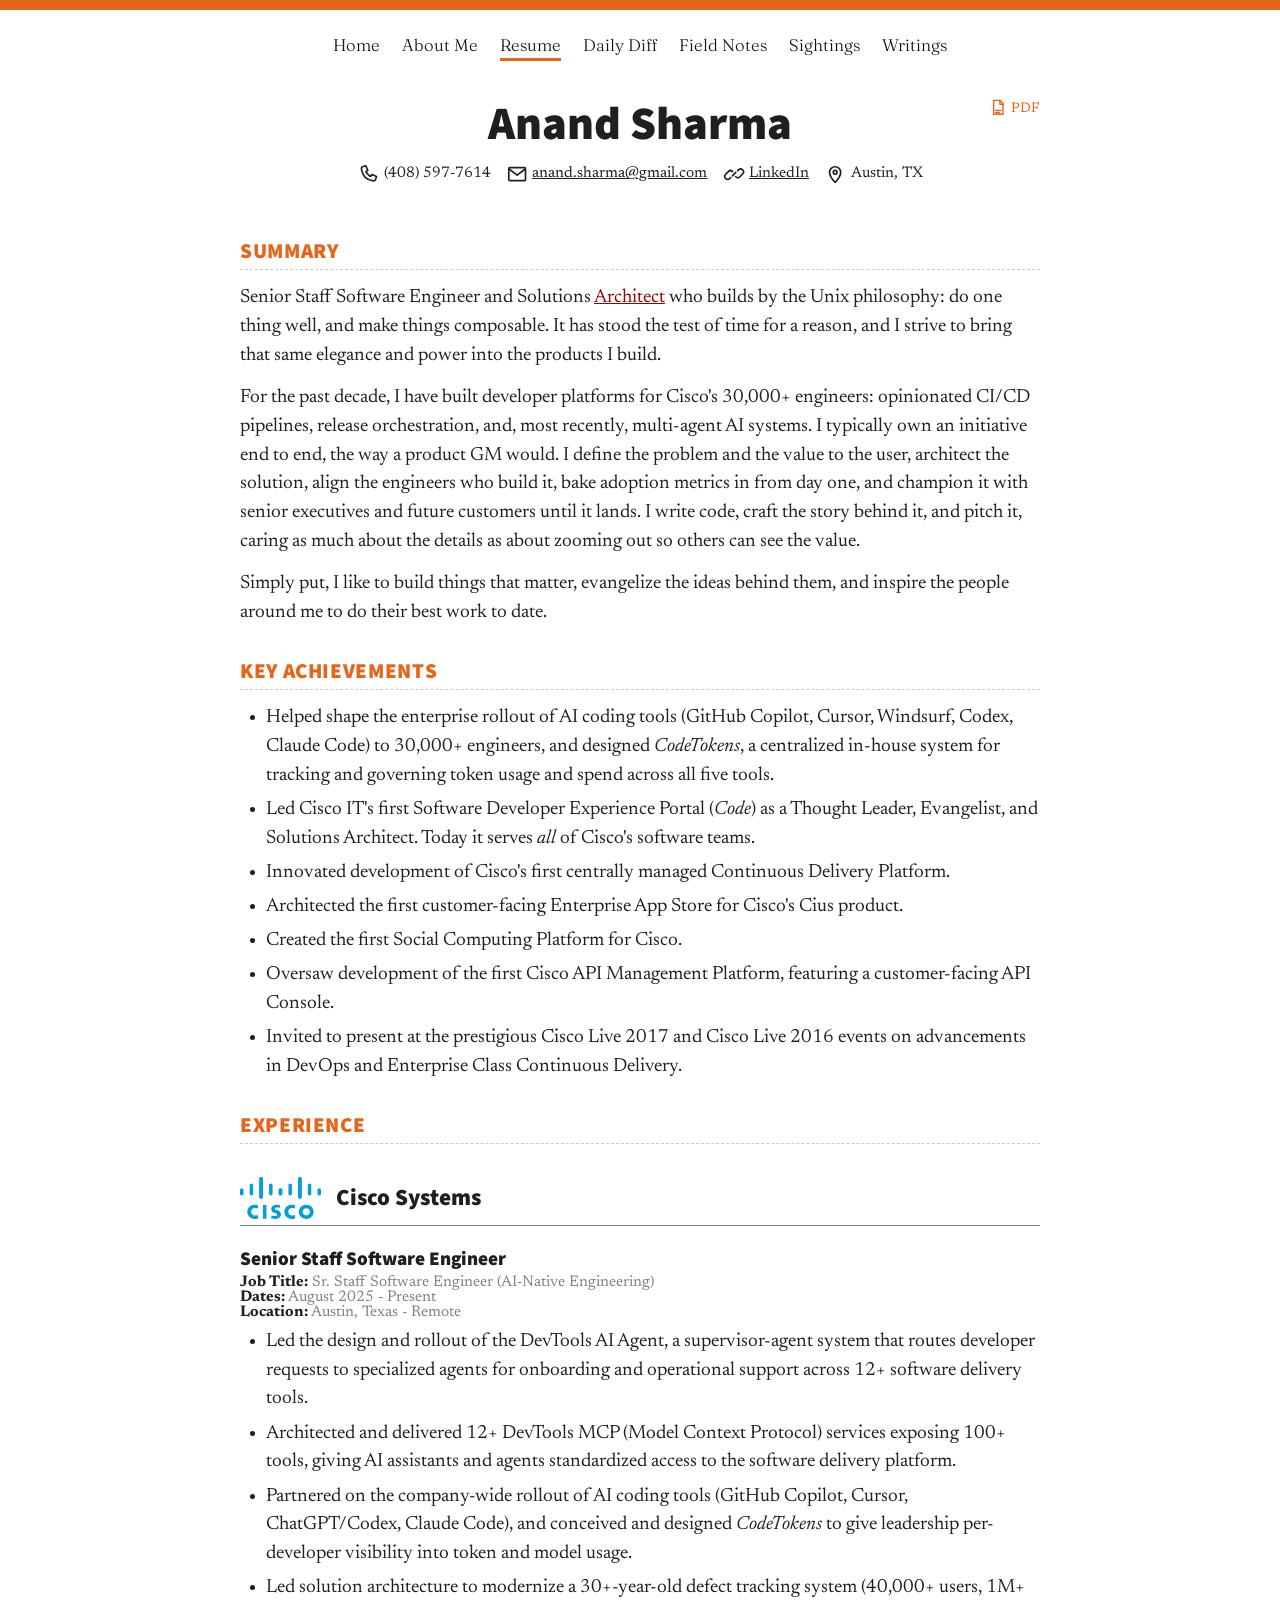
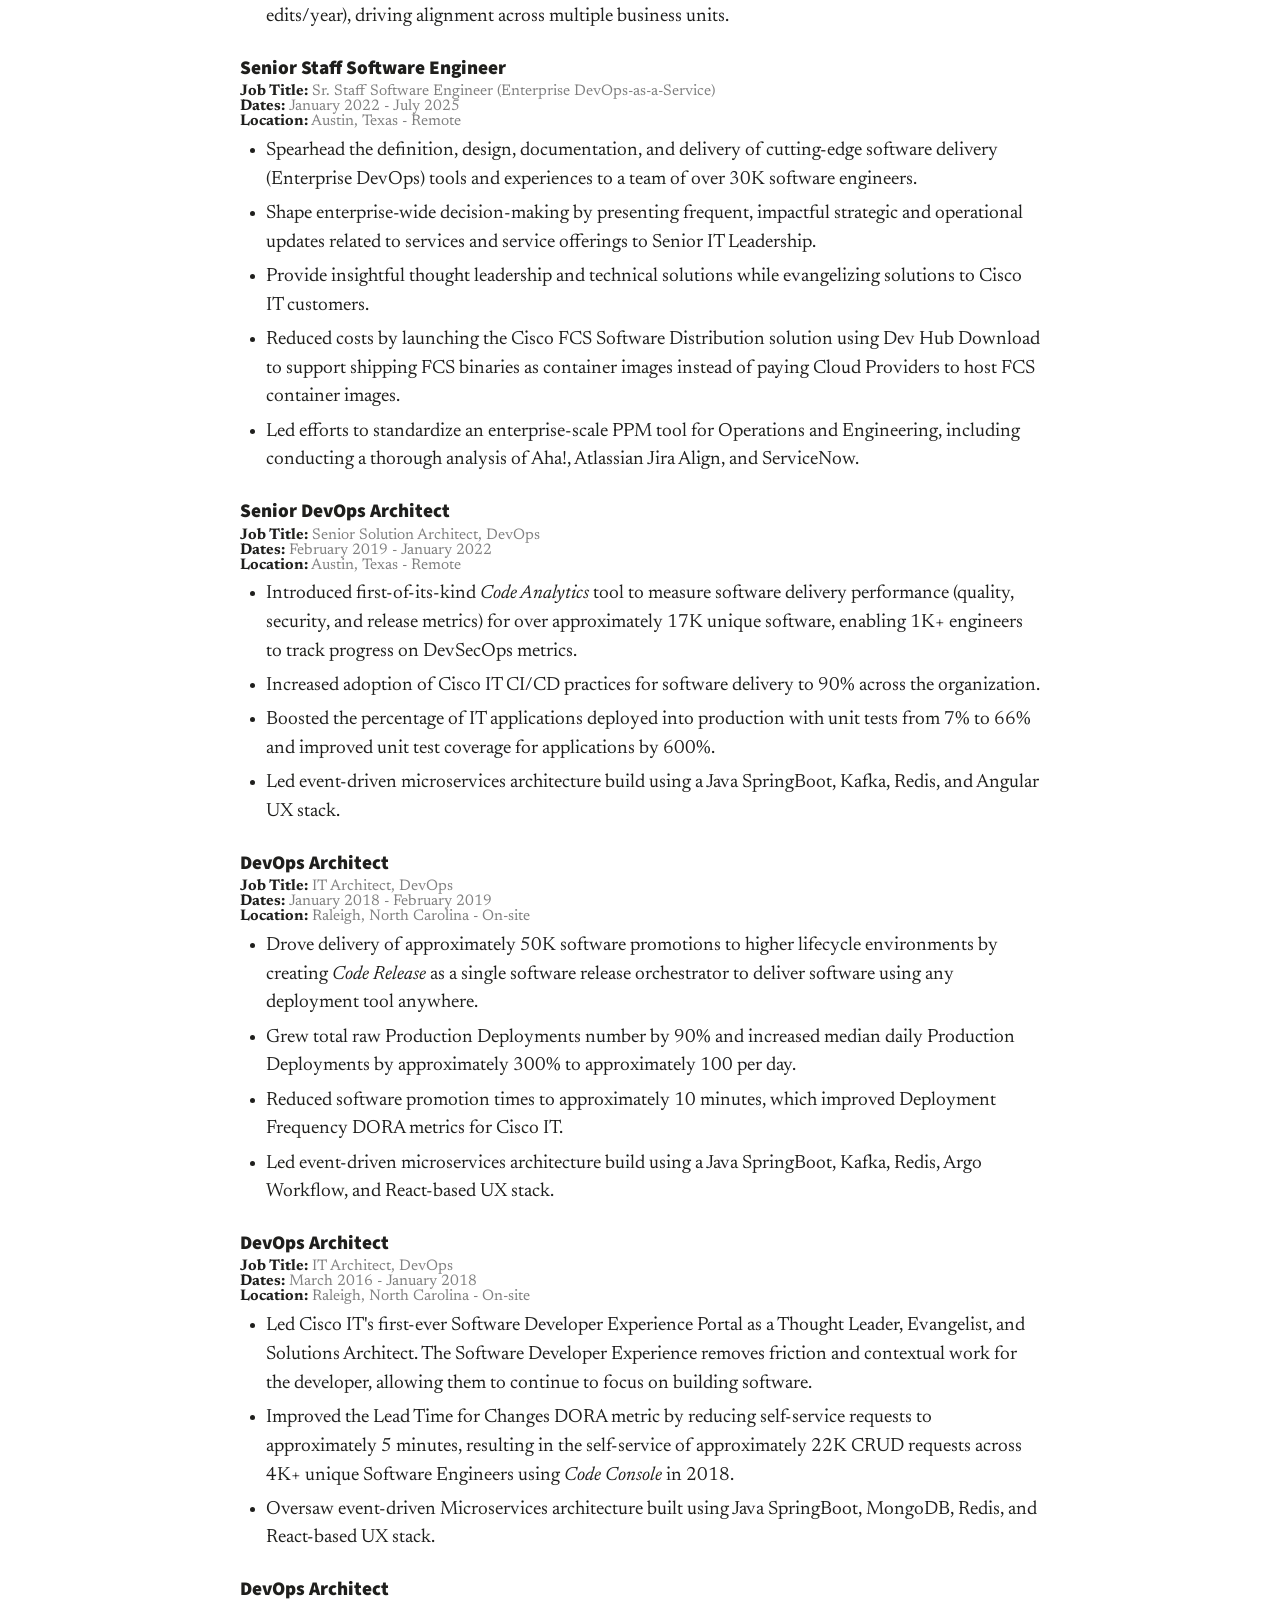
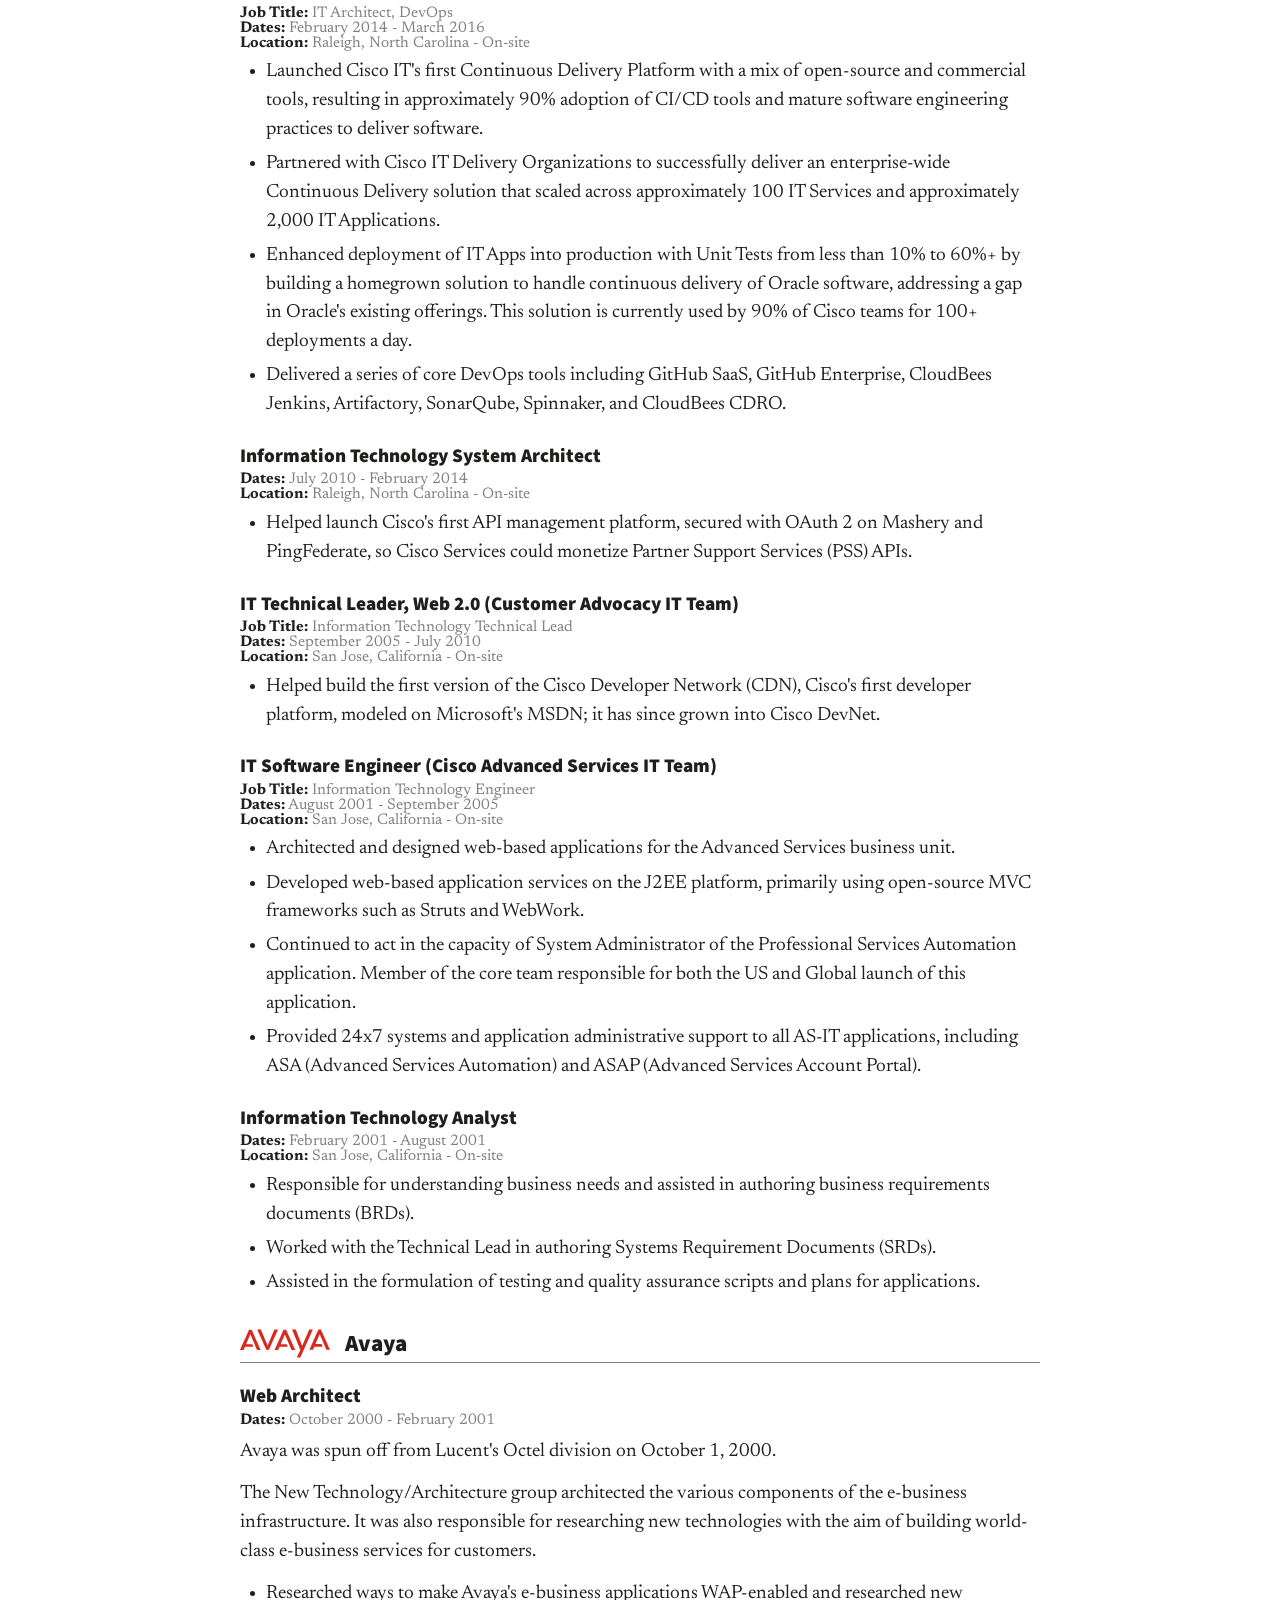
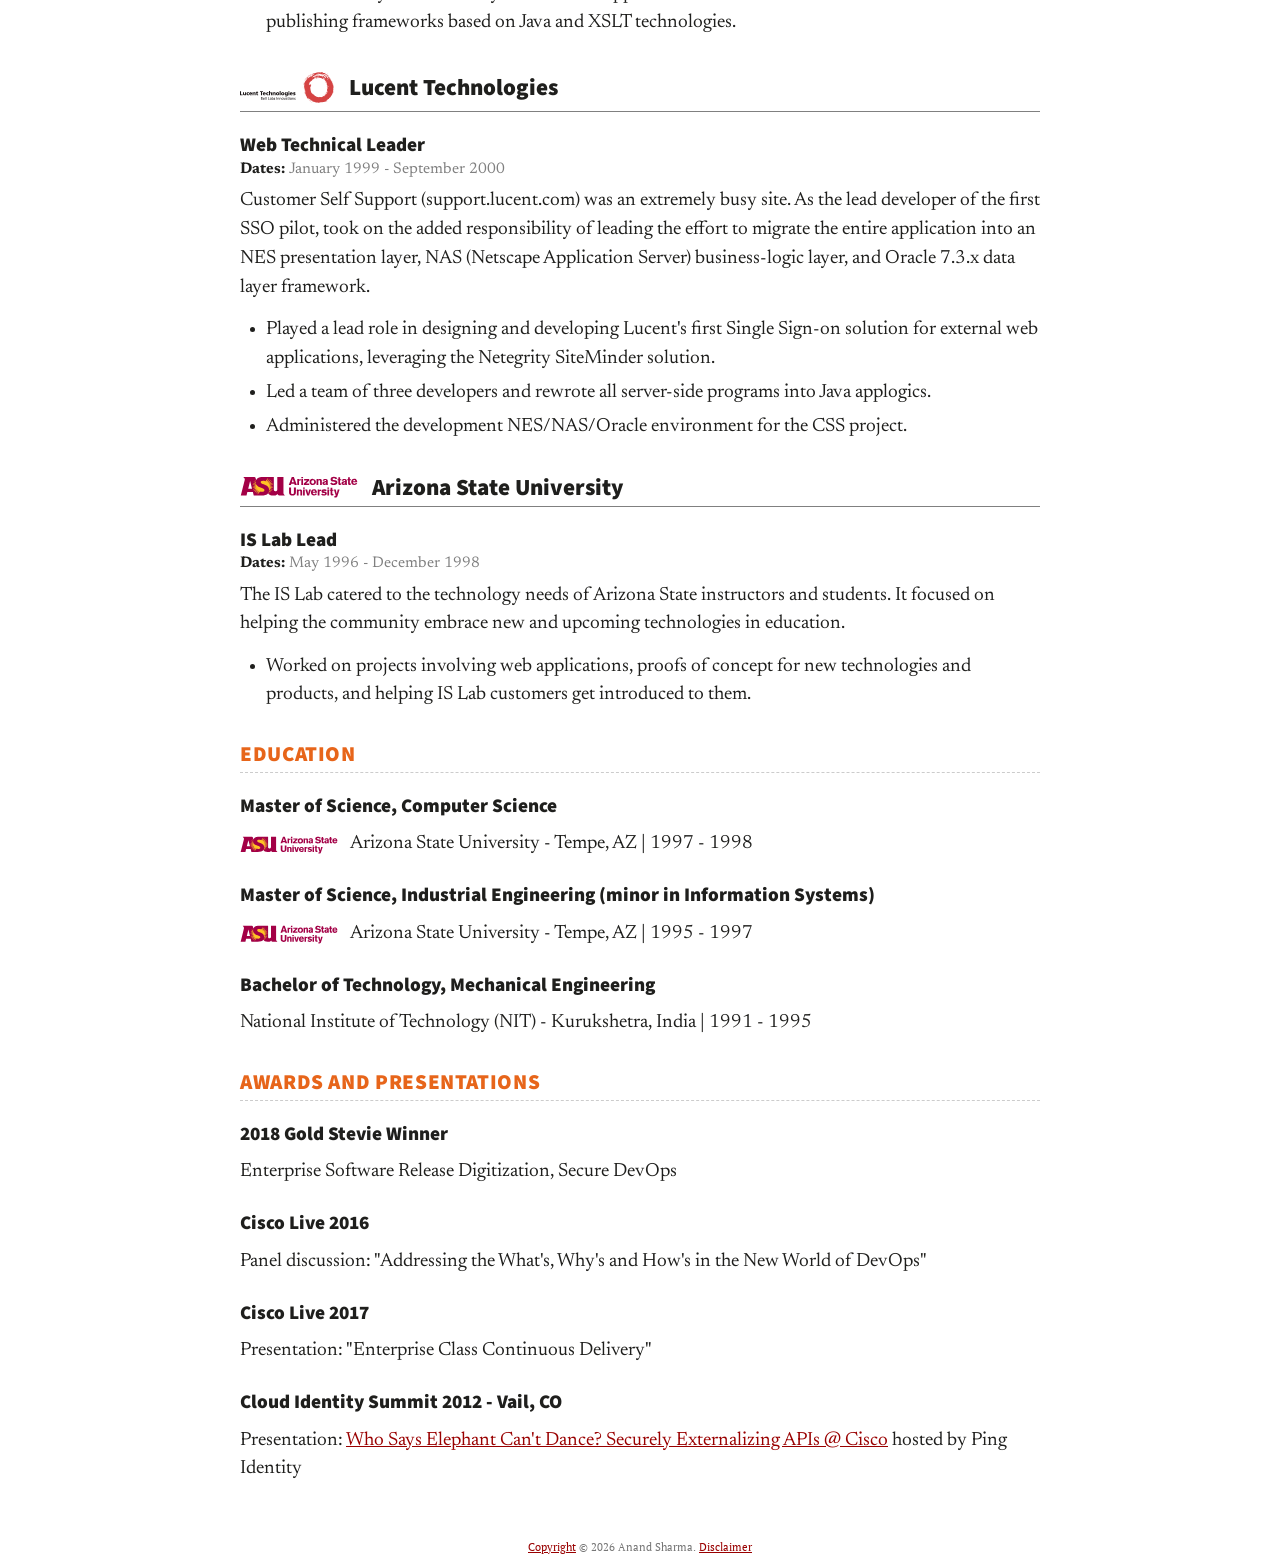
==== commit b3ef11ca: "Correct ASU degree: MS Industrial Engineering, minor in Information Systems Update the main, 2-page," ====
--- a/index.html
+++ b/index.html
@@ -357,7 +357,7 @@
             </div>
         </section>
         <section class="resume-role">
-            <h3 class="resume-item">Master of Science in Engineering, Information Systems</h3>
+            <h3 class="resume-item">Master of Science, Industrial Engineering (minor in Information Systems)</h3>
             <div class="resume-institution">
                 <span class="resume-brand-logo resume-brand-asu" aria-hidden="true"><img src="./images/asu.svg"
                         alt="" loading="lazy" decoding="async"></span>
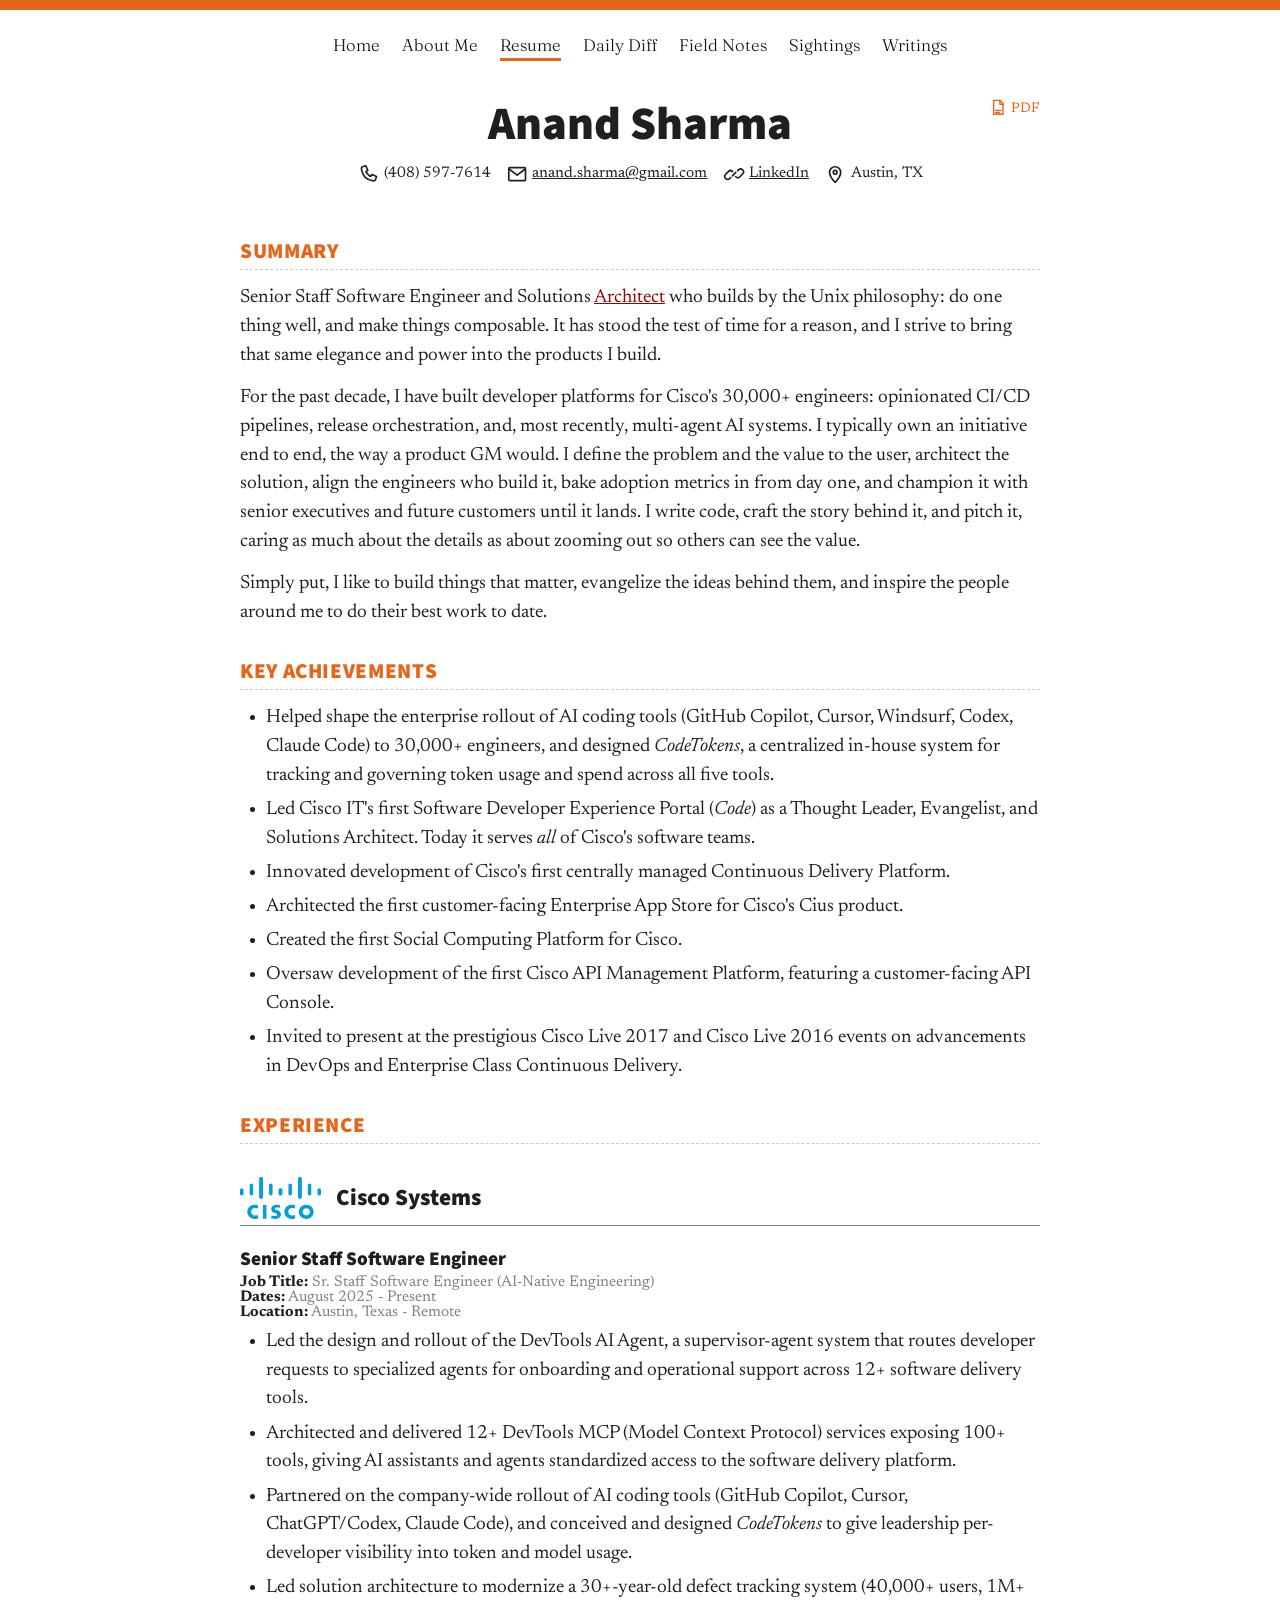
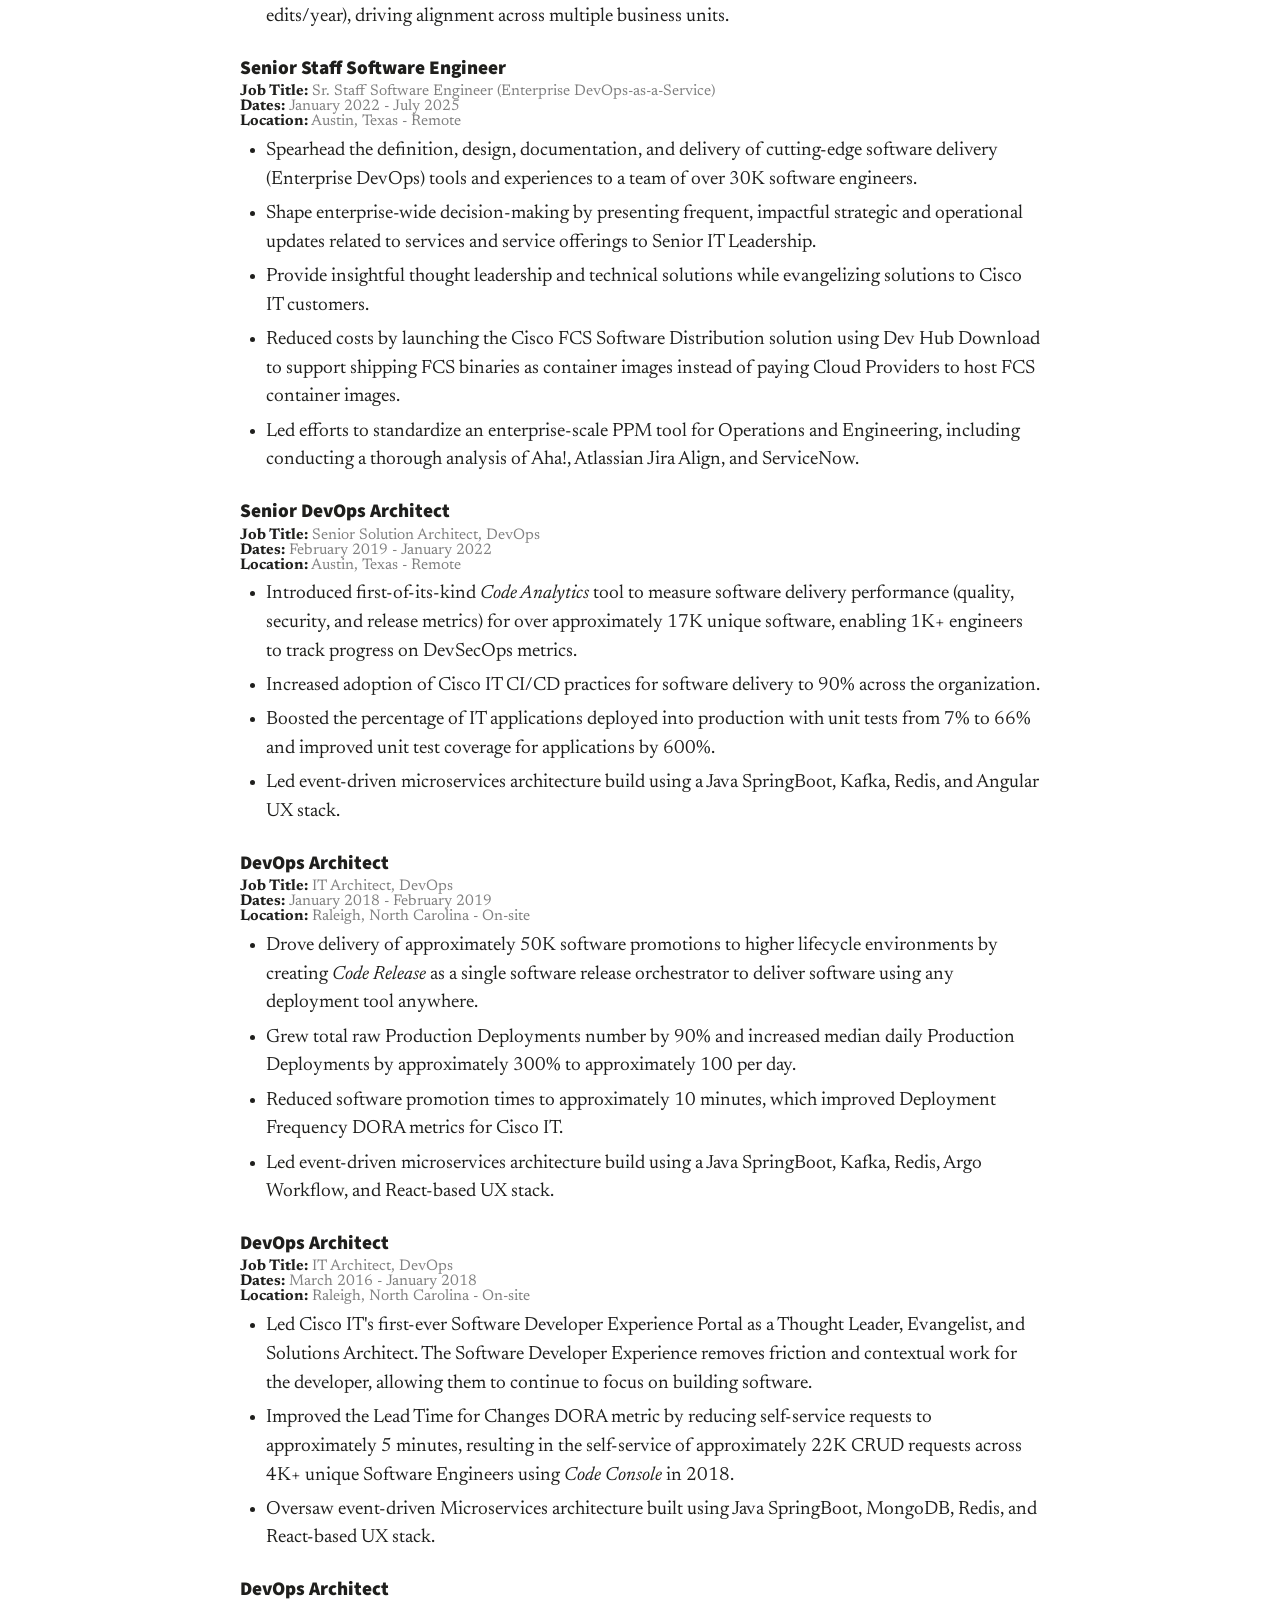
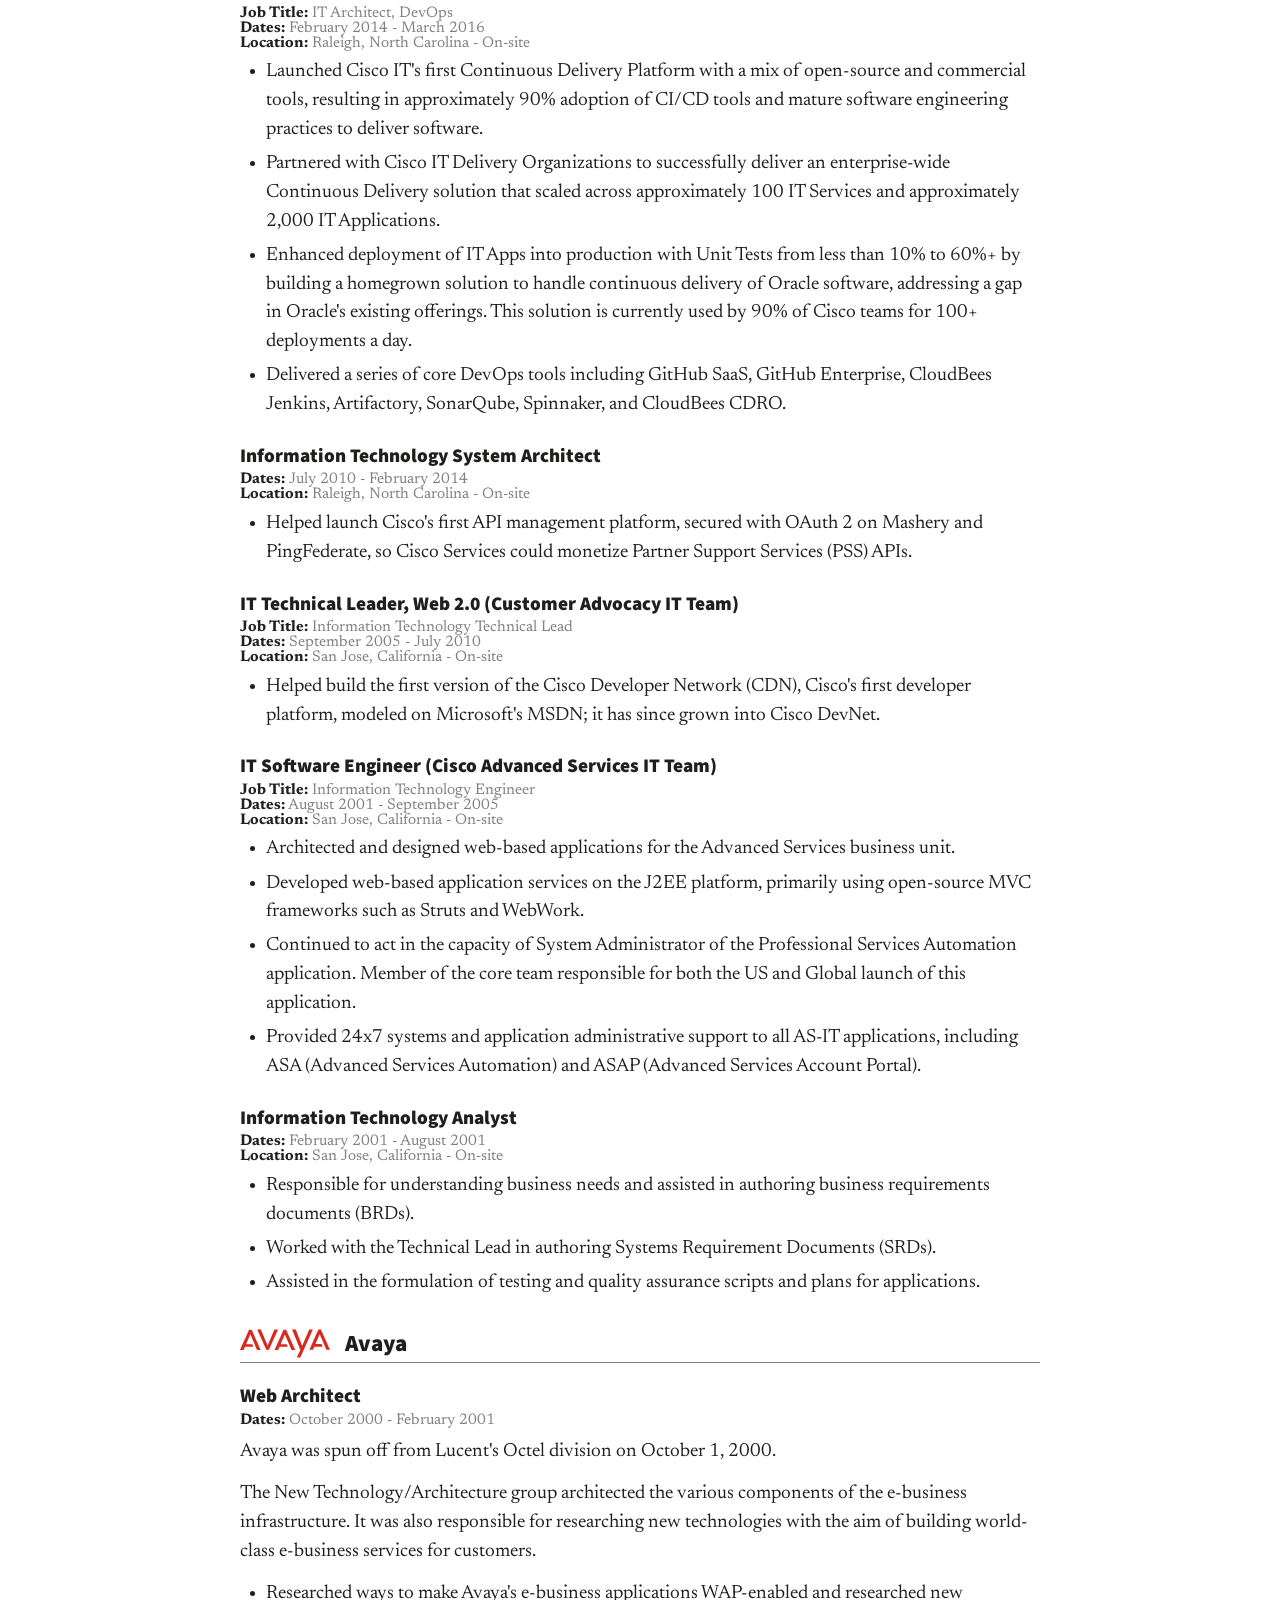
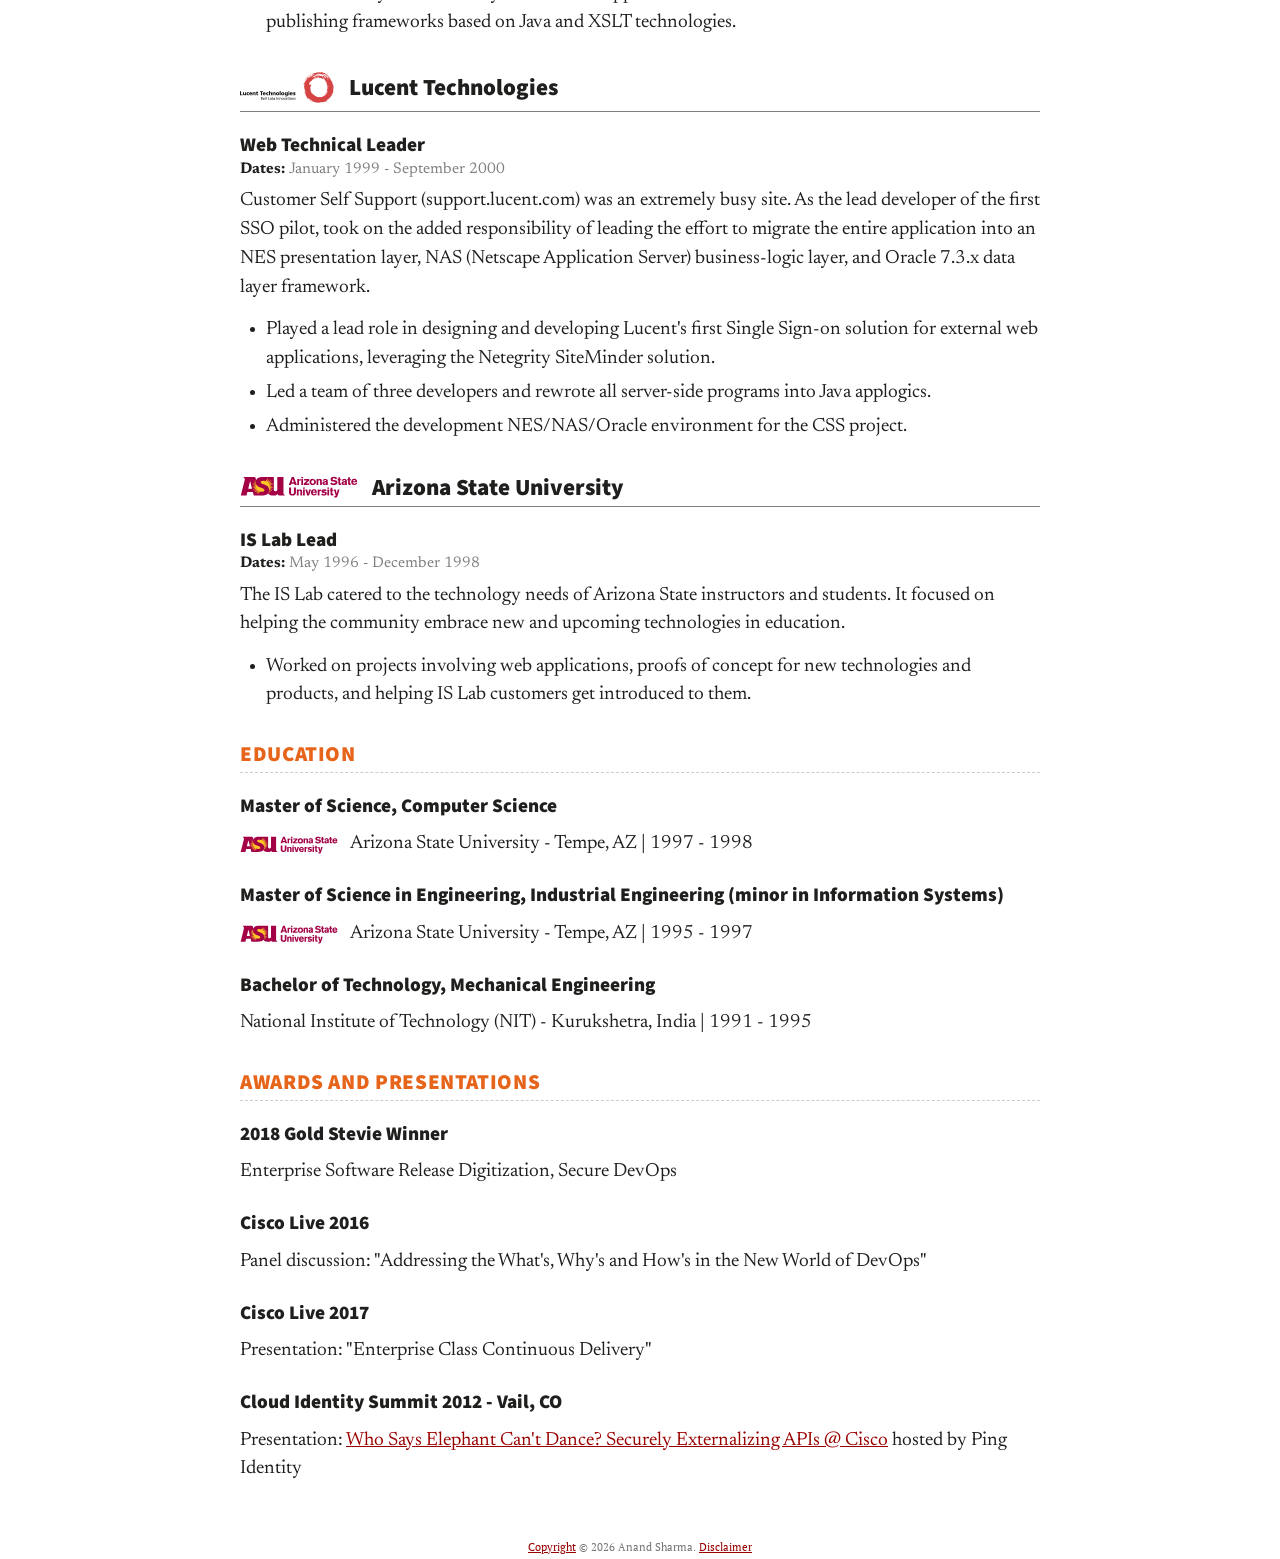
==== commit a690638f: "ASU degree is an MSE in Industrial Engineering Match LinkedIn: Master of Science in Engineering, Ind" ====
--- a/index.html
+++ b/index.html
@@ -357,7 +357,7 @@
             </div>
         </section>
         <section class="resume-role">
-            <h3 class="resume-item">Master of Science, Industrial Engineering (minor in Information Systems)</h3>
+            <h3 class="resume-item">Master of Science in Engineering, Industrial Engineering (minor in Information Systems)</h3>
             <div class="resume-institution">
                 <span class="resume-brand-logo resume-brand-asu" aria-hidden="true"><img src="./images/asu.svg"
                         alt="" loading="lazy" decoding="async"></span>
